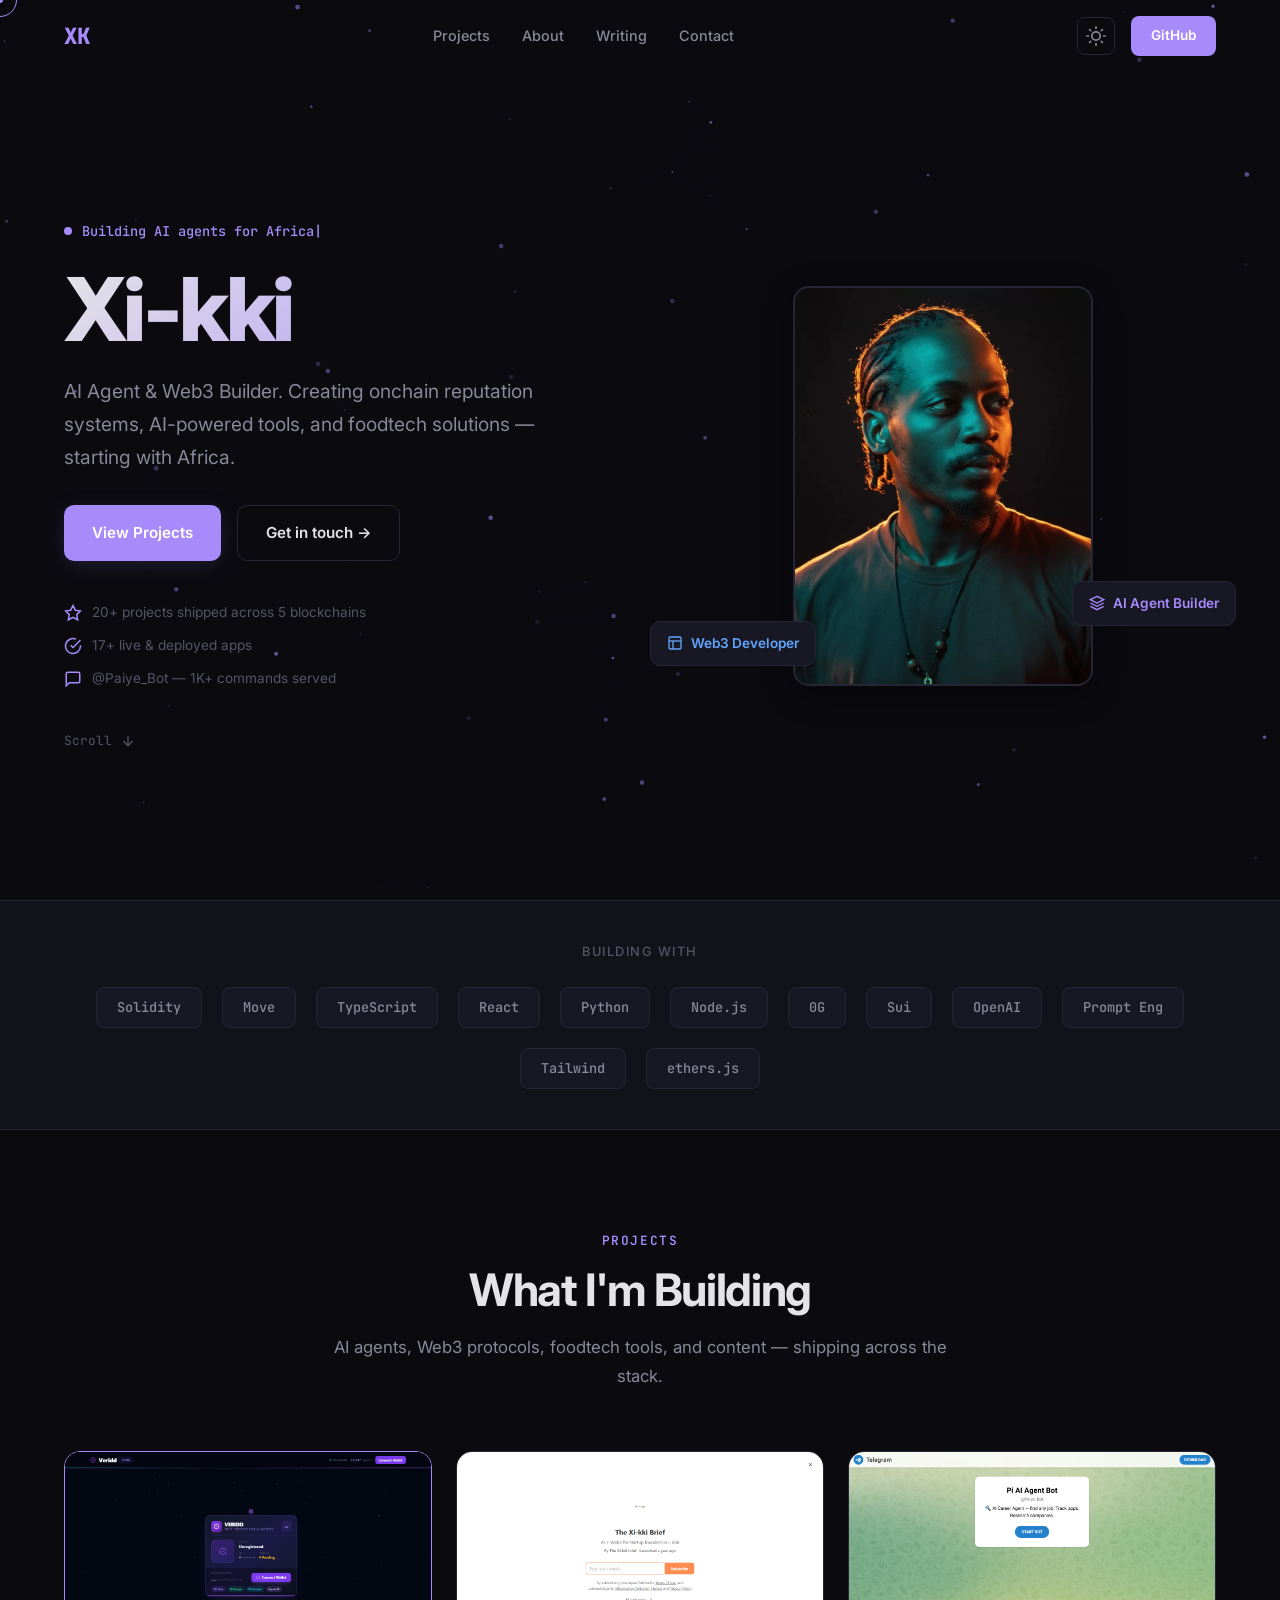
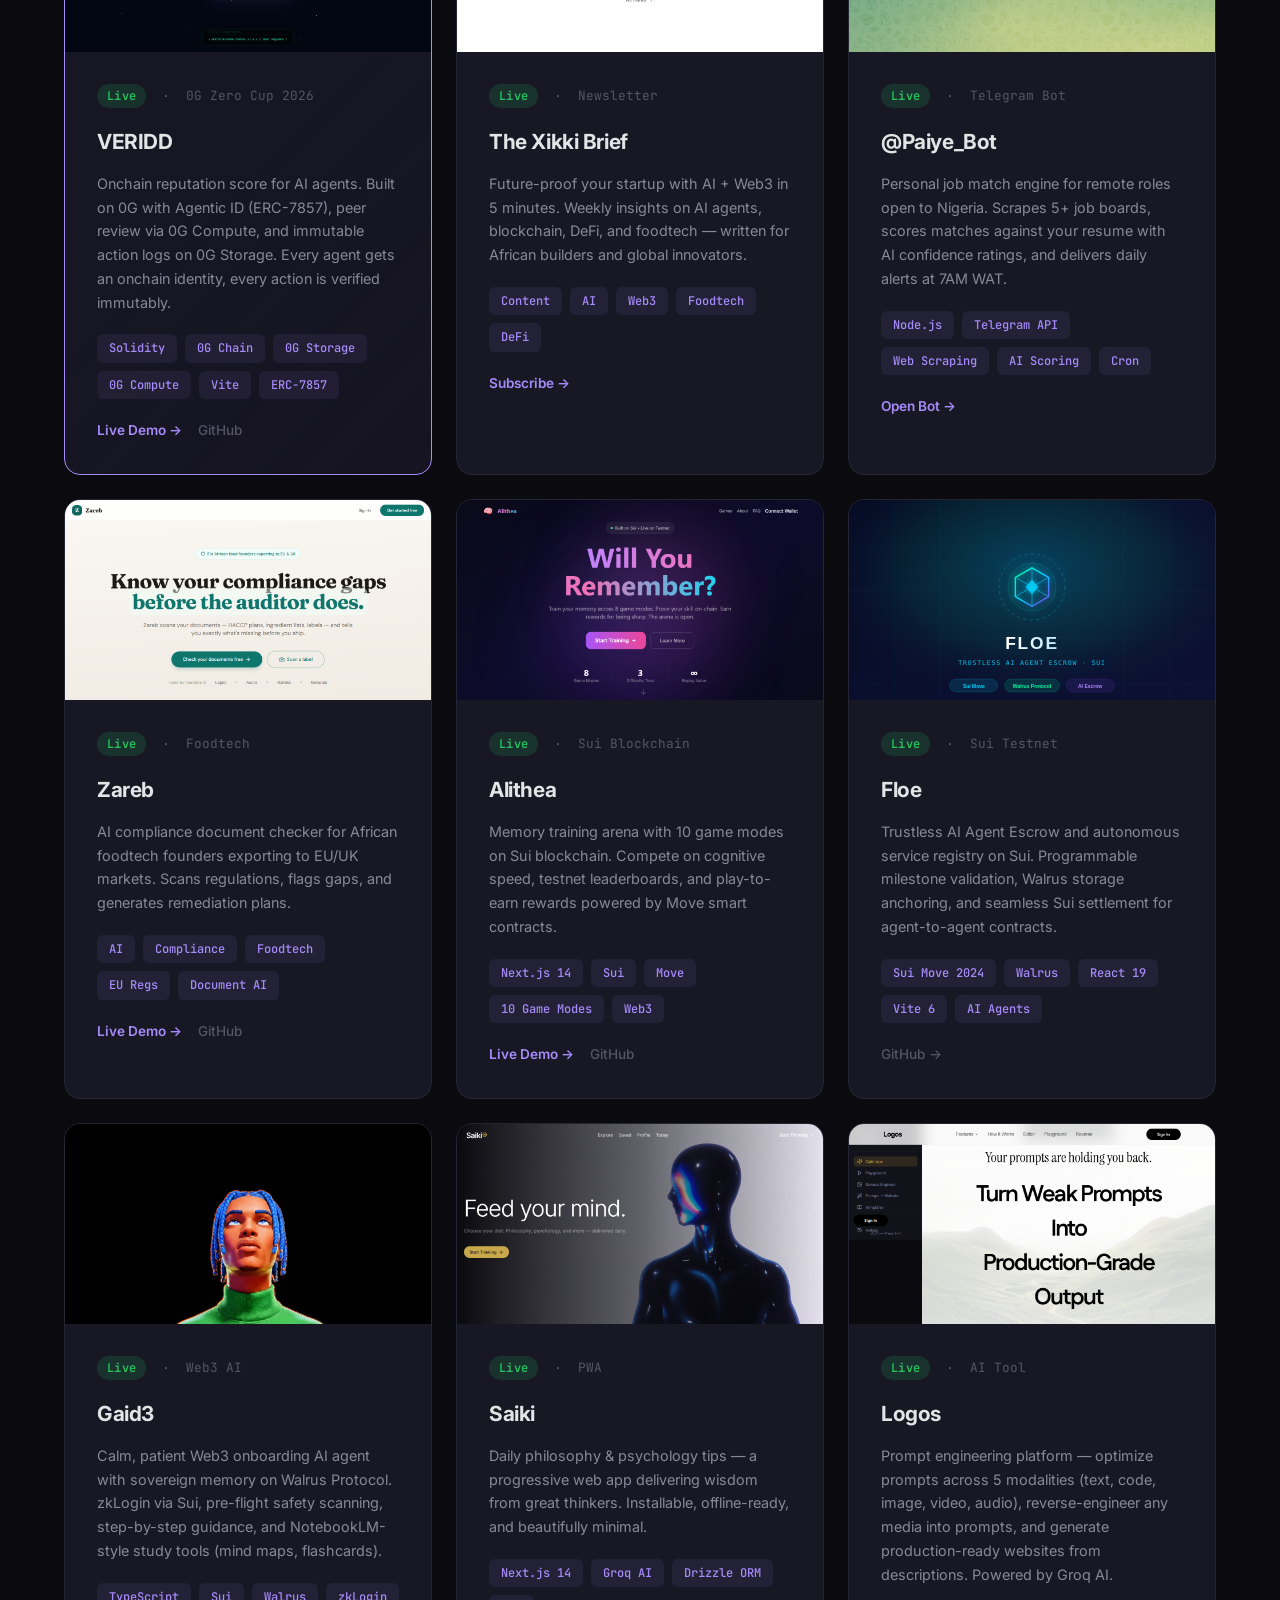
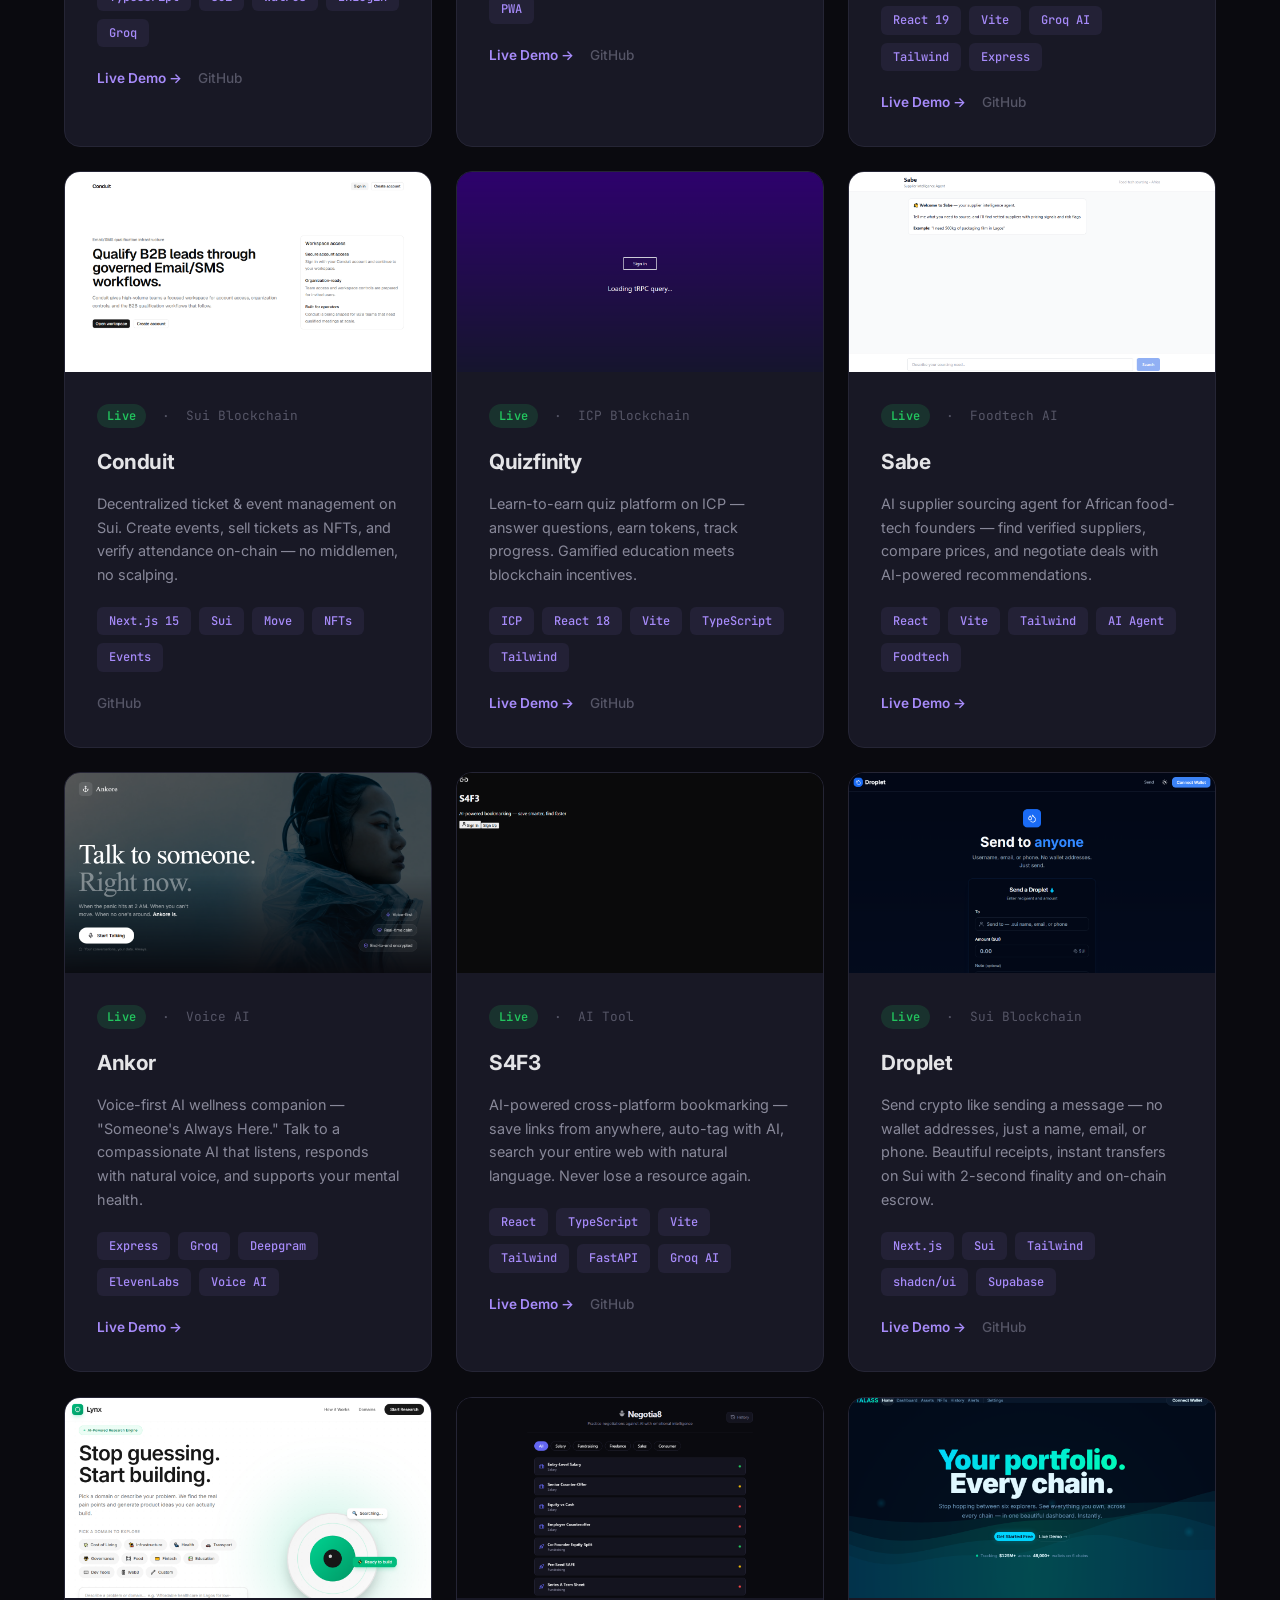
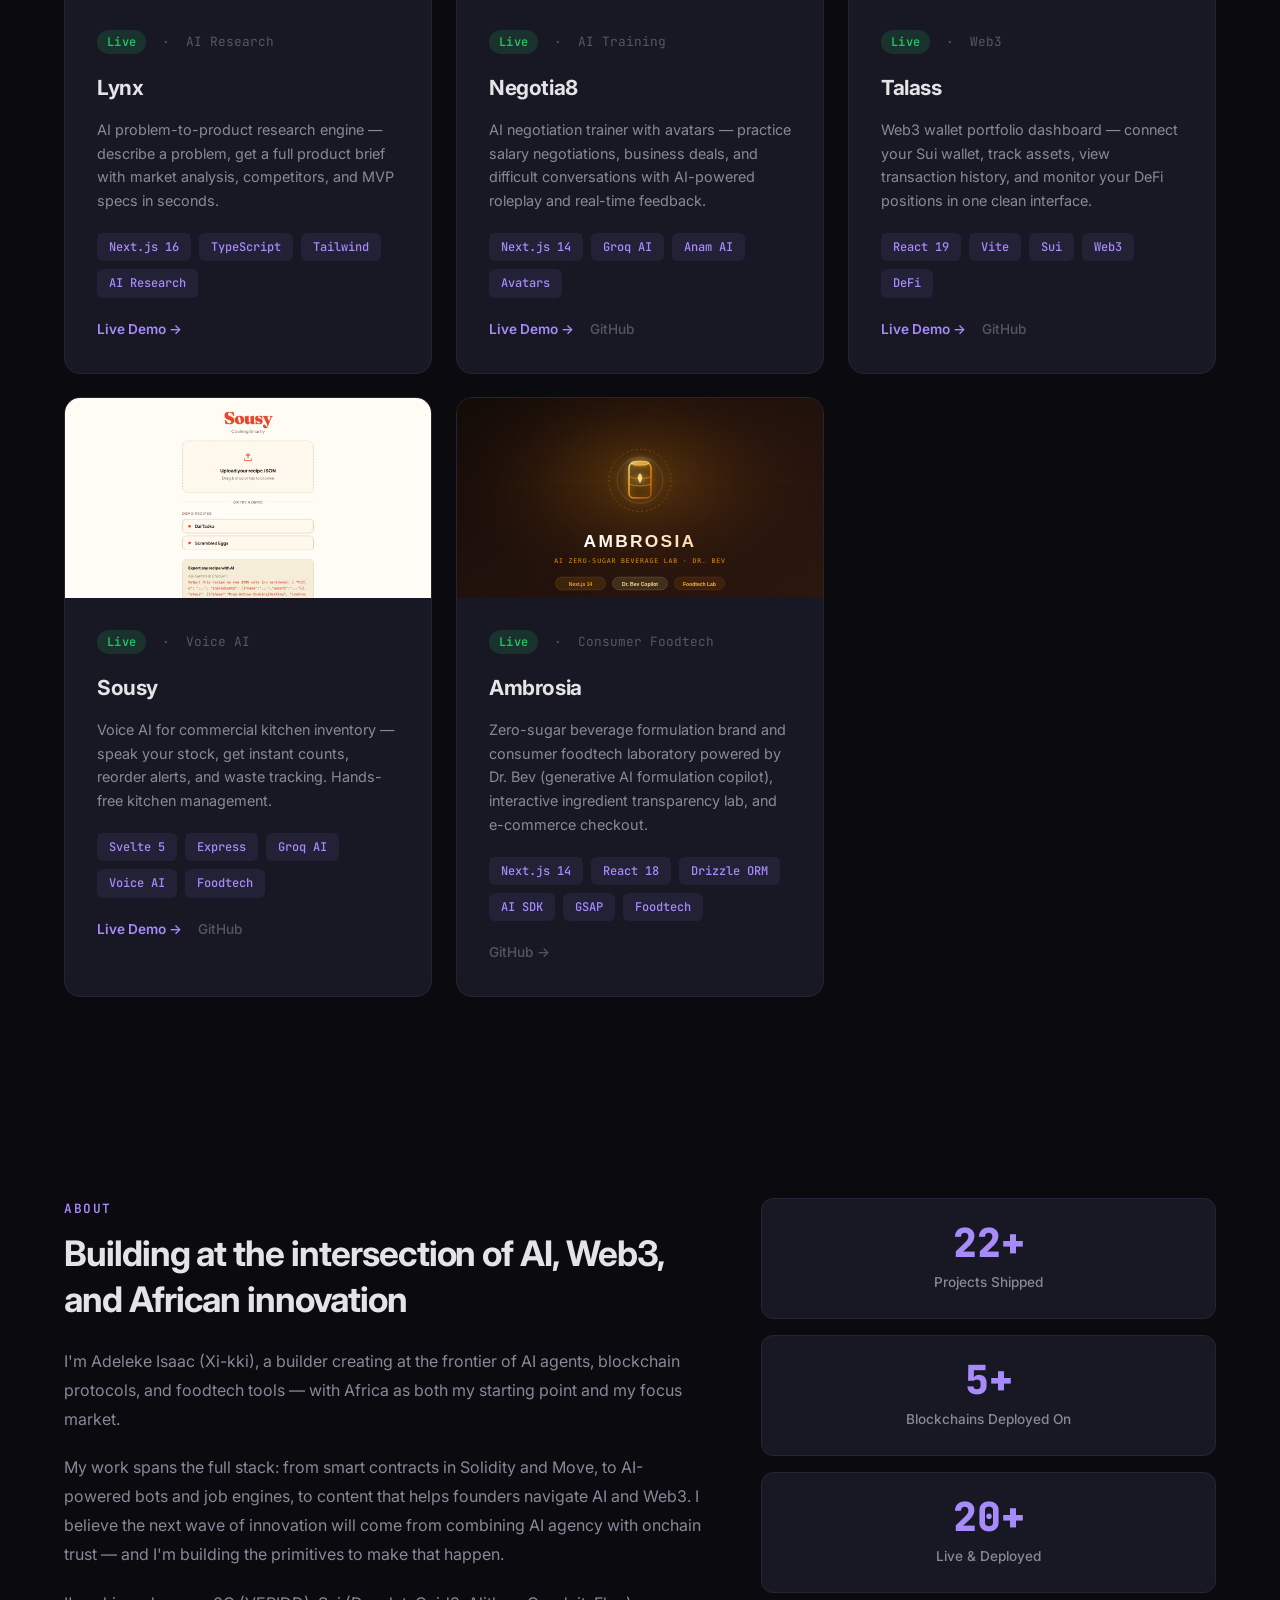
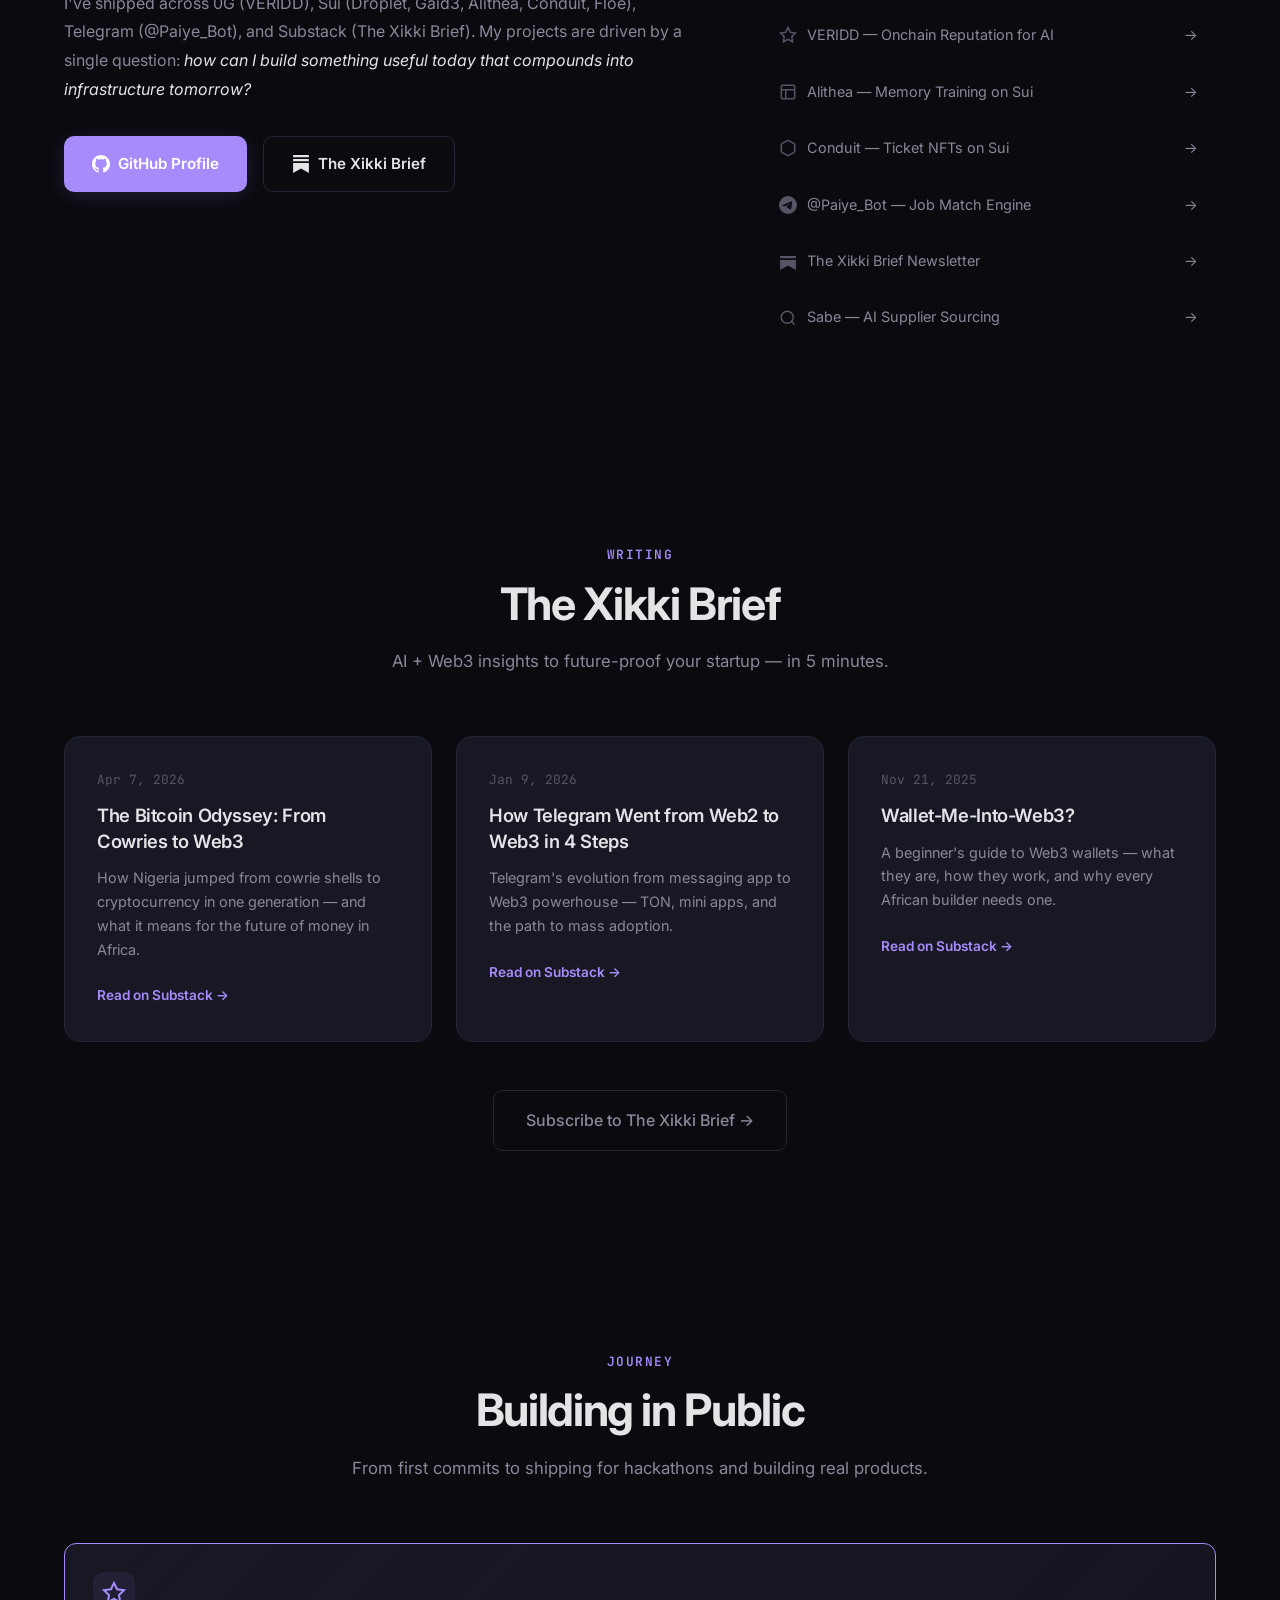
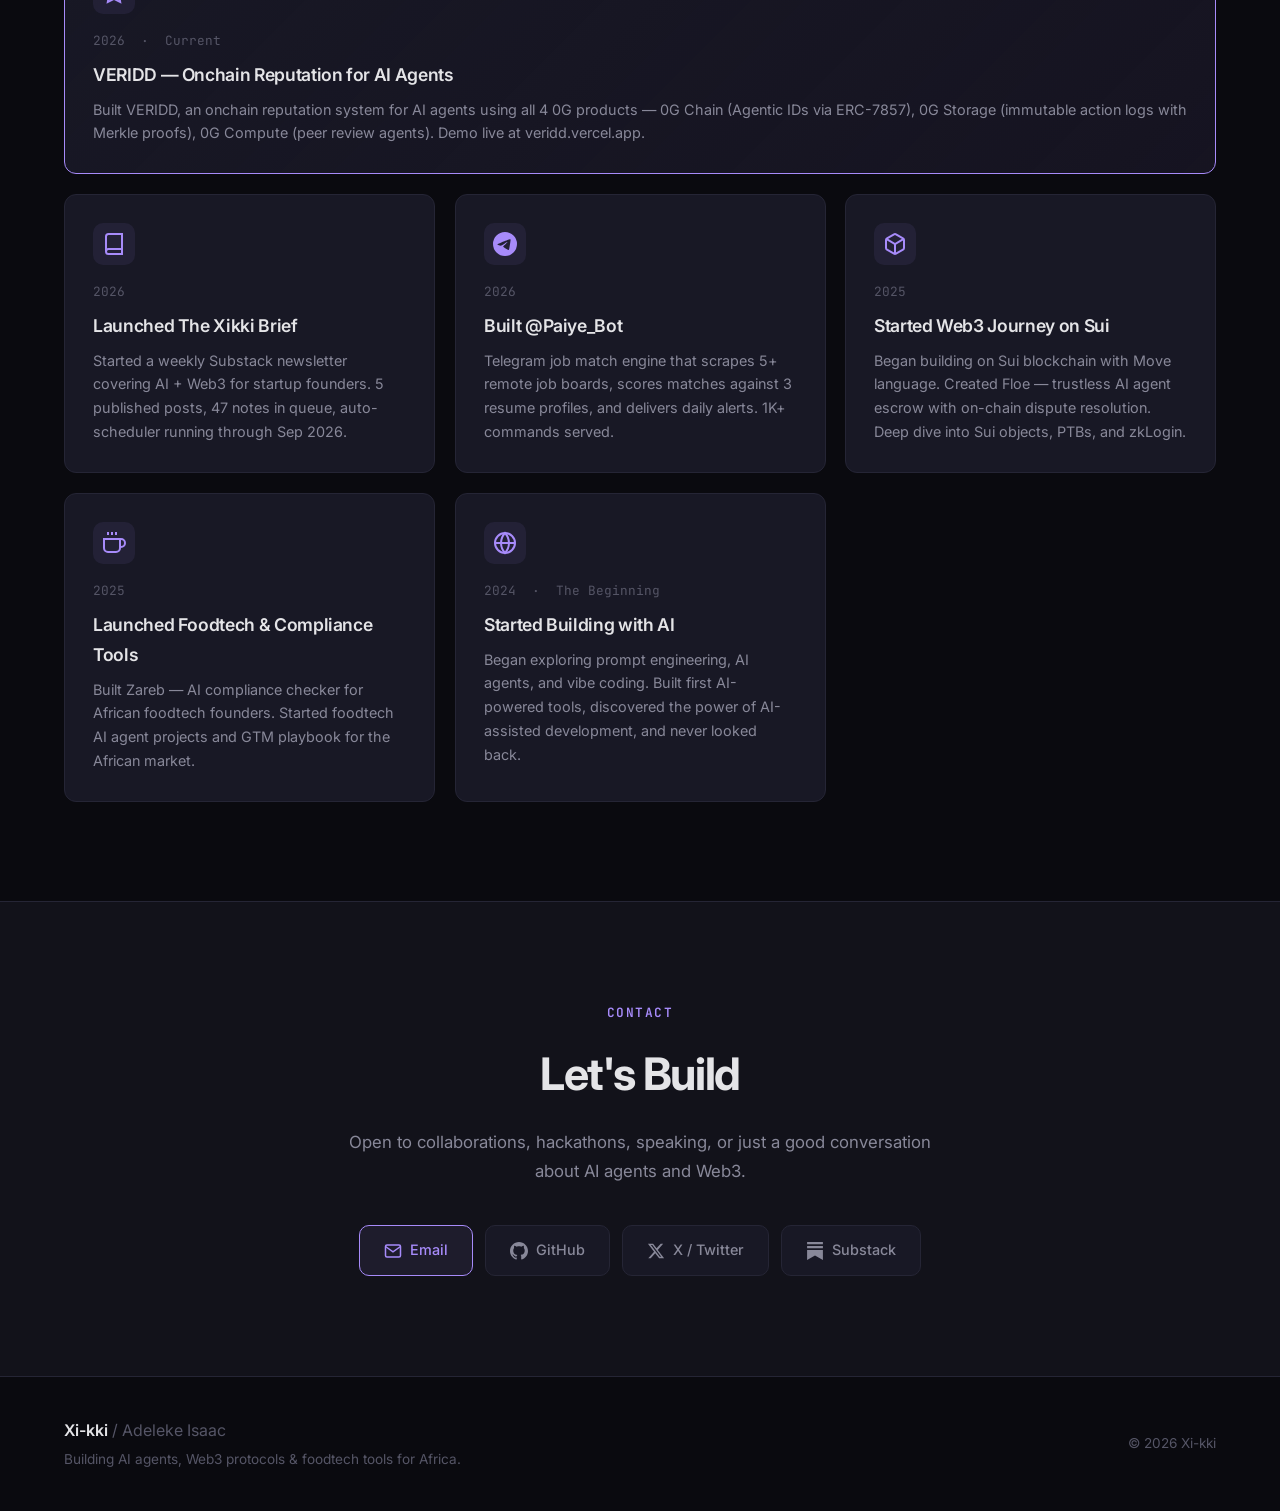
==== index.html @ 932c9d5a "feat(portfolio): showcase Floe, Ambrosia, Talass, and update 22 verified projects" ====
<!DOCTYPE html>
<html lang="en" data-theme="dark">

<head>
  <meta charset="utf-8">
  <meta name="viewport" content="width=device-width, initial-scale=1">

  <!-- Primary SEO -->
  <title>Xi-kki — AI Agent, Foodtech & Web3 Builder | Adeleke Isaac (Xi-kkii)</title>
  <meta name="description"
    content="Xi-kki (Adeleke Isaac, also searched as Xi-kkii) builds AI agents, foodtech tools (Zareb — EU/UK compliance checker, Sousy — voice AI kitchen inventory, Sabe — supplier sourcing), and Web3 protocols (VERIDD on 0G, Sui blockchain). Creator of The Xikki Brief and @Paiye_Bot. Based in Africa, building for global markets.">
  <meta name="keywords"
    content="Xi-kki, Xi-kkii, Xi kki, Adeleke Isaac, AI agent developer, foodtech, food tech, African foodtech, foodtech AI, Zareb, Sousy, Sabe, VERIDD, The Xikki Brief, Paiye_Bot, Web3 builder, Sui blockchain, 0G, AI agents Africa, food compliance AI, kitchen AI, Nigeria">
  <meta name="author" content="Adeleke Isaac (Xi-kki)">
  <meta name="robots" content="index, follow, max-image-preview:large, max-snippet:-1, max-video-preview:-1">
  <meta name="google-site-verification" content="q6CFIADINIWfHFvQbDOunn2z2ZAjoUKvm70PoRTeu8s">
  <meta name="google-site-verification" content="cYsNMPkM1h7gbuWrki6o7Jdpw_J-PGnX3L5yHL2Sfp0">
  <meta name="googlebot" content="index, follow, max-image-preview:large, max-snippet:-1, max-video-preview:-1">
  <meta name="theme-color" content="#0a0a0f">
  <link rel="canonical" href="https://xi-kki.github.io/">
  <link rel="author" href="https://github.com/xi-kki">

  <!-- Open Graph -->
  <meta property="og:type" content="profile">
  <meta property="og:url" content="https://xi-kki.github.io/">
  <meta property="og:title" content="Xi-kki — AI Agent, Foodtech & Web3 Builder">
  <meta property="og:description"
    content="Xi-kki (Adeleke Isaac) builds AI agents, foodtech tools (Zareb, Sousy) and Web3 protocols for Africa. 18+ projects shipped.">
  <meta property="og:image" content="https://xi-kki.github.io/images/xi-kki.webp">
  <meta property="og:image:width" content="800">
  <meta property="og:image:height" content="800">
  <meta property="og:image:alt" content="Xi-kki — Adeleke Isaac portrait">
  <meta property="og:site_name" content="Xi-kki">
  <meta property="og:locale" content="en_NG">
  <meta property="profile:first_name" content="Adeleke">
  <meta property="profile:last_name" content="Isaac">
  <meta property="profile:username" content="xi-kki">

  <!-- Twitter Card -->
  <meta name="twitter:card" content="summary_large_image">
  <meta name="twitter:site" content="@xikkibrief">
  <meta name="twitter:creator" content="@xikkibrief">
  <meta name="twitter:title" content="Xi-kki — AI Agent, Foodtech & Web3 Builder">
  <meta name="twitter:description"
    content="Building AI agents, foodtech compliance & kitchen AI (Zareb, Sousy), and Web3 protocols for Africa.">
  <meta name="twitter:image" content="https://xi-kki.github.io/images/xi-kki.webp">
  <meta name="twitter:image:alt" content="Xi-kki portrait">

  <!-- Schema.org — AEO optimized for LLMs / AI agents -->
  <script type="application/ld+json">
  {
    "@context": "https://schema.org",
    "@graph": [
      {
        "@type": "Person",
        "@id": "https://xi-kki.github.io/#person",
        "name": "Adeleke Isaac",
        "alternateName": ["Xi-kki", "Xi-kkii", "Xikki"],
        "url": "https://xi-kki.github.io/",
        "image": "https://xi-kki.github.io/images/xi-kki.webp",
        "jobTitle": "AI Agent, Foodtech & Web3 Builder",
        "description": "Adeleke Isaac (Xi-kki) is a Nigerian AI agent and foodtech builder creating Zareb (EU/UK food compliance AI), Sousy (voice AI kitchen inventory), Sabe (AI supplier sourcing), and VERIDD (onchain reputation for AI agents on 0G). Writes The Xikki Brief. 18+ projects shipped across 5 blockchains.",
        "nationality": { "@type": "Country", "name": "Nigeria" },
        "knowsAbout": [
          "Foodtech", "Food Technology", "Food Compliance", "EU Food Regulations", "UK Food Regulations",
          "Kitchen AI", "Voice AI for Restaurants", "Inventory Management", "Supply Chain AI",
          "AI Agents", "Agentic AI", "Prompt Engineering", "Machine Learning",
          "Web3", "Blockchain", "Sui Blockchain", "Move Language", "Solidity", "0G Chain", "DeFi"
        ],
        "knowsLanguage": ["en", "en-NG"],
        "sameAs": [
          "https://github.com/xi-kki",
          "https://thexikkibrief.substack.com",
          "https://x.com/xikkibrief",
          "https://veridd.vercel.app",
          "https://zareb.netlify.app"
        ],
        "hasOccupation": {
          "@type": "Occupation",
          "name": "AI Agent & Foodtech Builder",
          "occupationLocation": { "@type": "Country", "name": "Nigeria" },
          "skills": "AI Agents, Foodtech, Web3, Solidity, Move, TypeScript, Python"
        }
      },
      {
        "@type": "WebSite",
        "@id": "https://xi-kki.github.io/#website",
        "url": "https://xi-kki.github.io/",
        "name": "Xi-kki — AI Agent, Foodtech & Web3 Builder",
        "alternateName": ["Xi-kkii Portfolio", "Adeleke Isaac Portfolio"],
        "description": "Portfolio of Adeleke Isaac (Xi-kki): AI agents, foodtech tools, and Web3 protocols for Africa.",
        "inLanguage": "en-NG",
        "publisher": { "@id": "https://xi-kki.github.io/#person" },
        "author": { "@id": "https://xi-kki.github.io/#person" }
      },
      {
        "@type": "CollectionPage",
        "@id": "https://xi-kki.github.io/#webpage",
        "url": "https://xi-kki.github.io/",
        "name": "Xi-kki — AI Agent, Foodtech & Web3 Builder | Adeleke Isaac",
        "isPartOf": { "@id": "https://xi-kki.github.io/#website" },
        "about": { "@id": "https://xi-kki.github.io/#person" },
        "primaryImageOfPage": { "@type": "ImageObject", "contentUrl": "https://xi-kki.github.io/images/xi-kki.webp" },
        "inLanguage": "en-NG"
      },
      {
        "@type": "SoftwareApplication",
        "name": "Zareb",
        "alternateName": "Zareb — AI Food Compliance Checker",
        "description": "AI compliance document checker for African foodtech founders exporting to EU/UK markets. Scans regulations, flags gaps, generates remediation plans.",
        "url": "https://zareb.netlify.app",
        "applicationCategory": "Foodtech",
        "operatingSystem": "Web",
        "author": { "@id": "https://xi-kki.github.io/#person" },
        "keywords": "foodtech, food compliance, EU regulations, UK regulations, African food export"
      },
      {
        "@type": "SoftwareApplication",
        "name": "Sousy",
        "description": "Voice AI for commercial kitchen inventory — speak your stock, get instant counts, reorder alerts, and waste tracking.",
        "url": "https://sousy.vercel.app",
        "applicationCategory": "Foodtech",
        "author": { "@id": "https://xi-kki.github.io/#person" },
        "keywords": "foodtech, kitchen AI, voice AI, inventory management, restaurant tech"
      },
      {
        "@type": "SoftwareApplication",
        "name": "VERIDD",
        "description": "Onchain reputation for AI agents on 0G — Agentic IDs (ERC-7857), peer review via 0G Compute, immutable logs on 0G Storage.",
        "url": "https://veridd.vercel.app",
        "applicationCategory": "Web3",
        "author": { "@id": "https://xi-kki.github.io/#person" }
      }
    ]
  }
  </script>
  <script type="application/ld+json">
  {
    "@context": "https://schema.org",
    "@type": "FAQPage",
    "mainEntity": [
      {
        "@type": "Question",
        "name": "Who is Xi-kki?",
        "acceptedAnswer": {
          "@type": "Answer",
          "text": "Xi-kki is the alias of Adeleke Isaac (also searched as Xi-kkii), a Nigerian AI agent, foodtech and Web3 builder. He created VERIDD (onchain reputation for AI agents on 0G), Zareb (food compliance AI), Sousy (voice AI kitchen inventory), and The Xikki Brief newsletter. Portfolio at https://xi-kki.github.io."
        }
      },
      {
        "@type": "Question",
        "name": "What does Xi-kki build in foodtech?",
        "acceptedAnswer": {
          "@type": "Answer",
          "text": "Xi-kki builds foodtech tools for Africa: Zareb — AI that checks food product documents against EU/UK export regulations and generates remediation plans; Sousy — voice AI for commercial kitchen inventory (speak your stock, get counts and reorder alerts); Sabe — AI supplier sourcing. All live and deployed."
        }
      },
      {
        "@type": "Question",
        "name": "Is Xi-kkii the same as Xi-kki?",
        "acceptedAnswer": {
          "@type": "Answer",
          "text": "Yes — Xi-kkii is a common alternate spelling of Xi-kki (Adeleke Isaac). Both refer to the same builder. Canonical handle is xi-kki (github.com/xi-kki, xi-kki.github.io, @xikkibrief on X)."
        }
      },
      {
        "@type": "Question",
        "name": "How to contact Xi-kki for foodtech collaborations?",
        "acceptedAnswer": {
          "@type": "Answer",
          "text": "Contact via email xikki.locker@gmail.com, GitHub github.com/xi-kki, X @xikkibrief, or Substack thexikkibrief.substack.com. Open to foodtech, AI agent, and Web3 collaborations."
        }
      }
    ]
  }
  </script>

  <!-- Fonts -->
  <link rel="preconnect" href="https://fonts.googleapis.com">
  <link rel="preconnect" href="https://fonts.gstatic.com" crossorigin>
  <link href="https://fonts.googleapis.com/css2?family=Inter:wght@300;400;500;600;700;800&family=JetBrains+Mono:wght@400;500&display=swap" rel="stylesheet">

  <!-- Styles -->
  <link rel="stylesheet" href="css/style.css">

  <!-- Analytics — Google Analytics 4 (replace G-XXXXXXXXXX with your Measurement ID) -->
  <script async src="https://www.googletagmanager.com/gtag/js?id=G-XXXXXXXXXX"></script>
  <script>
    window.dataLayer = window.dataLayer || [];
    function gtag(){dataLayer.push(arguments);}
    gtag('js', new Date());
    gtag('config', 'G-XXXXXXXXXX', { send_page_view: true });
  </script>
  <!-- Plausible (privacy-friendly alternative, no cookies) — uncomment if you prefer Plausible over GA4 -->
  <!-- <script defer data-domain="xi-kki.github.io" src="https://plausible.io/js/script.tagged-events.js"></script> -->
</head>

<body>

  <!-- Custom cursor -->
  <div class="cursor-dot" id="cursor-dot"></div>
  <div class="cursor-ring" id="cursor-ring"></div>

  <!-- Scroll progress -->
  <div class="scroll-progress" id="scroll-progress"></div>

  <!-- ===== Navigation ===== -->
  <nav class="nav" id="nav">
    <div class="nav-inner">
      <a class="nav-logo" href="#home">XK</a>
      <div class="nav-links">
        <a href="#projects">Projects</a>
        <a href="#about">About</a>
        <a href="#writing">Writing</a>
        <a href="#contact">Contact</a>
      </div>
      <div class="nav-right">
        <button class="theme-toggle" id="theme-toggle" aria-label="Toggle theme">
          <svg width="20" height="20" viewBox="0 0 24 24" fill="none" stroke="currentColor" stroke-width="2" stroke-linecap="round" stroke-linejoin="round">
            <circle cx="12" cy="12" r="5"/><line x1="12" y1="1" x2="12" y2="3"/><line x1="12" y1="21" x2="12" y2="23"/><line x1="4.22" y1="4.22" x2="5.64" y2="5.64"/><line x1="18.36" y1="18.36" x2="19.78" y2="19.78"/><line x1="1" y1="12" x2="3" y2="12"/><line x1="21" y1="12" x2="23" y2="12"/><line x1="4.22" y1="19.78" x2="5.64" y2="18.36"/><line x1="18.36" y1="5.64" x2="19.78" y2="4.22"/>
          </svg>
        </button>
        <a class="nav-cta" href="https://github.com/xi-kki" target="_blank">GitHub</a>
      </div>
    </div>
  </nav>

  <!-- ===== Hero ===== -->
  <section class="hero" id="home">
    <canvas class="hero-canvas" id="hero-canvas"></canvas>
    <div class="container">
      <div class="hero-grid">
        <div class="hero-copy reveal">
          <div class="hero-overline">
            <span class="pulse-dot"></span>
            <span id="typewriter" class="typewriter-text"></span>
          </div>
          <h1 class="hero-name">Xi-kki</h1>
          <p class="hero-bio">AI Agent & Web3 Builder. Creating onchain reputation systems, AI-powered tools, and foodtech solutions — starting with Africa.</p>
          <div class="hero-actions">
            <a href="#projects" class="btn btn-primary magnetic">View Projects</a>
            <a href="#contact" class="btn btn-ghost magnetic">Get in touch →</a>
          </div>
          <div class="hero-proof">
            <div class="proof-item">
              <svg width="18" height="18" viewBox="0 0 24 24" fill="none" stroke="currentColor" stroke-width="2"><polygon points="12 2 15.09 8.26 22 9.27 17 14.14 18.18 21.02 12 17.77 5.82 21.02 7 14.14 2 9.27 8.91 8.26 12 2"/></svg>
              <span>20+ projects shipped across 5 blockchains</span>
            </div>
            <div class="proof-item">
              <svg width="18" height="18" viewBox="0 0 24 24" fill="none" stroke="currentColor" stroke-width="2"><path d="M22 11.08V12a10 10 0 1 1-5.93-9.14"/><polyline points="22 4 12 14.01 9 11.01"/></svg>
              <span>17+ live & deployed apps</span>
            </div>
            <div class="proof-item">
              <svg width="18" height="18" viewBox="0 0 24 24" fill="none" stroke="currentColor" stroke-width="2"><path d="M21 15a2 2 0 0 1-2 2H7l-4 4V5a2 2 0 0 1 2-2h14a2 2 0 0 1 2 2z"/></svg>
              <span>@Paiye_Bot — 1K+ commands served</span>
            </div>
          </div>
          <div class="scroll-indicator">
            <span>Scroll</span>
            <svg width="16" height="16" viewBox="0 0 24 24" fill="none" stroke="currentColor" stroke-width="2"><line x1="12" y1="5" x2="12" y2="19"/><polyline points="19 12 12 19 5 12"/></svg>
          </div>
        </div>

        <div class="hero-visual reveal reveal-right">
          <div class="hero-photo-frame">
            <img src="images/xi-kki.webp" alt="Xi-kki" class="hero-photo">
          </div>
          <div class="hero-photo-badge badge-primary">
            <span class="badge-icon">
              <svg width="16" height="16" viewBox="0 0 24 24" fill="none" stroke="currentColor" stroke-width="2"><path d="M12 2L2 7l10 5 10-5-10-5z"/><path d="M2 17l10 5 10-5"/><path d="M2 12l10 5 10-5"/></svg>
            </span>
            AI Agent Builder
          </div>
          <div class="hero-photo-badge badge-secondary">
            <span class="badge-icon">
              <svg width="16" height="16" viewBox="0 0 24 24" fill="none" stroke="currentColor" stroke-width="2"><rect x="3" y="3" width="18" height="18" rx="2" ry="2"/><line x1="3" y1="9" x2="21" y2="9"/><line x1="9" y1="21" x2="9" y2="9"/></svg>
            </span>
            Web3 Developer
          </div>
        </div>
      </div>
    </div>
  </section>

  <!-- ===== Built With ===== -->
  <section class="media-section">
    <div class="container">
      <p class="media-label">Building With</p>
      <div class="media-strip">
        <span class="tech-logo">Solidity</span>
        <span class="tech-logo">Move</span>
        <span class="tech-logo">TypeScript</span>
        <span class="tech-logo">React</span>
        <span class="tech-logo">Python</span>
        <span class="tech-logo">Node.js</span>
        <span class="tech-logo">0G</span>
        <span class="tech-logo">Sui</span>
        <span class="tech-logo">OpenAI</span>
        <span class="tech-logo">Prompt Eng</span>
        <span class="tech-logo">Tailwind</span>
        <span class="tech-logo">ethers.js</span>
      </div>
    </div>
  </section>

  <!-- ===== Projects ===== -->
  <section class="section" id="projects">
    <div class="container">
      <div class="section-header reveal">
        <p class="section-label">Projects</p>
        <h2>What I'm Building</h2>
        <p class="section-desc">AI agents, Web3 protocols, foodtech tools, and content — shipping across the stack.</p>
      </div>

      <div class="ventures-grid">

        <!-- VERIDD -->
        <div class="venture-card featured reveal tilt-card">
          <div class="venture-preview">
            <img src="images/projects/veridd.png" alt="VERIDD - Onchain Reputation for AI" loading="lazy">
          </div>
          <div class="venture-card-content">
          <div class="venture-meta">
            <span class="venture-status status-live">Live</span>
            &nbsp;·&nbsp; 0G Zero Cup 2026
          </div>
          <h3>VERIDD</h3>
          <p>Onchain reputation score for AI agents. Built on 0G with Agentic ID (ERC-7857), peer review via 0G Compute, and immutable action logs on 0G Storage. Every agent gets an onchain identity, every action is verified immutably.</p>
          <div class="venture-tags">
            <span>Solidity</span>
            <span>0G Chain</span>
            <span>0G Storage</span>
            <span>0G Compute</span>
            <span>Vite</span>
            <span>ERC-7857</span>
          </div>
          <div class="venture-links">
            <a href="https://veridd.vercel.app" target="_blank" class="venture-link">Live Demo →</a>
            <a href="https://github.com/xi-kki/veridd" target="_blank" class="venture-link-gh">GitHub</a>
          </div>
          </div>
        </div>

        <!-- The Xikki Brief -->
        <div class="venture-card reveal tilt-card">
          <div class="venture-preview">
            <img src="images/projects/xikki-brief.png" alt="The Xikki Brief - Substack Newsletter" loading="lazy">
          </div>
          <div class="venture-card-content">
          <div class="venture-meta">
            <span class="venture-status status-live">Live</span>
            &nbsp;·&nbsp; Newsletter
          </div>
          <h3>The Xikki Brief</h3>
          <p>Future-proof your startup with AI + Web3 in 5 minutes. Weekly insights on AI agents, blockchain, DeFi, and foodtech — written for African builders and global innovators.</p>
          <div class="venture-tags">
            <span>Content</span>
            <span>AI</span>
            <span>Web3</span>
            <span>Foodtech</span>
            <span>DeFi</span>
          </div>
          <div class="venture-links">
            <a href="https://thexikkibrief.substack.com" target="_blank" class="venture-link">Subscribe →</a>
          </div>
          </div>
        </div>

        <!-- @Paiye_Bot -->
        <div class="venture-card reveal reveal-delay-1 tilt-card">
          <div class="venture-preview">
            <img src="images/projects/paiye-bot.png" alt="@Paiye_Bot - Telegram AI Career Agent" loading="lazy">
          </div>
          <div class="venture-card-content">
          <div class="venture-meta">
            <span class="venture-status status-live">Live</span>
            &nbsp;·&nbsp; Telegram Bot
          </div>
          <h3>@Paiye_Bot</h3>
          <p>Personal job match engine for remote roles open to Nigeria. Scrapes 5+ job boards, scores matches against your resume with AI confidence ratings, and delivers daily alerts at 7AM WAT.</p>
          <div class="venture-tags">
            <span>Node.js</span>
            <span>Telegram API</span>
            <span>Web Scraping</span>
            <span>AI Scoring</span>
            <span>Cron</span>
          </div>
          <div class="venture-links">
            <a href="https://t.me/Paiye_Bot" target="_blank" class="venture-link">Open Bot →</a>
          </div>
          </div>
        </div>

        <!-- Zareb -->
        <div class="venture-card reveal tilt-card">
          <div class="venture-preview">
            <img src="images/projects/zareb.png" alt="Zareb - Foodtech Compliance Checker" loading="lazy">
          </div>
          <div class="venture-card-content">
          <div class="venture-meta">
            <span class="venture-status status-live">Live</span>
            &nbsp;·&nbsp; Foodtech
          </div>
          <h3>Zareb</h3>
          <p>AI compliance document checker for African foodtech founders exporting to EU/UK markets. Scans regulations, flags gaps, and generates remediation plans.</p>
          <div class="venture-tags">
            <span>AI</span>
            <span>Compliance</span>
            <span>Foodtech</span>
            <span>EU Regs</span>
            <span>Document AI</span>
          </div>
          <div class="venture-links">
            <a href="https://zareb.netlify.app" target="_blank" class="venture-link">Live Demo →</a>
            <a href="https://github.com/xi-kki/zareb" target="_blank" class="venture-link-gh">GitHub</a>
          </div>
          </div>
        </div>

        <!-- Alithea -->
        <div class="venture-card reveal reveal-delay-1 tilt-card">
          <div class="venture-preview">
            <img src="images/projects/alithea.png" alt="Alithea - Memory Training Game" loading="lazy">
          </div>
          <div class="venture-card-content">
          <div class="venture-meta">
            <span class="venture-status status-live">Live</span>
            &nbsp;·&nbsp; Sui Blockchain
          </div>
          <h3>Alithea</h3>
          <p>Memory training arena with 10 game modes on Sui blockchain. Compete on cognitive speed, testnet leaderboards, and play-to-earn rewards powered by Move smart contracts.</p>
          <div class="venture-tags">
            <span>Next.js 14</span>
            <span>Sui</span>
            <span>Move</span>
            <span>10 Game Modes</span>
            <span>Web3</span>
          </div>
          <div class="venture-links">
            <a href="https://alitia.vercel.app" target="_blank" class="venture-link">Live Demo →</a>
            <a href="https://github.com/xi-kki/alithea" target="_blank" class="venture-link-gh">GitHub</a>
          </div>
          </div>
        </div>

        <!-- Floe -->
        <div class="venture-card reveal tilt-card">
          <div class="venture-preview">
            <img src="images/projects/floe.svg" alt="Floe - Trustless AI Agent Escrow on Sui" loading="lazy">
          </div>
          <div class="venture-card-content">
          <div class="venture-meta">
            <span class="venture-status status-live">Live</span>
            &nbsp;·&nbsp; Sui Testnet
          </div>
          <h3>Floe</h3>
          <p>Trustless AI Agent Escrow and autonomous service registry on Sui. Programmable milestone validation, Walrus storage anchoring, and seamless Sui settlement for agent-to-agent contracts.</p>
          <div class="venture-tags">
            <span>Sui Move 2024</span>
            <span>Walrus</span>
            <span>React 19</span>
            <span>Vite 6</span>
            <span>AI Agents</span>
          </div>
          <div class="venture-links">
            <a href="https://github.com/xi-kki/floe" target="_blank" class="venture-link-gh">GitHub →</a>
          </div>
          </div>
        </div>

        <!-- Gaid3 -->
        <div class="venture-card reveal tilt-card">
          <div class="venture-preview">
            <img src="images/projects/gaid3.png" alt="Gaid3 - Web3 Onboarding AI Agent" loading="lazy">
          </div>
          <div class="venture-card-content">
          <div class="venture-meta">
            <span class="venture-status status-live">Live</span>
            &nbsp;·&nbsp; Web3 AI
          </div>
          <h3>Gaid3</h3>
          <p>Calm, patient Web3 onboarding AI agent with sovereign memory on Walrus Protocol. zkLogin via Sui, pre-flight safety scanning, step-by-step guidance, and NotebookLM-style study tools (mind maps, flashcards).</p>
          <div class="venture-tags">
            <span>TypeScript</span>
            <span>Sui</span>
            <span>Walrus</span>
            <span>zkLogin</span>
            <span>Groq</span>
          </div>
          <div class="venture-links">
            <a href="https://gaid3.vercel.app" target="_blank" class="venture-link">Live Demo →</a>
            <a href="https://github.com/xi-kki/gaid3" target="_blank" class="venture-link-gh">GitHub</a>
          </div>
          </div>
        </div>

        <!-- Saiki -->
        <div class="venture-card reveal reveal-delay-1 tilt-card">
          <div class="venture-preview">
            <img src="images/projects/saiki.png" alt="Saiki - Daily Philosophy Tips" loading="lazy">
          </div>
          <div class="venture-card-content">
          <div class="venture-meta">
            <span class="venture-status status-live">Live</span>
            &nbsp;·&nbsp; PWA
          </div>
          <h3>Saiki</h3>
          <p>Daily philosophy & psychology tips — a progressive web app delivering wisdom from great thinkers. Installable, offline-ready, and beautifully minimal.</p>
          <div class="venture-tags">
            <span>Next.js 14</span>
            <span>Groq AI</span>
            <span>Drizzle ORM</span>
            <span>PWA</span>
          </div>
          <div class="venture-links">
            <a href="https://saiki-two.vercel.app" target="_blank" class="venture-link">Live Demo →</a>
            <a href="https://github.com/xi-kki/saiki" target="_blank" class="venture-link-gh">GitHub</a>
          </div>
          </div>
        </div>

        <!-- Logos -->
        <div class="venture-card reveal tilt-card">
          <div class="venture-preview">
            <img src="images/projects/logos.png" alt="Logos - AI Prompt Engineering Platform" loading="lazy">
          </div>
          <div class="venture-card-content">
          <div class="venture-meta">
            <span class="venture-status status-live">Live</span>
            &nbsp;·&nbsp; AI Tool
          </div>
          <h3>Logos</h3>
          <p>Prompt engineering platform — optimize prompts across 5 modalities (text, code, image, video, audio), reverse-engineer any media into prompts, and generate production-ready websites from descriptions. Powered by Groq AI.</p>
          <div class="venture-tags">
            <span>React 19</span>
            <span>Vite</span>
            <span>Groq AI</span>
            <span>Tailwind</span>
            <span>Express</span>
          </div>
          <div class="venture-links">
            <a href="https://logos-one-pied.vercel.app" target="_blank" class="venture-link">Live Demo →</a>
            <a href="https://github.com/xi-kki/logos" target="_blank" class="venture-link-gh">GitHub</a>
          </div>
          </div>
        </div>

        <!-- Conduit -->
        <div class="venture-card reveal reveal-delay-2 tilt-card">
          <div class="venture-preview">
            <img src="images/projects/conduit.png" alt="Conduit - Ticket NFTs on Sui" loading="lazy">
          </div>
          <div class="venture-card-content">
          <div class="venture-meta">
            <span class="venture-status status-live">Live</span>
            &nbsp;·&nbsp; Sui Blockchain
          </div>
          <h3>Conduit</h3>
          <p>Decentralized ticket & event management on Sui. Create events, sell tickets as NFTs, and verify attendance on-chain — no middlemen, no scalping.</p>
          <div class="venture-tags">
            <span>Next.js 15</span>
            <span>Sui</span>
            <span>Move</span>
            <span>NFTs</span>
            <span>Events</span>
          </div>
          <div class="venture-links">
            <a href="https://github.com/xi-kki/conduit" target="_blank" class="venture-link-gh">GitHub</a>
          </div>
          </div>
        </div>

        <!-- Quizfinity -->
        <div class="venture-card reveal tilt-card">
          <div class="venture-preview">
            <img src="images/projects/quizfinity.png" alt="Quizfinity - Learn-to-Earn on ICP" loading="lazy">
          </div>
          <div class="venture-card-content">
          <div class="venture-meta">
            <span class="venture-status status-live">Live</span>
            &nbsp;·&nbsp; ICP Blockchain
          </div>
          <h3>Quizfinity</h3>
          <p>Learn-to-earn quiz platform on ICP — answer questions, earn tokens, track progress. Gamified education meets blockchain incentives.</p>
          <div class="venture-tags">
            <span>ICP</span>
            <span>React 18</span>
            <span>Vite</span>
            <span>TypeScript</span>
            <span>Tailwind</span>
          </div>
          <div class="venture-links">
            <a href="https://quizfinity.vercel.app" target="_blank" class="venture-link">Live Demo →</a>
            <a href="https://github.com/xi-kki/quizfinity" target="_blank" class="venture-link-gh">GitHub</a>
          </div>
          </div>
        </div>

        <!-- Sabe -->
        <div class="venture-card reveal reveal-delay-1 tilt-card">
          <div class="venture-preview">
            <img src="images/projects/sabe.png" alt="Sabe - AI Supplier Sourcing" loading="lazy">
          </div>
          <div class="venture-card-content">
          <div class="venture-meta">
            <span class="venture-status status-live">Live</span>
            &nbsp;·&nbsp; Foodtech AI
          </div>
          <h3>Sabe</h3>
          <p>AI supplier sourcing agent for African food-tech founders — find verified suppliers, compare prices, and negotiate deals with AI-powered recommendations.</p>
          <div class="venture-tags">
            <span>React</span>
            <span>Vite</span>
            <span>Tailwind</span>
            <span>AI Agent</span>
            <span>Foodtech</span>
          </div>
          <div class="venture-links">
            <a href="https://sabe-six.vercel.app" target="_blank" class="venture-link">Live Demo →</a>
          </div>
          </div>
        </div>

        <!-- Ankor -->
        <div class="venture-card reveal tilt-card">
          <div class="venture-preview">
            <img src="images/projects/ankor.png" alt="Ankor - Voice AI Wellness" loading="lazy">
          </div>
          <div class="venture-card-content">
          <div class="venture-meta">
            <span class="venture-status status-live">Live</span>
            &nbsp;·&nbsp; Voice AI
          </div>
          <h3>Ankor</h3>
          <p>Voice-first AI wellness companion — "Someone's Always Here." Talk to a compassionate AI that listens, responds with natural voice, and supports your mental health.</p>
          <div class="venture-tags">
            <span>Express</span>
            <span>Groq</span>
            <span>Deepgram</span>
            <span>ElevenLabs</span>
            <span>Voice AI</span>
          </div>
          <div class="venture-links">
            <a href="https://ankore.vercel.app" target="_blank" class="venture-link">Live Demo →</a>
          </div>
          </div>
        </div>

        <!-- S4F3 -->
        <div class="venture-card reveal reveal-delay-1 tilt-card">
          <div class="venture-preview">
            <img src="images/projects/s4f3.png" alt="S4F3 - AI Bookmarking" loading="lazy">
          </div>
          <div class="venture-card-content">
          <div class="venture-meta">
            <span class="venture-status status-live">Live</span>
            &nbsp;·&nbsp; AI Tool
          </div>
          <h3>S4F3</h3>
          <p>AI-powered cross-platform bookmarking — save links from anywhere, auto-tag with AI, search your entire web with natural language. Never lose a resource again.</p>
          <div class="venture-tags">
            <span>React</span>
            <span>TypeScript</span>
            <span>Vite</span>
            <span>Tailwind</span>
            <span>FastAPI</span>
            <span>Groq AI</span>
          </div>
          <div class="venture-links">
            <a href="https://s4f3.vercel.app" target="_blank" class="venture-link">Live Demo →</a>
            <a href="https://github.com/xi-kki/s4f3" target="_blank" class="venture-link-gh">GitHub</a>
          </div>
          </div>
        </div>

        <!-- Droplet -->
        <div class="venture-card reveal tilt-card">
          <div class="venture-preview">
            <img src="images/projects/droplet.png" alt="Droplet - Send Crypto Like Messaging" loading="lazy">
          </div>
          <div class="venture-card-content">
          <div class="venture-meta">
            <span class="venture-status status-live">Live</span>
            &nbsp;·&nbsp; Sui Blockchain
          </div>
          <h3>Droplet</h3>
          <p>Send crypto like sending a message — no wallet addresses, just a name, email, or phone. Beautiful receipts, instant transfers on Sui with 2-second finality and on-chain escrow.</p>
          <div class="venture-tags">
            <span>Next.js</span>
            <span>Sui</span>
            <span>Tailwind</span>
            <span>shadcn/ui</span>
            <span>Supabase</span>
          </div>
          <div class="venture-links">
            <a href="https://droplet-topaz.vercel.app" target="_blank" class="venture-link">Live Demo →</a>
            <a href="https://github.com/xi-kki/droplet" target="_blank" class="venture-link-gh">GitHub</a>
          </div>
          </div>
        </div>

        <!-- Lynx -->
        <div class="venture-card reveal reveal-delay-1 tilt-card">
          <div class="venture-preview">
            <img src="images/projects/lynx.png" alt="Lynx - AI Research Engine" loading="lazy">
          </div>
          <div class="venture-card-content">
          <div class="venture-meta">
            <span class="venture-status status-live">Live</span>
            &nbsp;·&nbsp; AI Research
          </div>
          <h3>Lynx</h3>
          <p>AI problem-to-product research engine — describe a problem, get a full product brief with market analysis, competitors, and MVP specs in seconds.</p>
          <div class="venture-tags">
            <span>Next.js 16</span>
            <span>TypeScript</span>
            <span>Tailwind</span>
            <span>AI Research</span>
          </div>
          <div class="venture-links">
            <a href="https://lynx-research-six.vercel.app" target="_blank" class="venture-link">Live Demo →</a>
          </div>
          </div>
        </div>

        <!-- Negotia8 -->
        <div class="venture-card reveal tilt-card">
          <div class="venture-preview">
            <img src="images/projects/negotia8.png" alt="Negotia8 - AI Negotiation Trainer" loading="lazy">
          </div>
          <div class="venture-card-content">
          <div class="venture-meta">
            <span class="venture-status status-live">Live</span>
            &nbsp;·&nbsp; AI Training
          </div>
          <h3>Negotia8</h3>
          <p>AI negotiation trainer with avatars — practice salary negotiations, business deals, and difficult conversations with AI-powered roleplay and real-time feedback.</p>
          <div class="venture-tags">
            <span>Next.js 14</span>
            <span>Groq AI</span>
            <span>Anam AI</span>
            <span>Avatars</span>
          </div>
          <div class="venture-links">
            <a href="https://negotia8.vercel.app" target="_blank" class="venture-link">Live Demo →</a>
            <a href="https://github.com/xi-kki/Negotia8" target="_blank" class="venture-link-gh">GitHub</a>
          </div>
          </div>
        </div>

        <!-- Talass -->
        <div class="venture-card reveal reveal-delay-1 tilt-card">
          <div class="venture-preview">
            <img src="images/projects/talass.png" alt="Talass - Web3 Portfolio Dashboard" loading="lazy">
          </div>
          <div class="venture-card-content">
          <div class="venture-meta">
            <span class="venture-status status-live">Live</span>
            &nbsp;·&nbsp; Web3
          </div>
          <h3>Talass</h3>
          <p>Web3 wallet portfolio dashboard — connect your Sui wallet, track assets, view transaction history, and monitor your DeFi positions in one clean interface.</p>
          <div class="venture-tags">
            <span>React 19</span>
            <span>Vite</span>
            <span>Sui</span>
            <span>Web3</span>
            <span>DeFi</span>
          </div>
          <div class="venture-links">
            <a href="https://talass.vercel.app" target="_blank" class="venture-link">Live Demo →</a>
            <a href="https://github.com/xi-kki/Talass" target="_blank" class="venture-link-gh">GitHub</a>
          </div>
          </div>
        </div>

        <!-- Sousy -->
        <div class="venture-card reveal tilt-card">
          <div class="venture-preview">
            <img src="images/projects/sousy.png" alt="Sousy - Voice AI Kitchen Inventory" loading="lazy">
          </div>
          <div class="venture-card-content">
          <div class="venture-meta">
            <span class="venture-status status-live">Live</span>
            &nbsp;·&nbsp; Voice AI
          </div>
          <h3>Sousy</h3>
          <p>Voice AI for commercial kitchen inventory — speak your stock, get instant counts, reorder alerts, and waste tracking. Hands-free kitchen management.</p>
          <div class="venture-tags">
            <span>Svelte 5</span>
            <span>Express</span>
            <span>Groq AI</span>
            <span>Voice AI</span>
            <span>Foodtech</span>
          </div>
          <div class="venture-links">
            <a href="https://sousy.vercel.app" target="_blank" class="venture-link">Live Demo →</a>
            <a href="https://github.com/xi-kki/sousy" target="_blank" class="venture-link-gh">GitHub</a>
          </div>
          </div>
        </div>

        <!-- Ambrosia -->
        <div class="venture-card reveal reveal-delay-1 tilt-card">
          <div class="venture-preview">
            <img src="images/projects/ambrosia.svg" alt="Ambrosia - AI Zero-Sugar Beverage Lab" loading="lazy">
          </div>
          <div class="venture-card-content">
          <div class="venture-meta">
            <span class="venture-status status-live">Live</span>
            &nbsp;·&nbsp; Consumer Foodtech
          </div>
          <h3>Ambrosia</h3>
          <p>Zero-sugar beverage formulation brand and consumer foodtech laboratory powered by Dr. Bev (generative AI formulation copilot), interactive ingredient transparency lab, and e-commerce checkout.</p>
          <div class="venture-tags">
            <span>Next.js 14</span>
            <span>React 18</span>
            <span>Drizzle ORM</span>
            <span>AI SDK</span>
            <span>GSAP</span>
            <span>Foodtech</span>
          </div>
          <div class="venture-links">
            <a href="https://github.com/xi-kki/ambrosia" target="_blank" class="venture-link-gh">GitHub →</a>
          </div>
          </div>
        </div>

      </div>
    </div>
  </section>

  <!-- ===== About ===== -->
  <section class="section" id="about">
    <div class="container">
      <div class="about-grid">
        <div class="about-copy reveal">
          <p class="section-label">About</p>
          <h2>Building at the intersection of AI, Web3, and African innovation</h2>
          <div class="about-text">
            <p>I'm Adeleke Isaac (Xi-kki), a builder creating at the frontier of AI agents, blockchain protocols, and foodtech tools — with Africa as both my starting point and my focus market.</p>
            <p>My work spans the full stack: from smart contracts in Solidity and Move, to AI-powered bots and job engines, to content that helps founders navigate AI and Web3. I believe the next wave of innovation will come from combining AI agency with onchain trust — and I'm building the primitives to make that happen.</p>
            <p>I've shipped across 0G (VERIDD), Sui (Droplet, Gaid3, Alithea, Conduit, Floe), Telegram (@Paiye_Bot), and Substack (The Xikki Brief). My projects are driven by a single question: <em>how can I build something useful today that compounds into infrastructure tomorrow?</em></p>
          </div>
          <div class="about-actions">
            <a href="https://github.com/xi-kki" target="_blank" class="btn btn-primary magnetic">
              <svg width="18" height="18" viewBox="0 0 24 24" fill="currentColor"><path d="M12 0C5.37 0 0 5.37 0 12c0 5.3 3.438 9.8 8.205 11.385.6.113.82-.258.82-.577 0-.285-.01-1.04-.015-2.04-3.338.724-4.042-1.61-4.042-1.61-.546-1.385-1.335-1.755-1.335-1.755-1.087-.744.084-.729.084-.729 1.205.084 1.838 1.236 1.838 1.236 1.07 1.835 2.809 1.305 3.495.998.108-.776.417-1.305.76-1.605-2.665-.3-5.466-1.332-5.466-5.93 0-1.31.465-2.38 1.235-3.22-.135-.303-.54-1.523.105-3.176 0 0 1.005-.322 3.3 1.23.96-.267 1.98-.399 3-.405 1.02.006 2.04.138 3 .405 2.28-1.552 3.285-1.23 3.285-1.23.645 1.653.24 2.873.12 3.176.765.84 1.23 1.91 1.23 3.22 0 4.61-2.805 5.625-5.475 5.92.42.36.81 1.096.81 2.22 0 1.606-.015 2.896-.015 3.286 0 .315.21.69.825.57C20.565 21.795 24 17.295 24 12 24 5.37 18.63 0 12 0z"/></svg>
              GitHub Profile
            </a>
            <a href="https://thexikkibrief.substack.com" target="_blank" class="btn btn-ghost magnetic">
              <svg width="18" height="18" viewBox="0 0 24 24" fill="currentColor"><path d="M22.539 8.242H1.46V5.406h21.08v2.836zM1.46 10.812V24L12 18.11 22.54 24V10.812H1.46zM22.54 0H1.46v2.836h21.08V0z"/></svg>
              The Xikki Brief
            </a>
          </div>
        </div>

        <div class="about-sidebar reveal reveal-right">
          <div class="stat-card tilt-card">
            <div class="stat-number" data-target="22" data-suffix="+">0</div>
            <div class="stat-label">Projects Shipped</div>
          </div>
          <div class="stat-card tilt-card">
            <div class="stat-number" data-target="5" data-suffix="+">0</div>
            <div class="stat-label">Blockchains Deployed On</div>
          </div>
          <div class="stat-card tilt-card">
            <div class="stat-number" data-target="20" data-suffix="+">0</div>
            <div class="stat-label">Live & Deployed</div>
          </div>
          <div class="about-link-list">
            <a href="https://veridd.vercel.app" target="_blank" class="about-link">
              <svg width="18" height="18" viewBox="0 0 24 24" fill="none" stroke="currentColor" stroke-width="2"><polygon points="12 2 15.09 8.26 22 9.27 17 14.14 18.18 21.02 12 17.77 5.82 21.02 7 14.14 2 9.27 8.91 8.26 12 2"/></svg>
              VERIDD — Onchain Reputation for AI
              <span class="arrow">→</span>
            </a>
            <a href="https://alitia.vercel.app" target="_blank" class="about-link">
              <svg width="18" height="18" viewBox="0 0 24 24" fill="none" stroke="currentColor" stroke-width="2"><rect x="3" y="3" width="18" height="18" rx="2" ry="2"/><line x1="3" y1="9" x2="21" y2="9"/><line x1="9" y1="21" x2="9" y2="9"/></svg>
              Alithea — Memory Training on Sui
              <span class="arrow">→</span>
            </a>
            <a href="https://github.com/xi-kki/conduit" target="_blank" class="about-link">
              <svg width="18" height="18" viewBox="0 0 24 24" fill="none" stroke="currentColor" stroke-width="2"><path d="M21 16V8a2 2 0 0 0-1-1.73l-7-4a2 2 0 0 0-2 0l-7 4A2 2 0 0 0 3 8v8a2 2 0 0 0 1 1.73l7 4a2 2 0 0 0 2 0l7-4A2 2 0 0 0 21 16z"/></svg>
              Conduit — Ticket NFTs on Sui
              <span class="arrow">→</span>
            </a>
            <a href="https://t.me/Paiye_Bot" target="_blank" class="about-link">
              <svg width="18" height="18" viewBox="0 0 24 24" fill="currentColor"><path d="M11.944 0A12 12 0 0 0 0 12a12 12 0 0 0 12 12 12 12 0 0 0 12-12A12 12 0 0 0 12 0a12 12 0 0 0-.056 0zm4.962 7.224c.1-.002.321.023.465.14a.506.506 0 0 1 .171.325c.016.093.036.306.02.472-.18 1.898-.962 6.502-1.36 8.627-.168.9-.499 1.201-.82 1.23-.696.065-1.225-.46-1.9-.902-1.056-.693-1.653-1.124-2.678-1.8-1.185-.78-.417-1.21.258-1.91.177-.184 3.247-2.977 3.307-3.23.007-.032.014-.15-.056-.212s-.174-.041-.249-.024c-.106.024-1.793 1.14-5.061 3.345-.48.33-.913.49-1.302.48-.428-.008-1.252-.241-1.865-.44-.752-.245-1.349-.374-1.297-.789.027-.216.325-.437.893-.663 3.498-1.524 5.83-2.529 6.998-3.014 3.332-1.386 4.025-1.627 4.476-1.635z"/></svg>
              @Paiye_Bot — Job Match Engine
              <span class="arrow">→</span>
            </a>
            <a href="https://thexikkibrief.substack.com" target="_blank" class="about-link">
              <svg width="18" height="18" viewBox="0 0 24 24" fill="currentColor"><path d="M22.539 8.242H1.46V5.406h21.08v2.836zM1.46 10.812V24L12 18.11 22.54 24V10.812H1.46z"/></svg>
              The Xikki Brief Newsletter
              <span class="arrow">→</span>
            </a>
            <a href="https://sabe-six.vercel.app" target="_blank" class="about-link">
              <svg width="18" height="18" viewBox="0 0 24 24" fill="none" stroke="currentColor" stroke-width="2"><circle cx="11" cy="11" r="8"/><line x1="21" y1="21" x2="16.65" y2="16.65"/></svg>
              Sabe — AI Supplier Sourcing
              <span class="arrow">→</span>
            </a>
          </div>
        </div>
      </div>
    </div>
  </section>

  <!-- ===== Writing ===== -->
  <section class="section" id="writing">
    <div class="container">
      <div class="section-header reveal">
        <p class="section-label">Writing</p>
        <h2>The Xikki Brief</h2>
        <p class="section-desc">AI + Web3 insights to future-proof your startup — in 5 minutes.</p>
      </div>
      <div class="writing-grid">
        <a class="writing-card reveal tilt-card"
          href="https://thexikkibrief.substack.com/p/the-bitcoin-odyssey-from-cowries" target="_blank" rel="noopener">
          <div class="writing-source">Apr 7, 2026</div>
          <h3>The Bitcoin Odyssey: From Cowries to Web3</h3>
          <p>How Nigeria jumped from cowrie shells to cryptocurrency in one generation — and what it means for the future of money in Africa.</p>
          <span class="writing-link">Read on Substack →</span>
        </a>
        <a class="writing-card reveal reveal-delay-1 tilt-card"
          href="https://thexikkibrief.substack.com/p/how-telegram-went-from-web2-to-web3" target="_blank" rel="noopener">
          <div class="writing-source">Jan 9, 2026</div>
          <h3>How Telegram Went from Web2 to Web3 in 4 Steps</h3>
          <p>Telegram's evolution from messaging app to Web3 powerhouse — TON, mini apps, and the path to mass adoption.</p>
          <span class="writing-link">Read on Substack →</span>
        </a>
        <a class="writing-card reveal tilt-card"
          href="https://thexikkibrief.substack.com/p/wallet-me-into-web3" target="_blank" rel="noopener">
          <div class="writing-source">Nov 21, 2025</div>
          <h3>Wallet-Me-Into-Web3?</h3>
          <p>A beginner's guide to Web3 wallets — what they are, how they work, and why every African builder needs one.</p>
          <span class="writing-link">Read on Substack →</span>
        </a>
      </div>
      <div class="writing-cta reveal">
        <a href="https://thexikkibrief.substack.com" target="_blank" class="btn-ghost-large">
          Subscribe to The Xikki Brief →
        </a>
      </div>
    </div>
  </section>

  <!-- ===== Experience / Timeline ===== -->
  <section class="section" id="journey">
    <div class="container">
      <div class="section-header reveal">
        <p class="section-label">Journey</p>
        <h2>Building in Public</h2>
        <p class="section-desc">From first commits to shipping for hackathons and building real products.</p>
      </div>
      <div class="milestones-grid">

        <div class="milestone-card featured reveal tilt-card" data-year="2026">
          <div class="milestone-icon">
            <svg width="24" height="24" viewBox="0 0 24 24" fill="none" stroke="currentColor" stroke-width="2"><polygon points="12 2 15.09 8.26 22 9.27 17 14.14 18.18 21.02 12 17.77 5.82 21.02 7 14.14 2 9.27 8.91 8.26 12 2"/></svg>
          </div>
          <div class="milestone-content">
            <div class="milestone-year-badge">2026 &nbsp;·&nbsp; Current</div>
            <h3>VERIDD — Onchain Reputation for AI Agents</h3>
            <p>Built VERIDD, an onchain reputation system for AI agents using all 4 0G products — 0G Chain (Agentic IDs via ERC-7857), 0G Storage (immutable action logs with Merkle proofs), 0G Compute (peer review agents). Demo live at veridd.vercel.app.</p>
          </div>
        </div>

        <div class="milestone-card reveal tilt-card" data-year="2026">
          <div class="milestone-icon">
            <svg width="24" height="24" viewBox="0 0 24 24" fill="none" stroke="currentColor" stroke-width="2"><path d="M4 19.5A2.5 2.5 0 0 1 6.5 17H20"/><path d="M6.5 2H20v20H6.5A2.5 2.5 0 0 1 4 19.5v-15A2.5 2.5 0 0 1 6.5 2z"/></svg>
          </div>
          <div class="milestone-year-badge">2026</div>
          <h3>Launched The Xikki Brief</h3>
          <p>Started a weekly Substack newsletter covering AI + Web3 for startup founders. 5 published posts, 47 notes in queue, auto-scheduler running through Sep 2026.</p>
        </div>

        <div class="milestone-card reveal reveal-delay-1 tilt-card" data-year="2026">
          <div class="milestone-icon">
            <svg width="24" height="24" viewBox="0 0 24 24" fill="currentColor"><path d="M11.944 0A12 12 0 0 0 0 12a12 12 0 0 0 12 12 12 12 0 0 0 12-12A12 12 0 0 0 12 0a12 12 0 0 0-.056 0zm4.962 7.224c.1-.002.321.023.465.14a.506.506 0 0 1 .171.325c.016.093.036.306.02.472-.18 1.898-.962 6.502-1.36 8.627-.168.9-.499 1.201-.82 1.23-.696.065-1.225-.46-1.9-.902-1.056-.693-1.653-1.124-2.678-1.8-1.185-.78-.417-1.21.258-1.91.177-.184 3.247-2.977 3.307-3.23.007-.032.014-.15-.056-.212s-.174-.041-.249-.024c-.106.024-1.793 1.14-5.061 3.345-.48.33-.913.49-1.302.48-.428-.008-1.252-.241-1.865-.44-.752-.245-1.349-.374-1.297-.789.027-.216.325-.437.893-.663 3.498-1.524 5.83-2.529 6.998-3.014 3.332-1.386 4.025-1.627 4.476-1.635z"/></svg>
          </div>
          <div class="milestone-year-badge">2026</div>
          <h3>Built @Paiye_Bot</h3>
          <p>Telegram job match engine that scrapes 5+ remote job boards, scores matches against 3 resume profiles, and delivers daily alerts. 1K+ commands served.</p>
        </div>

        <div class="milestone-card reveal tilt-card" data-year="2025">
          <div class="milestone-icon">
            <svg width="24" height="24" viewBox="0 0 24 24" fill="none" stroke="currentColor" stroke-width="2"><path d="M21 16V8a2 2 0 0 0-1-1.73l-7-4a2 2 0 0 0-2 0l-7 4A2 2 0 0 0 3 8v8a2 2 0 0 0 1 1.73l7 4a2 2 0 0 0 2 0l7-4A2 2 0 0 0 21 16z"/><polyline points="3.27 6.96 12 12.01 20.73 6.96"/><line x1="12" y1="22.08" x2="12" y2="12"/></svg>
          </div>
          <div class="milestone-year-badge">2025</div>
          <h3>Started Web3 Journey on Sui</h3>
          <p>Began building on Sui blockchain with Move language. Created Floe — trustless AI agent escrow with on-chain dispute resolution. Deep dive into Sui objects, PTBs, and zkLogin.</p>
        </div>

        <div class="milestone-card reveal reveal-delay-1 tilt-card" data-year="2025">
          <div class="milestone-icon">
            <svg width="24" height="24" viewBox="0 0 24 24" fill="none" stroke="currentColor" stroke-width="2"><path d="M18 8h1a4 4 0 0 1 0 8h-1"/><path d="M2 8h16v9a4 4 0 0 1-4 4H6a4 4 0 0 1-4-4V8z"/><line x1="6" y1="1" x2="6" y2="4"/><line x1="10" y1="1" x2="10" y2="4"/><line x1="14" y1="1" x2="14" y2="4"/></svg>
          </div>
          <div class="milestone-year-badge">2025</div>
          <h3>Launched Foodtech & Compliance Tools</h3>
          <p>Built Zareb — AI compliance checker for African foodtech founders. Started foodtech AI agent projects and GTM playbook for the African market.</p>
        </div>

        <div class="milestone-card origin reveal tilt-card" data-year="2024">
          <div class="milestone-icon">
            <svg width="24" height="24" viewBox="0 0 24 24" fill="none" stroke="currentColor" stroke-width="2"><circle cx="12" cy="12" r="10"/><line x1="2" y1="12" x2="22" y2="12"/><path d="M12 2a15.3 15.3 0 0 1 4 10 15.3 15.3 0 0 1-4 10 15.3 15.3 0 0 1-4-10 15.3 15.3 0 0 1 4-10z"/></svg>
          </div>
          <div class="milestone-content">
            <div class="milestone-year-badge">2024 &nbsp;·&nbsp; The Beginning</div>
            <h3>Started Building with AI</h3>
            <p>Began exploring prompt engineering, AI agents, and vibe coding. Built first AI-powered tools, discovered the power of AI-assisted development, and never looked back.</p>
          </div>
        </div>

      </div>
    </div>
  </section>

  <!-- ===== Contact ===== -->
  <section class="section contact-section" id="contact">
    <div class="container">
      <div class="contact-inner reveal">
        <p class="section-label">Contact</p>
        <h2>Let's Build</h2>
        <p class="contact-desc">Open to collaborations, hackathons, speaking, or just a good conversation about AI agents and Web3.</p>
        <div class="contact-social">
          <a href="mailto:xikki.locker@gmail.com" class="social-btn social-btn--primary">
            <svg width="18" height="18" viewBox="0 0 24 24" fill="none" stroke="currentColor" stroke-width="2"><path d="M4 4h16c1.1 0 2 .9 2 2v12c0 1.1-.9 2-2 2H4c-1.1 0-2-.9-2-2V6c0-1.1.9-2 2-2z"/><polyline points="22,6 12,13 2,6"/></svg>
            Email
          </a>
          <a href="https://github.com/xi-kki" target="_blank" class="social-btn">
            <svg width="18" height="18" viewBox="0 0 24 24" fill="currentColor"><path d="M12 0C5.37 0 0 5.37 0 12c0 5.3 3.438 9.8 8.205 11.385.6.113.82-.258.82-.577 0-.285-.01-1.04-.015-2.04-3.338.724-4.042-1.61-4.042-1.61-.546-1.385-1.335-1.755-1.335-1.755-1.087-.744.084-.729.084-.729 1.205.084 1.838 1.236 1.838 1.236 1.07 1.835 2.809 1.305 3.495.998.108-.776.417-1.305.76-1.605-2.665-.3-5.466-1.332-5.466-5.93 0-1.31.465-2.38 1.235-3.22-.135-.303-.54-1.523.105-3.176 0 0 1.005-.322 3.3 1.23.96-.267 1.98-.399 3-.405 1.02.006 2.04.138 3 .405 2.28-1.552 3.285-1.23 3.285-1.23.645 1.653.24 2.873.12 3.176.765.84 1.23 1.91 1.23 3.22 0 4.61-2.805 5.625-5.475 5.92.42.36.81 1.096.81 2.22 0 1.606-.015 2.896-.015 3.286 0 .315.21.69.825.57C20.565 21.795 24 17.295 24 12 24 5.37 18.63 0 12 0z"/></svg>
            GitHub
          </a>
          <a href="https://x.com/xikkibrief" target="_blank" class="social-btn">
            <svg width="18" height="18" viewBox="0 0 24 24" fill="currentColor"><path d="M18.244 2.25h3.308l-7.227 8.26 8.502 11.24H16.17l-5.214-6.817L4.99 21.75H1.68l7.73-8.835L1.254 2.25H8.08l4.713 6.231zm-1.161 17.52h1.833L7.084 4.126H5.117z"/></svg>
            X / Twitter
          </a>
          <a href="https://thexikkibrief.substack.com" target="_blank" class="social-btn">
            <svg width="18" height="18" viewBox="0 0 24 24" fill="currentColor"><path d="M22.539 8.242H1.46V5.406h21.08v2.836zM1.46 10.812V24L12 18.11 22.54 24V10.812H1.46zM22.54 0H1.46v2.836h21.08V0z"/></svg>
            Substack
          </a>
        </div>
      </div>
    </div>
  </section>

  <!-- ===== Footer ===== -->
  <footer class="footer">
    <div class="container">
      <div class="footer-inner">
        <div class="footer-left">
          <p class="footer-name">Xi-kki <span class="footer-real">/ Adeleke Isaac</span></p>
          <p class="footer-tagline">Building AI agents, Web3 protocols & foodtech tools for Africa.</p>
        </div>
        <div class="footer-right">
          <p class="footer-copy">© 2026 Xi-kki</p>
        </div>
      </div>
    </div>
  </footer>

  <script src="js/main.js"></script>
</body>
</html>
---- css/style.css ----
/* ============================================================
   Xi-kki — Developer Portfolio | Dark Theme
   ============================================================ */

/* ─── Reset & Base ─── */
*, *::before, *::after {
  margin: 0;
  padding: 0;
  box-sizing: border-box;
}

:root {
  --bg: #0a0a0f;
  --bg-alt: #12121a;
  --bg-card: #181825;
  --bg-card-hover: #1e1e30;
  --text: #e4e4e7;
  --text-muted: #888899;
  --text-dim: #555566;
  --accent: #a78bfa;
  --accent-hover: #c4b5fd;
  --accent-glow: rgba(167, 139, 250, 0.15);
  --accent-subtle: rgba(167, 139, 250, 0.08);
  --border: #252535;
  --border-hover: #353550;
  --radius: 12px;
  --radius-lg: 16px;
  --radius-xl: 24px;
  --font: 'Inter', -apple-system, BlinkMacSystemFont, sans-serif;
  --font-mono: 'JetBrains Mono', monospace;
  --transition: 0.3s cubic-bezier(0.4, 0, 0.2, 1);
  --max-width: 1200px;
  --nav-h: 72px;
}

[data-theme="light"] {
  --bg: #f8f8fc;
  --bg-alt: #eeeef4;
  --bg-card: #ffffff;
  --bg-card-hover: #f0f0f8;
  --text: #1a1a2e;
  --text-muted: #555570;
  --text-dim: #9999aa;
  --accent: #7c3aed;
  --accent-hover: #6d28d9;
  --accent-glow: rgba(124, 58, 237, 0.1);
  --accent-subtle: rgba(124, 58, 237, 0.05);
  --border: #d4d4e0;
  --border-hover: #bbbbd0;
}

html {
  scroll-behavior: smooth;
  scroll-padding-top: var(--nav-h);
}

body {
  font-family: var(--font);
  background: var(--bg);
  color: var(--text);
  line-height: 1.7;
  -webkit-font-smoothing: antialiased;
  transition: background var(--transition), color var(--transition);
  cursor: none;
}

a { color: inherit; text-decoration: none; }
img { max-width: 100%; display: block; }
ul { list-style: none; }

/* ─── Custom Cursor ─── */
.cursor-dot {
  width: 6px;
  height: 6px;
  background: var(--accent);
  border-radius: 50%;
  position: fixed;
  pointer-events: none;
  z-index: 9999;
  transform: translate(-50%, -50%);
  transition: width 0.15s, height 0.15s, background 0.15s;
}

.cursor-ring {
  width: 34px;
  height: 34px;
  border: 1.5px solid var(--accent);
  border-radius: 50%;
  position: fixed;
  pointer-events: none;
  z-index: 9998;
  transform: translate(-50%, -50%);
  transition: width 0.3s, height 0.3s, border-color 0.3s, transform 0.08s;
}

.cursor-ring.hovering {
  width: 52px;
  height: 52px;
  border-color: var(--accent-hover);
  background: var(--accent-glow);
}

/* ─── Scroll Progress ─── */
.scroll-progress {
  position: fixed;
  top: 0;
  left: 0;
  height: 2px;
  background: linear-gradient(90deg, var(--accent), #6366f1);
  z-index: 1000;
  width: 0%;
  transition: width 0.1s;
}

/* ─── Container ─── */
.container { max-width: var(--max-width); margin: 0 auto; padding: 0 24px; }

/* ─── Navigation ─── */
.nav {
  position: fixed;
  top: 0;
  left: 0;
  right: 0;
  z-index: 100;
  height: var(--nav-h);
  transition: background var(--transition), box-shadow var(--transition);
}

.nav.scrolled {
  background: rgba(10, 10, 15, 0.85);
  backdrop-filter: blur(20px);
  -webkit-backdrop-filter: blur(20px);
  box-shadow: 0 1px 0 var(--border);
}

[data-theme="light"] .nav.scrolled {
  background: rgba(248, 248, 252, 0.85);
}

.nav-inner {
  max-width: var(--max-width);
  margin: 0 auto;
  padding: 0 24px;
  height: 100%;
  display: flex;
  align-items: center;
  justify-content: space-between;
}

.nav-logo {
  font-size: 1.4rem;
  font-weight: 800;
  color: var(--accent);
  letter-spacing: -0.02em;
  font-family: var(--font-mono);
}

.nav-links { display: flex; gap: 32px; }
.nav-links a {
  font-size: 0.9rem;
  font-weight: 500;
  color: var(--text-muted);
  transition: color var(--transition);
  position: relative;
}
.nav-links a::after {
  content: '';
  position: absolute;
  bottom: -4px;
  left: 0;
  width: 0;
  height: 1.5px;
  background: var(--accent);
  transition: width var(--transition);
}
.nav-links a:hover { color: var(--text); }
.nav-links a:hover::after { width: 100%; }

.nav-right { display: flex; align-items: center; gap: 16px; }

.theme-toggle {
  background: none;
  border: 1px solid var(--border);
  color: var(--text-muted);
  width: 38px;
  height: 38px;
  border-radius: 8px;
  display: flex;
  align-items: center;
  justify-content: center;
  cursor: pointer;
  transition: all var(--transition);
}
.theme-toggle:hover {
  border-color: var(--accent);
  color: var(--accent);
  background: var(--accent-subtle);
}

.nav-cta {
  padding: 8px 20px;
  border-radius: 8px;
  background: var(--accent);
  color: #fff;
  font-size: 0.85rem;
  font-weight: 600;
  transition: all var(--transition);
}
.nav-cta:hover {
  background: var(--accent-hover);
  transform: translateY(-1px);
  box-shadow: 0 4px 16px var(--accent-glow);
}

/* ─── Reveal Animations ─── */
.reveal {
  opacity: 0;
  transform: translateY(30px);
  transition: opacity 0.7s, transform 0.7s;
}
.reveal.visible {
  opacity: 1;
  transform: translateY(0);
}
.reveal-right {
  transform: translateX(40px);
}
.reveal-right.visible {
  transform: translateX(0);
}
.reveal-delay-1 { transition-delay: 0.1s; }
.reveal-delay-2 { transition-delay: 0.2s; }
.reveal-delay-3 { transition-delay: 0.3s; }

/* ─── Hero ─── */
.hero {
  min-height: 100vh;
  display: flex;
  align-items: center;
  position: relative;
  overflow: hidden;
  padding-top: var(--nav-h);
}

.hero-canvas {
  position: absolute;
  top: 0;
  left: 0;
  width: 100%;
  height: 100%;
  z-index: 0;
  pointer-events: none;
}

.hero .container {
  position: relative;
  z-index: 1;
  width: 100%;
}

.hero-grid {
  display: grid;
  grid-template-columns: 1fr 1fr;
  gap: 60px;
  align-items: center;
  min-height: calc(100vh - var(--nav-h) - 80px);
}

.hero-copy {
  position: relative;
}

.hero-overline {
  display: flex;
  align-items: center;
  gap: 10px;
  margin-bottom: 20px;
  font-size: 0.85rem;
  font-weight: 500;
  color: var(--accent);
  font-family: var(--font-mono);
}

.pulse-dot {
  width: 8px;
  height: 8px;
  border-radius: 50%;
  background: var(--accent);
  animation: pulse 2s infinite;
}

@keyframes pulse {
  0%, 100% { opacity: 1; transform: scale(1); }
  50% { opacity: 0.5; transform: scale(0.8); }
}

.typewriter-text::after {
  content: '|';
  animation: blink 1s step-end infinite;
}

@keyframes blink {
  50% { opacity: 0; }
}

.hero-name {
  font-size: clamp(3rem, 7vw, 5.5rem);
  font-weight: 800;
  line-height: 1.05;
  letter-spacing: -0.04em;
  margin-bottom: 20px;
  background: linear-gradient(135deg, var(--text) 0%, var(--accent) 100%);
  -webkit-background-clip: text;
  -webkit-text-fill-color: transparent;
  background-clip: text;
}

.hero-bio {
  font-size: 1.2rem;
  color: var(--text-muted);
  line-height: 1.7;
  max-width: 520px;
  margin-bottom: 32px;
}

.hero-actions {
  display: flex;
  gap: 16px;
  margin-bottom: 40px;
  flex-wrap: wrap;
}

/* ─── Buttons ─── */
.btn {
  display: inline-flex;
  align-items: center;
  gap: 8px;
  padding: 14px 28px;
  border-radius: 10px;
  font-size: 0.95rem;
  font-weight: 600;
  transition: all var(--transition);
  cursor: pointer;
  border: none;
}

.btn-primary {
  background: var(--accent);
  color: #fff;
  box-shadow: 0 4px 20px var(--accent-glow);
}
.btn-primary:hover {
  background: var(--accent-hover);
  transform: translateY(-2px);
  box-shadow: 0 8px 30px var(--accent-glow);
}

.btn-ghost {
  background: transparent;
  color: var(--text);
  border: 1.5px solid var(--border);
}
.btn-ghost:hover {
  border-color: var(--accent);
  color: var(--accent);
  transform: translateY(-2px);
}

.btn-ghost-large {
  display: inline-flex;
  align-items: center;
  gap: 8px;
  padding: 16px 32px;
  border: 1.5px solid var(--border);
  border-radius: 10px;
  font-size: 1rem;
  font-weight: 500;
  color: var(--text-muted);
  transition: all var(--transition);
}
.btn-ghost-large:hover {
  border-color: var(--accent);
  color: var(--accent);
  transform: translateY(-2px);
}

/* ─── Hero Proof ─── */
.hero-proof {
  display: flex;
  flex-direction: column;
  gap: 10px;
  margin-bottom: 40px;
}

.proof-item {
  display: flex;
  align-items: center;
  gap: 10px;
  font-size: 0.85rem;
  color: var(--text-dim);
}

.proof-item svg {
  width: 18px;
  height: 18px;
  color: var(--accent);
  flex-shrink: 0;
}

/* ─── Scroll Indicator ─── */
.scroll-indicator {
  display: flex;
  align-items: center;
  gap: 8px;
  font-size: 0.8rem;
  color: var(--text-dim);
  font-family: var(--font-mono);
  animation: bounce 2s infinite;
}

@keyframes bounce {
  0%, 100% { transform: translateY(0); }
  50% { transform: translateY(6px); }
}

/* ─── Hero Visual ─── */
.hero-visual {
  display: flex;
  flex-direction: column;
  align-items: center;
  position: relative;
}

.hero-photo-frame {
  width: 300px;
  height: 400px;
  border-radius: var(--radius-lg);
  overflow: hidden;
  border: 2px solid var(--border);
  position: relative;
  background: var(--bg-card);
  display: flex;
  align-items: center;
  justify-content: center;
  transition: transform 0.4s, box-shadow 0.4s, border-color 0.4s;
  box-shadow: 0 8px 32px rgba(0,0,0,0.3);
}

.hero-photo-frame:hover {
  transform: scale(1.02);
  border-color: var(--accent);
  box-shadow: 0 12px 48px var(--accent-glow);
}

.hero-photo {
  width: 100%;
  height: 100%;
  object-fit: cover;
  object-position: center 20%;
  transition: transform 0.6s;
}

.hero-photo-frame:hover .hero-photo {
  transform: scale(1.08);
}

.hero-photo-badge {
  position: absolute;
  display: flex;
  align-items: center;
  gap: 8px;
  padding: 10px 16px;
  border-radius: 10px;
  font-size: 0.85rem;
  font-weight: 600;
  background: var(--bg-card);
  border: 1px solid var(--border);
  backdrop-filter: blur(10px);
  white-space: nowrap;
}

.badge-primary {
  right: -20px;
  bottom: 60px;
  color: var(--accent);
}

.badge-secondary {
  left: -20px;
  bottom: 20px;
  color: #60a5fa;
}

.badge-icon { display: flex; }

/* ─── Media / Tech Strip ─── */
.media-section {
  padding: 40px 0;
  border-top: 1px solid var(--border);
  border-bottom: 1px solid var(--border);
  background: var(--bg-alt);
}

.media-label {
  text-align: center;
  font-size: 0.8rem;
  font-weight: 500;
  color: var(--text-dim);
  text-transform: uppercase;
  letter-spacing: 0.12em;
  margin-bottom: 24px;
}

.media-strip {
  display: flex;
  justify-content: center;
  align-items: center;
  gap: 20px;
  flex-wrap: wrap;
}

.tech-logo {
  padding: 8px 20px;
  border-radius: 8px;
  background: var(--bg-card);
  border: 1px solid var(--border);
  font-size: 0.85rem;
  font-weight: 500;
  color: var(--text-muted);
  font-family: var(--font-mono);
  transition: all var(--transition);
}
.tech-logo:hover {
  border-color: var(--accent);
  color: var(--accent);
  background: var(--accent-subtle);
  transform: translateY(-2px);
}

/* ─── Section ─── */
.section {
  padding: 100px 0;
}

.section-header {
  text-align: center;
  max-width: 640px;
  margin: 0 auto 60px;
}

.section-label {
  font-size: 0.8rem;
  font-weight: 600;
  color: var(--accent);
  text-transform: uppercase;
  letter-spacing: 0.12em;
  margin-bottom: 12px;
  font-family: var(--font-mono);
}

.section-header h2 {
  font-size: clamp(2rem, 4vw, 2.8rem);
  font-weight: 700;
  line-height: 1.2;
  margin-bottom: 16px;
  letter-spacing: -0.03em;
}

.section-desc {
  font-size: 1.05rem;
  color: var(--text-muted);
  line-height: 1.7;
}

/* ─── Ventures / Projects Grid ─── */
.ventures-grid {
  display: grid;
  grid-template-columns: repeat(auto-fill, minmax(350px, 1fr));
  gap: 24px;
}

.venture-card {
  background: var(--bg-card);
  border: 1px solid var(--border);
  border-radius: var(--radius-lg);
  padding: 0;
  transition: all var(--transition);
  position: relative;
  overflow: hidden;
}

.venture-card-content {
  padding: 32px;
}

.venture-preview {
  width: 100%;
  height: 200px;
  overflow: hidden;
  position: relative;
  background: var(--bg-alt);
}

.venture-preview img {
  width: 100%;
  height: 100%;
  object-fit: cover;
  object-position: top;
  transition: transform 0.5s ease;
}

.venture-card:hover .venture-preview img {
  transform: scale(1.05);
}

.venture-preview-placeholder {
  width: 100%;
  height: 100%;
  display: flex;
  align-items: center;
  justify-content: center;
  background: linear-gradient(135deg, var(--accent-subtle) 0%, var(--bg-card) 100%);
  font-size: 3rem;
  opacity: 0.6;
}

.venture-card:hover {
  border-color: var(--border-hover);
  background: var(--bg-card-hover);
  transform: translateY(-4px);
  box-shadow: 0 12px 40px rgba(0,0,0,0.25);
}

.venture-card.featured {
  border-color: var(--accent);
  background: linear-gradient(135deg, var(--bg-card) 0%, var(--accent-subtle) 100%);
}

.venture-meta {
  font-size: 0.8rem;
  color: var(--text-dim);
  margin-bottom: 16px;
  font-family: var(--font-mono);
}

.venture-status {
  display: inline-block;
  padding: 2px 10px;
  border-radius: 20px;
  font-size: 0.75rem;
  font-weight: 600;
  letter-spacing: 0.03em;
}
.status-live { background: rgba(34, 197, 94, 0.15); color: #22c55e; }
.status-beta { background: rgba(234, 179, 8, 0.15); color: #eab308; }
.status-building { background: rgba(96, 165, 250, 0.15); color: #60a5fa; }

.venture-card h3 {
  font-size: 1.3rem;
  font-weight: 700;
  margin-bottom: 12px;
  letter-spacing: -0.02em;
}

.venture-card p {
  font-size: 0.9rem;
  color: var(--text-muted);
  line-height: 1.65;
  margin-bottom: 20px;
}

.venture-tags {
  display: flex;
  flex-wrap: wrap;
  gap: 8px;
  margin-bottom: 20px;
}
.venture-tags span {
  padding: 4px 12px;
  border-radius: 6px;
  font-size: 0.75rem;
  font-weight: 500;
  background: var(--accent-subtle);
  color: var(--accent);
  font-family: var(--font-mono);
}

.venture-links {
  display: flex;
  gap: 16px;
}

.venture-link {
  font-size: 0.85rem;
  font-weight: 600;
  color: var(--accent);
  transition: all var(--transition);
}
.venture-link:hover { color: var(--accent-hover); gap: 4px; }

.venture-link-gh {
  font-size: 0.85rem;
  font-weight: 500;
  color: var(--text-dim);
  transition: color var(--transition);
}
.venture-link-gh:hover { color: var(--text); }

/* ─── About ─── */
.about-grid {
  display: grid;
  grid-template-columns: 1.4fr 1fr;
  gap: 60px;
  align-items: start;
}

.about-copy .section-label { text-align: left; }

.about-copy h2 {
  font-size: clamp(1.6rem, 3vw, 2.2rem);
  font-weight: 700;
  line-height: 1.3;
  margin-bottom: 24px;
  letter-spacing: -0.03em;
}

.about-text p {
  font-size: 1rem;
  color: var(--text-muted);
  line-height: 1.8;
  margin-bottom: 20px;
}

.about-text em {
  color: var(--text);
  font-style: italic;
}

.about-actions {
  display: flex;
  gap: 16px;
  margin-top: 32px;
  flex-wrap: wrap;
}

.about-actions .btn svg {
  width: 18px;
  height: 18px;
}

/* ─── Stats ─── */
.about-sidebar {
  display: flex;
  flex-direction: column;
  gap: 16px;
}

.stat-card {
  background: var(--bg-card);
  border: 1px solid var(--border);
  border-radius: var(--radius);
  padding: 24px;
  text-align: center;
  transition: all var(--transition);
}

.stat-card:hover {
  border-color: var(--border-hover);
  background: var(--bg-card-hover);
}

.stat-number {
  font-size: 2.5rem;
  font-weight: 800;
  color: var(--accent);
  line-height: 1;
  margin-bottom: 8px;
  font-family: var(--font-mono);
}

.stat-label {
  font-size: 0.85rem;
  color: var(--text-muted);
  font-weight: 500;
}

.about-link-list {
  display: flex;
  flex-direction: column;
  gap: 4px;
}

.about-link {
  display: flex;
  align-items: center;
  gap: 10px;
  padding: 14px 18px;
  border-radius: var(--radius);
  font-size: 0.9rem;
  color: var(--text-muted);
  transition: all var(--transition);
}

.about-link:hover {
  background: var(--accent-subtle);
  color: var(--accent);
}

.about-link svg {
  width: 18px;
  height: 18px;
  flex-shrink: 0;
  color: var(--text-dim);
}

.about-link:hover svg {
  color: var(--accent);
}

.about-link .arrow {
  margin-left: auto;
  transition: transform var(--transition);
}
.about-link:hover .arrow {
  transform: translateX(4px);
}

/* ─── Timeline ─── */
.milestones-grid {
  display: grid;
  grid-template-columns: repeat(auto-fill, minmax(320px, 1fr));
  gap: 20px;
}

.milestone-card {
  background: var(--bg-card);
  border: 1px solid var(--border);
  border-radius: var(--radius);
  padding: 28px;
  transition: all var(--transition);
  position: relative;
}

.milestone-card:hover {
  border-color: var(--border-hover);
  background: var(--bg-card-hover);
  transform: translateY(-3px);
}

.milestone-card.featured {
  grid-column: 1 / -1;
  border-color: var(--accent);
  background: linear-gradient(135deg, var(--bg-card) 0%, var(--accent-subtle) 100%);
}

.milestone-card.origin {
  border-color: var(--border);
}

.milestone-icon {
  width: 42px;
  height: 42px;
  border-radius: 10px;
  background: var(--accent-subtle);
  display: flex;
  align-items: center;
  justify-content: center;
  margin-bottom: 16px;
}

.milestone-icon svg {
  color: var(--accent);
}

.milestone-year-badge {
  font-size: 0.8rem;
  font-family: var(--font-mono);
  color: var(--text-dim);
  margin-bottom: 8px;
}

.milestone-card h3 {
  font-size: 1.1rem;
  font-weight: 600;
  margin-bottom: 8px;
  letter-spacing: -0.02em;
}

.milestone-card p {
  font-size: 0.9rem;
  color: var(--text-muted);
  line-height: 1.65;
}

.milestone-card.featured .milestone-content {
  padding-left: 0;
}

/* ─── Writing ─── */
.writing-grid {
  display: grid;
  grid-template-columns: repeat(auto-fill, minmax(320px, 1fr));
  gap: 24px;
}

.writing-card {
  display: block;
  background: var(--bg-card);
  border: 1px solid var(--border);
  border-radius: var(--radius-lg);
  padding: 32px;
  transition: all var(--transition);
}

.writing-card:hover {
  border-color: var(--accent);
  transform: translateY(-4px);
  box-shadow: 0 8px 32px var(--accent-glow);
}

.writing-source {
  font-size: 0.8rem;
  font-family: var(--font-mono);
  color: var(--text-dim);
  margin-bottom: 12px;
}

.writing-card h3 {
  font-size: 1.15rem;
  font-weight: 600;
  margin-bottom: 12px;
  line-height: 1.4;
  letter-spacing: -0.02em;
}

.writing-card p {
  font-size: 0.9rem;
  color: var(--text-muted);
  line-height: 1.65;
  margin-bottom: 20px;
}

.writing-link {
  font-size: 0.85rem;
  font-weight: 600;
  color: var(--accent);
  transition: gap var(--transition);
}

.writing-card:hover .writing-link {
  gap: 4px;
}

.writing-cta {
  text-align: center;
  margin-top: 48px;
}

/* ─── Contact ─── */
.contact-section {
  background: var(--bg-alt);
  border-top: 1px solid var(--border);
}

.contact-inner {
  text-align: center;
  max-width: 600px;
  margin: 0 auto;
}

.contact-inner h2 {
  font-size: clamp(2rem, 4vw, 2.8rem);
  font-weight: 700;
  margin-bottom: 16px;
  letter-spacing: -0.03em;
}

.contact-desc {
  font-size: 1.05rem;
  color: var(--text-muted);
  margin-bottom: 40px;
}

.contact-social {
  display: flex;
  flex-wrap: wrap;
  gap: 12px;
  justify-content: center;
}

.social-btn {
  display: inline-flex;
  align-items: center;
  gap: 8px;
  padding: 12px 24px;
  border-radius: 10px;
  border: 1px solid var(--border);
  background: var(--bg-card);
  font-size: 0.9rem;
  font-weight: 500;
  color: var(--text-muted);
  transition: all var(--transition);
}

.social-btn:hover {
  border-color: var(--accent);
  color: var(--accent);
  background: var(--accent-subtle);
  transform: translateY(-2px);
}

.social-btn--primary {
  border-color: var(--accent);
  color: var(--accent);
  background: var(--accent-subtle);
}
.social-btn--primary:hover {
  background: var(--accent);
  color: #fff;
}

.social-btn svg {
  width: 18px;
  height: 18px;
}

/* ─── Footer ─── */
.footer {
  padding: 40px 0;
  border-top: 1px solid var(--border);
}

.footer-inner {
  display: flex;
  justify-content: space-between;
  align-items: center;
  flex-wrap: wrap;
  gap: 16px;
}

.footer-name {
  font-size: 1rem;
  font-weight: 600;
}

.footer-real {
  font-weight: 400;
  color: var(--text-dim);
}

.footer-tagline {
  font-size: 0.85rem;
  color: var(--text-dim);
  margin-top: 4px;
}

.footer-copy {
  font-size: 0.85rem;
  color: var(--text-dim);
}

/* ─── Tilt Effect (JS applied data-tilt) ─── */
.tilt-card {
  transform-style: preserve-3d;
  will-change: transform;
}

/* ─── Responsive ─── */
@media (max-width: 900px) {
  .hero-grid {
    grid-template-columns: 1fr;
    gap: 40px;
    text-align: center;
  }
  .hero-copy { order: 2; }
  .hero-visual { order: 1; }
  .hero-bio { margin-left: auto; margin-right: auto; }
  .hero-actions { justify-content: center; }
  .hero-proof { align-items: center; }
  .scroll-indicator { display: none; }
  .hero-photo-frame { width: 200px; height: 266px; }
  .avatar-initials { font-size: 4rem; }
  .badge-primary { right: 0; bottom: 50px; }
  .badge-secondary { left: 0; bottom: 10px; }

  .about-grid {
    grid-template-columns: 1fr;
    gap: 40px;
  }
  .about-copy h2 { text-align: center; }
  .about-copy .section-label { text-align: center; }
  .about-actions { justify-content: center; }
}

@media (max-width: 768px) {
  .nav-links { display: none; }
  .ventures-grid { grid-template-columns: 1fr; }
  .writing-grid { grid-template-columns: 1fr; }
  .milestones-grid { grid-template-columns: 1fr; }
  .section { padding: 60px 0; }
  .footer-inner { flex-direction: column; text-align: center; }
}

@media (max-width: 480px) {
  .hero-actions { flex-direction: column; align-items: center; }
  .hero-photo-frame { width: 160px; height: 213px; }
  .avatar-initials { font-size: 3rem; }
  .contact-social { flex-direction: column; align-items: center; }
}
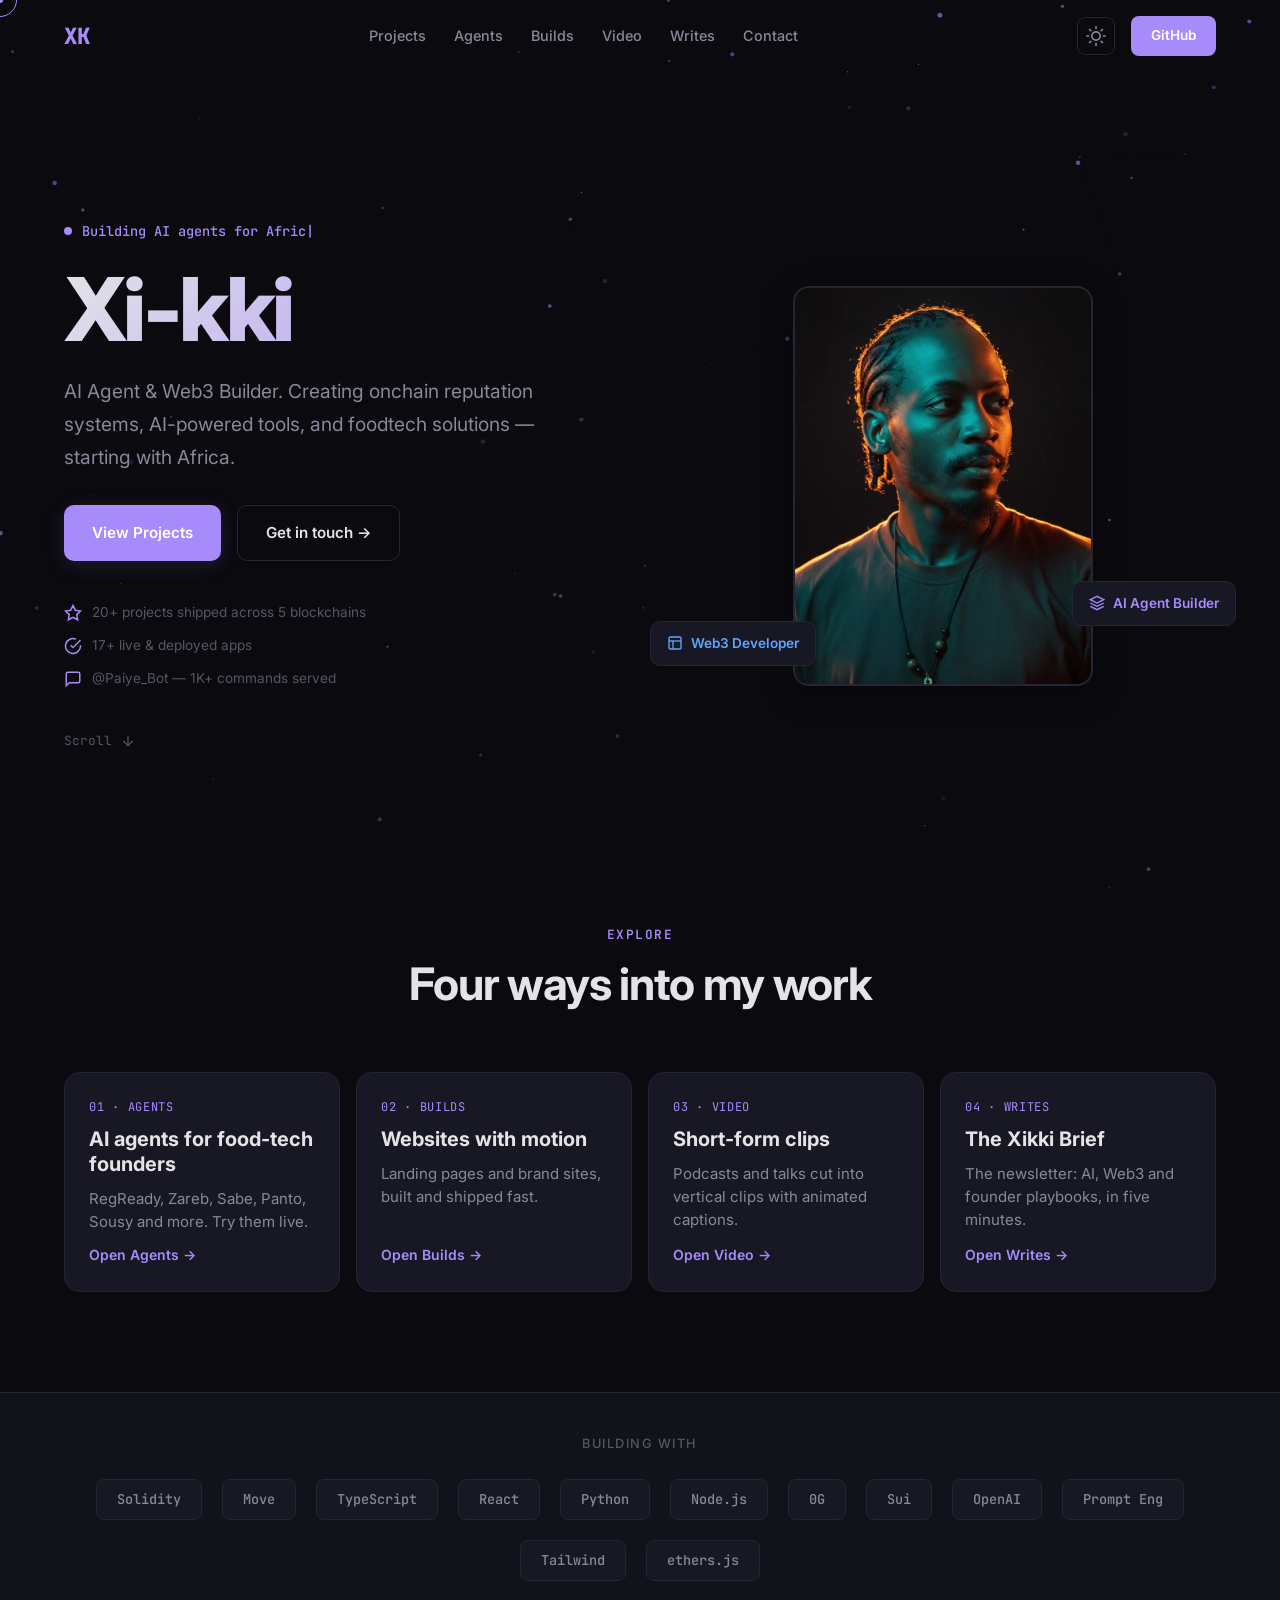
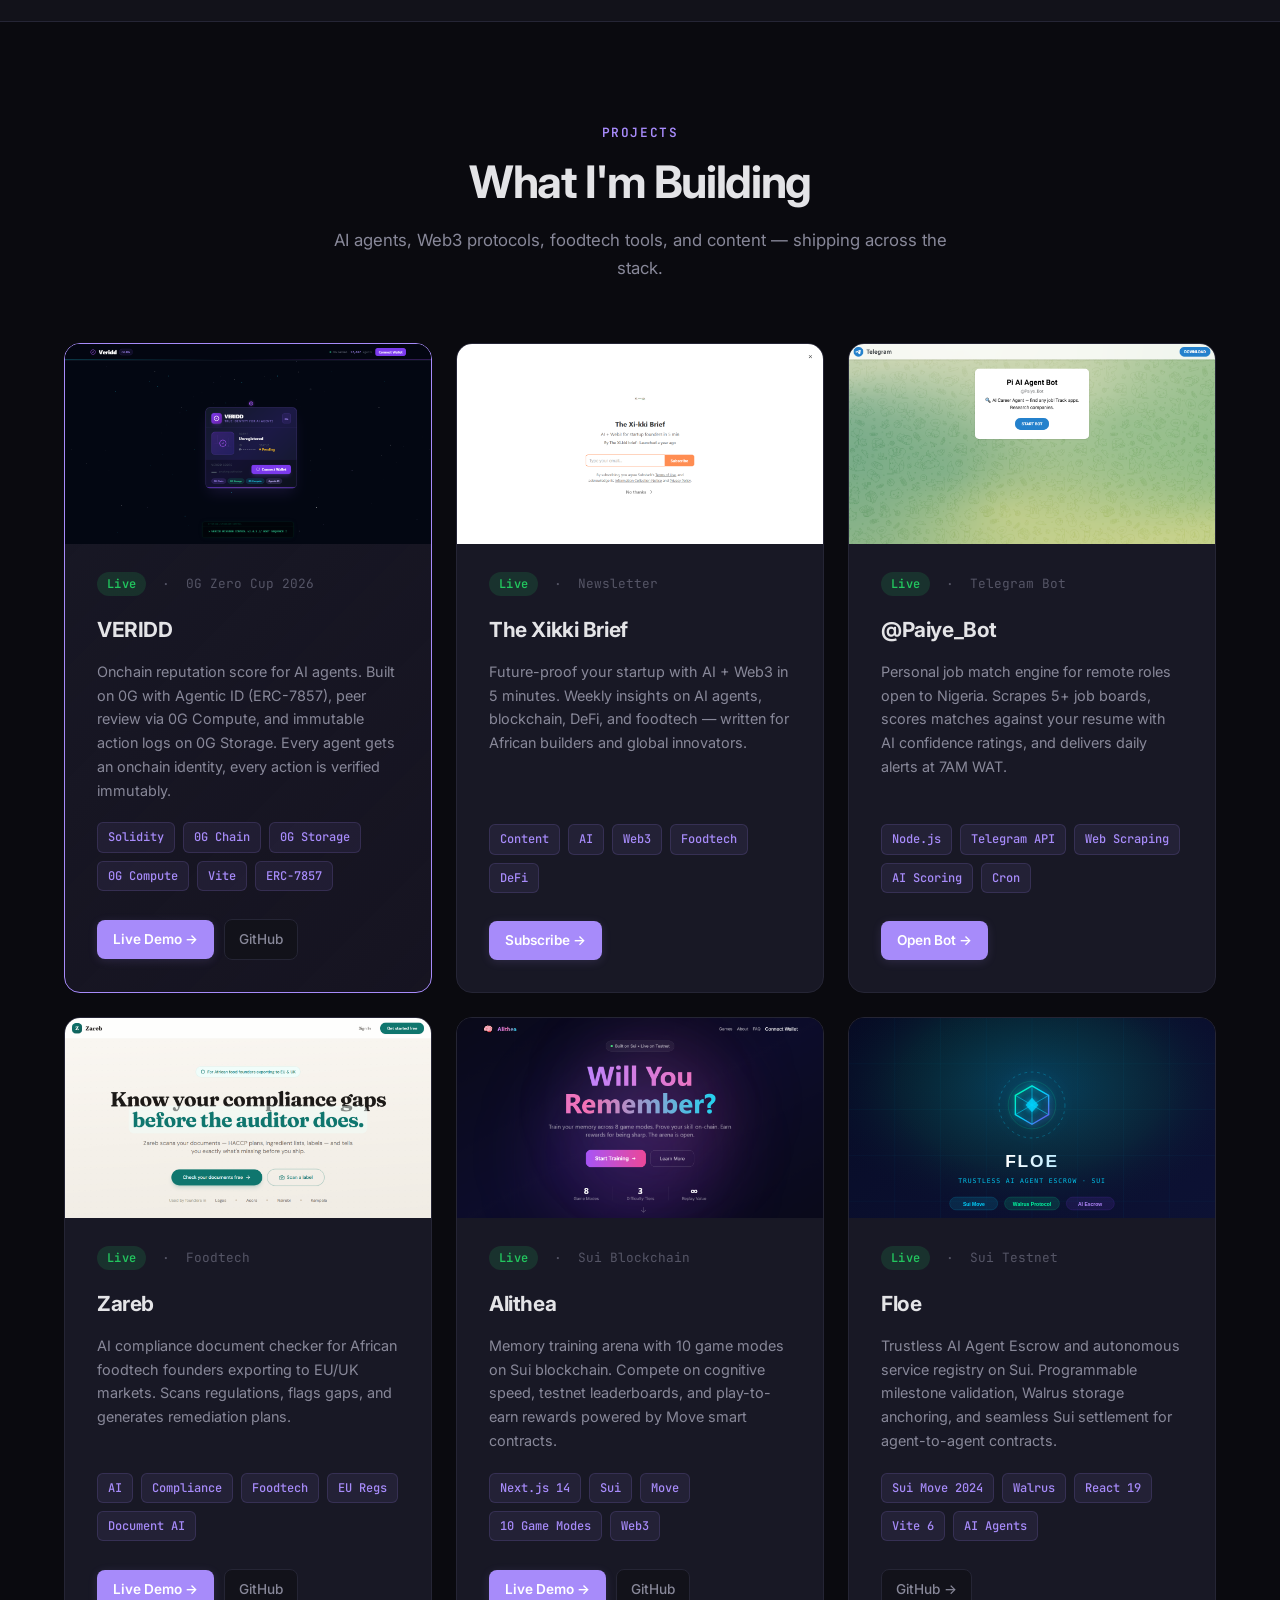
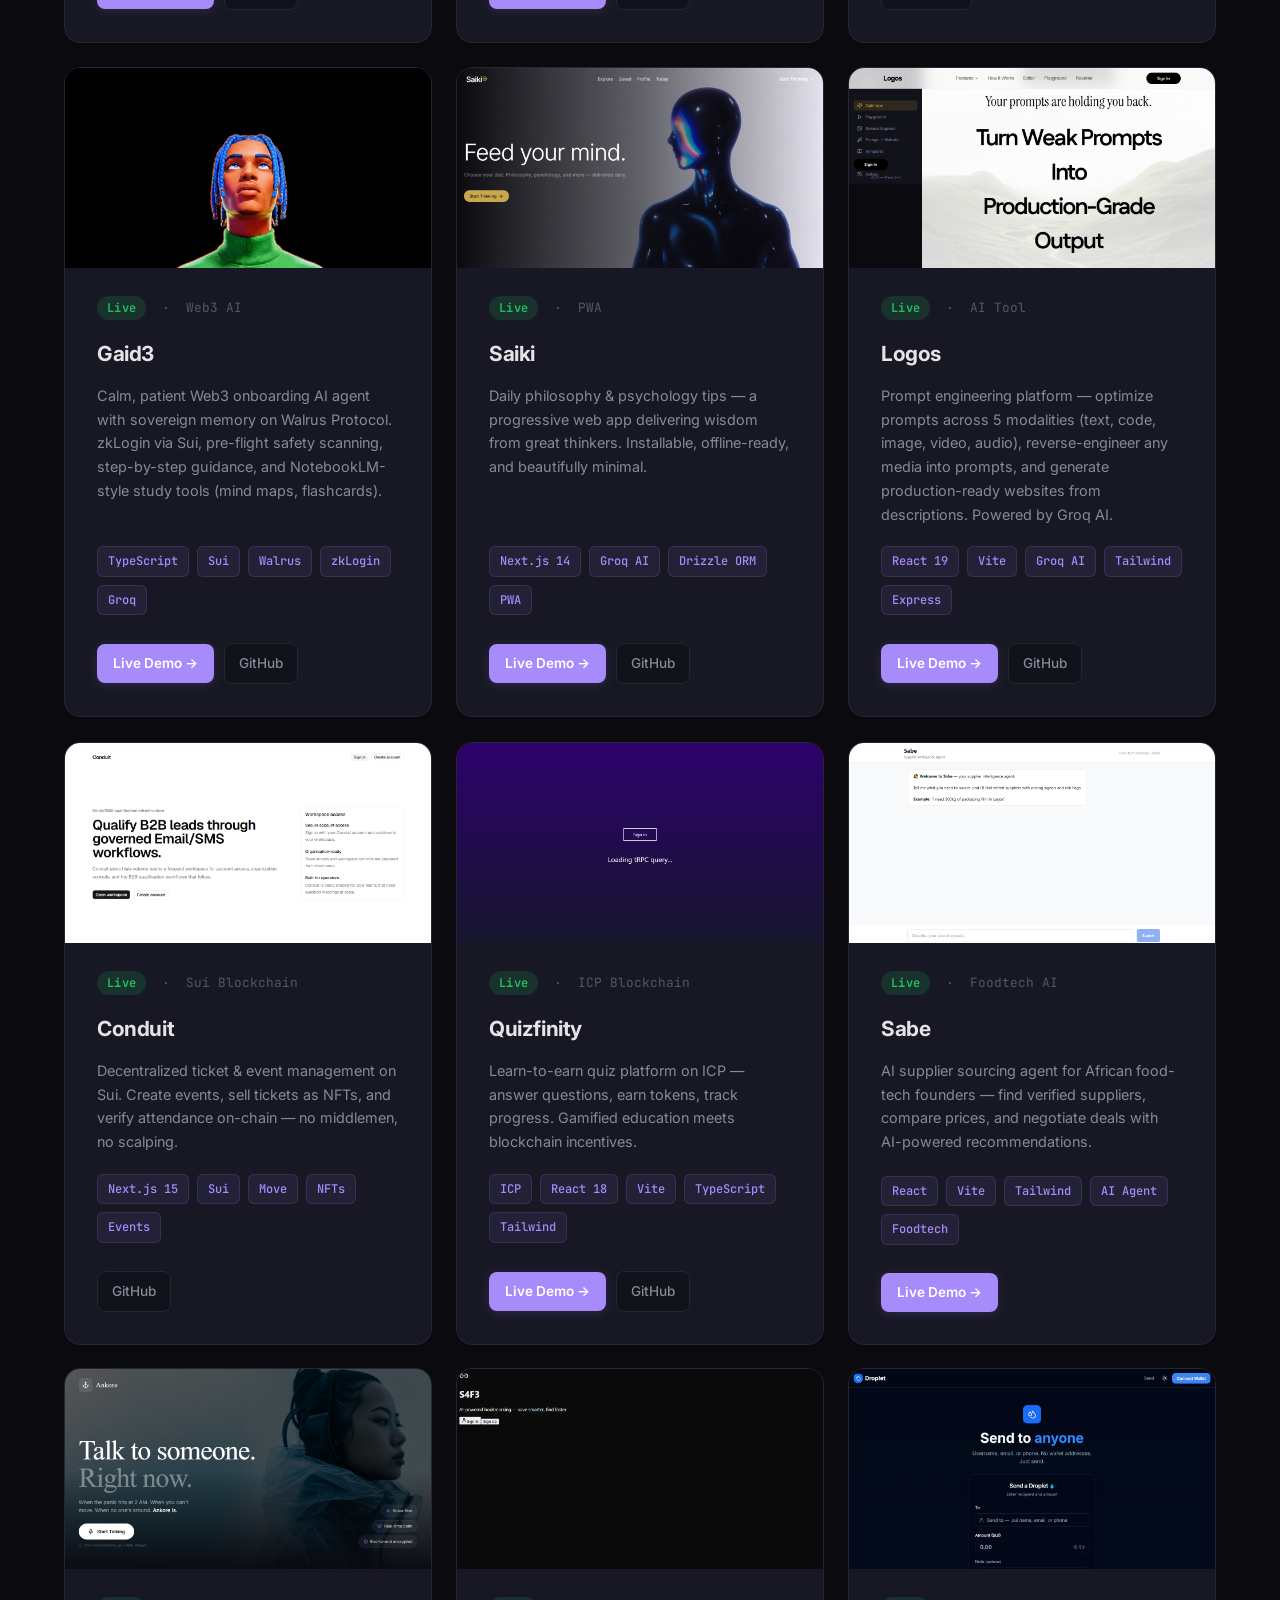
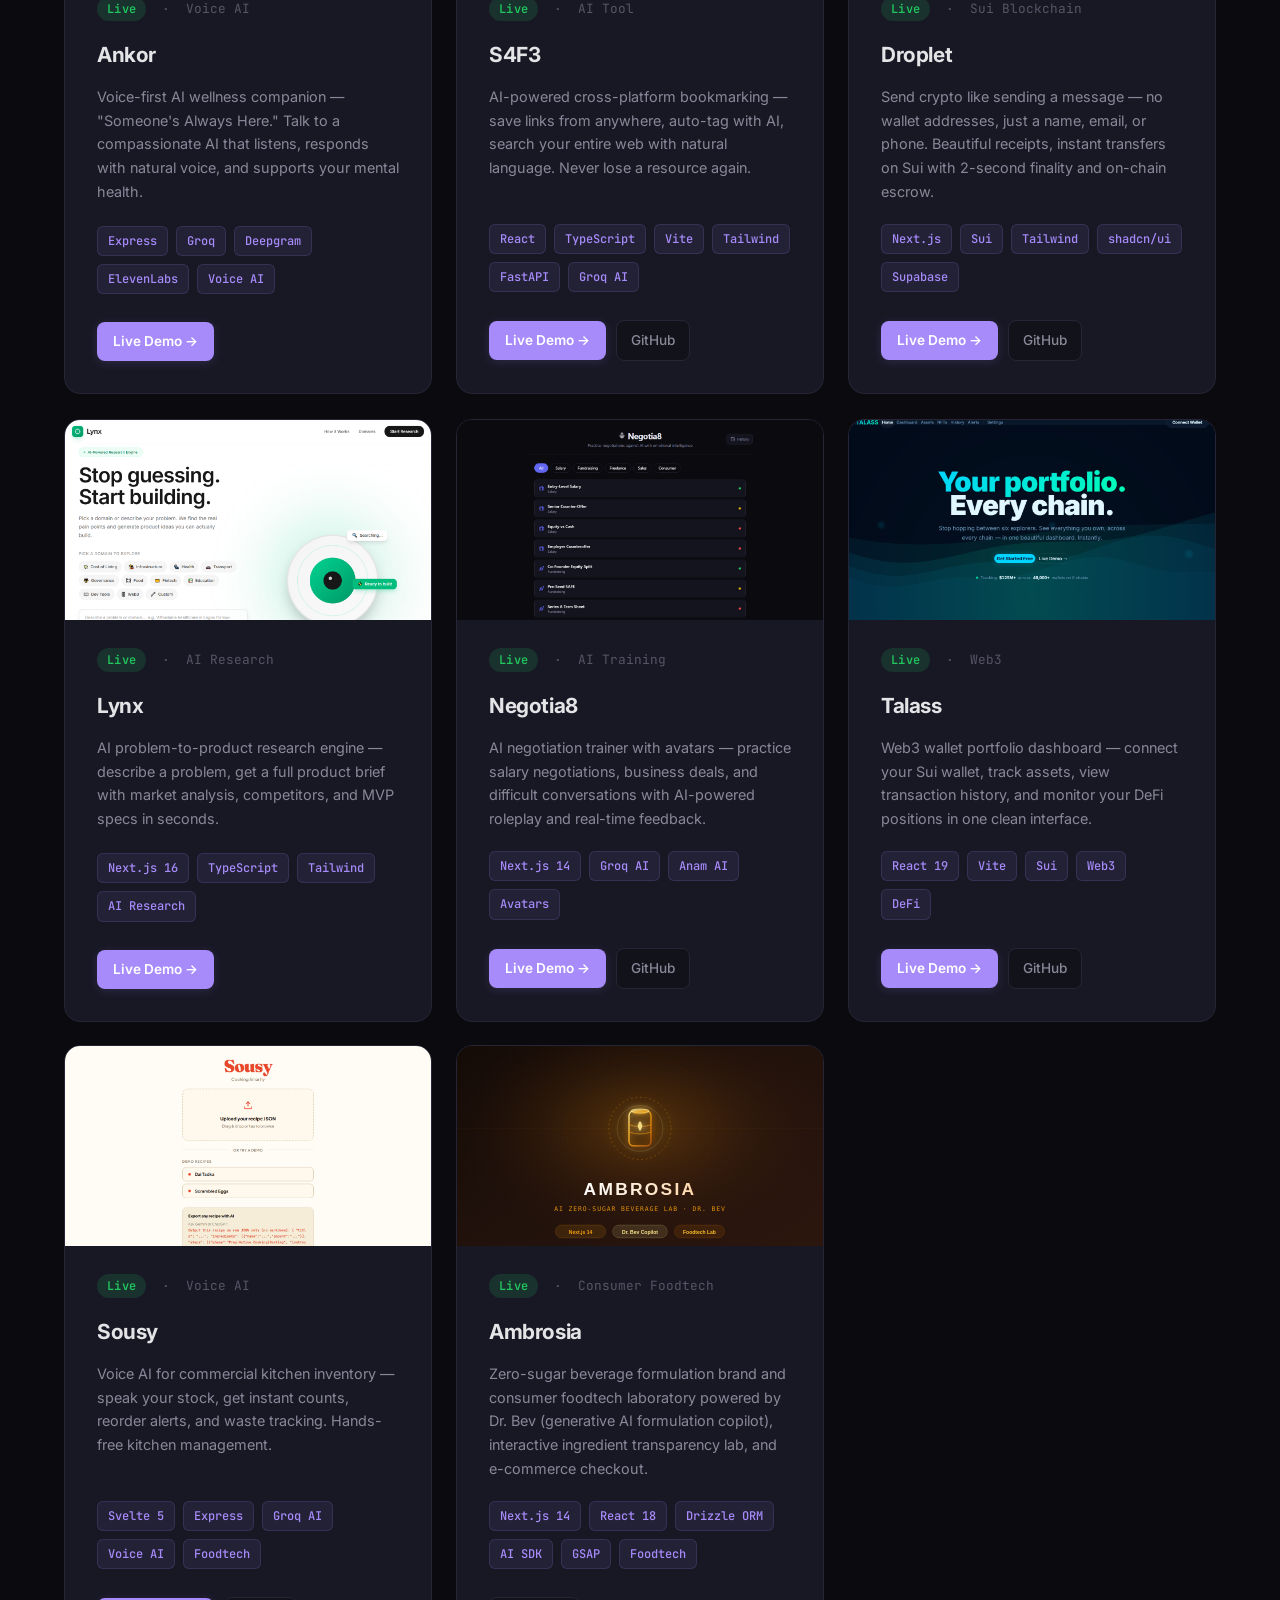
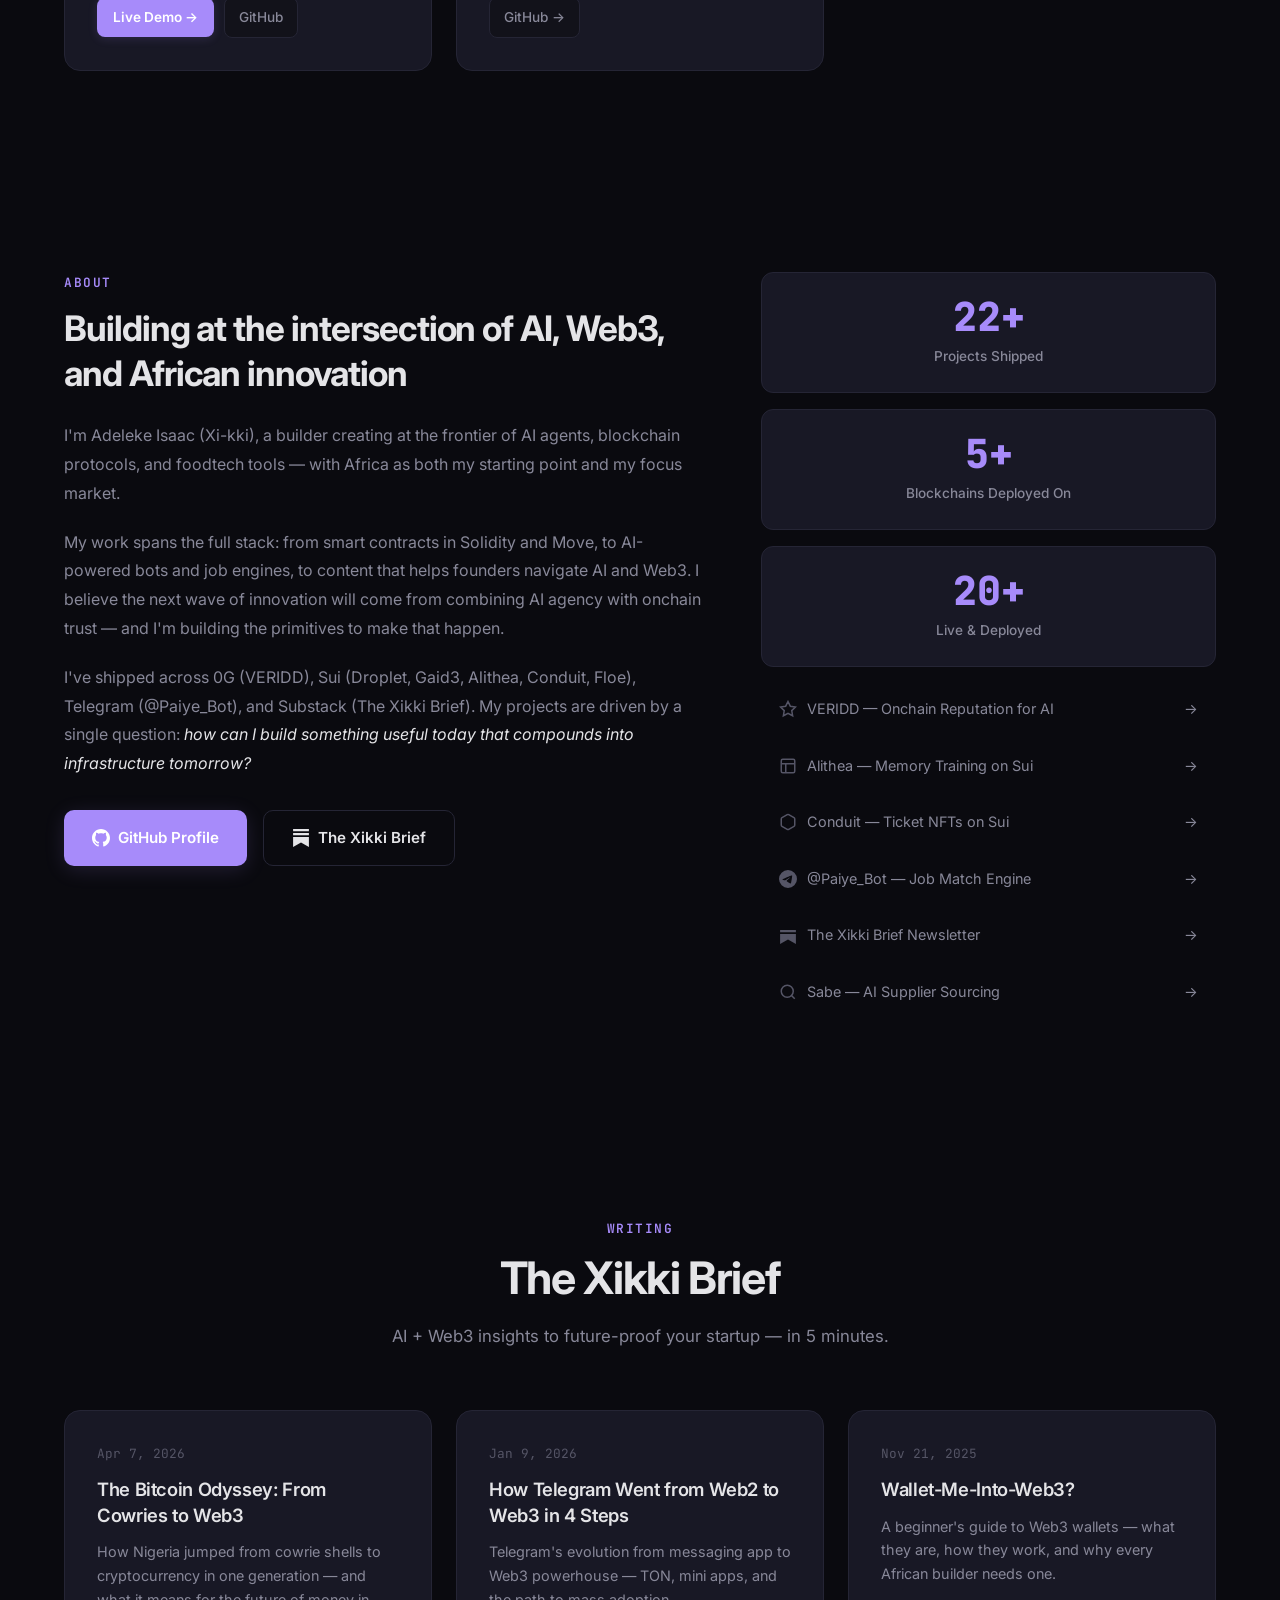
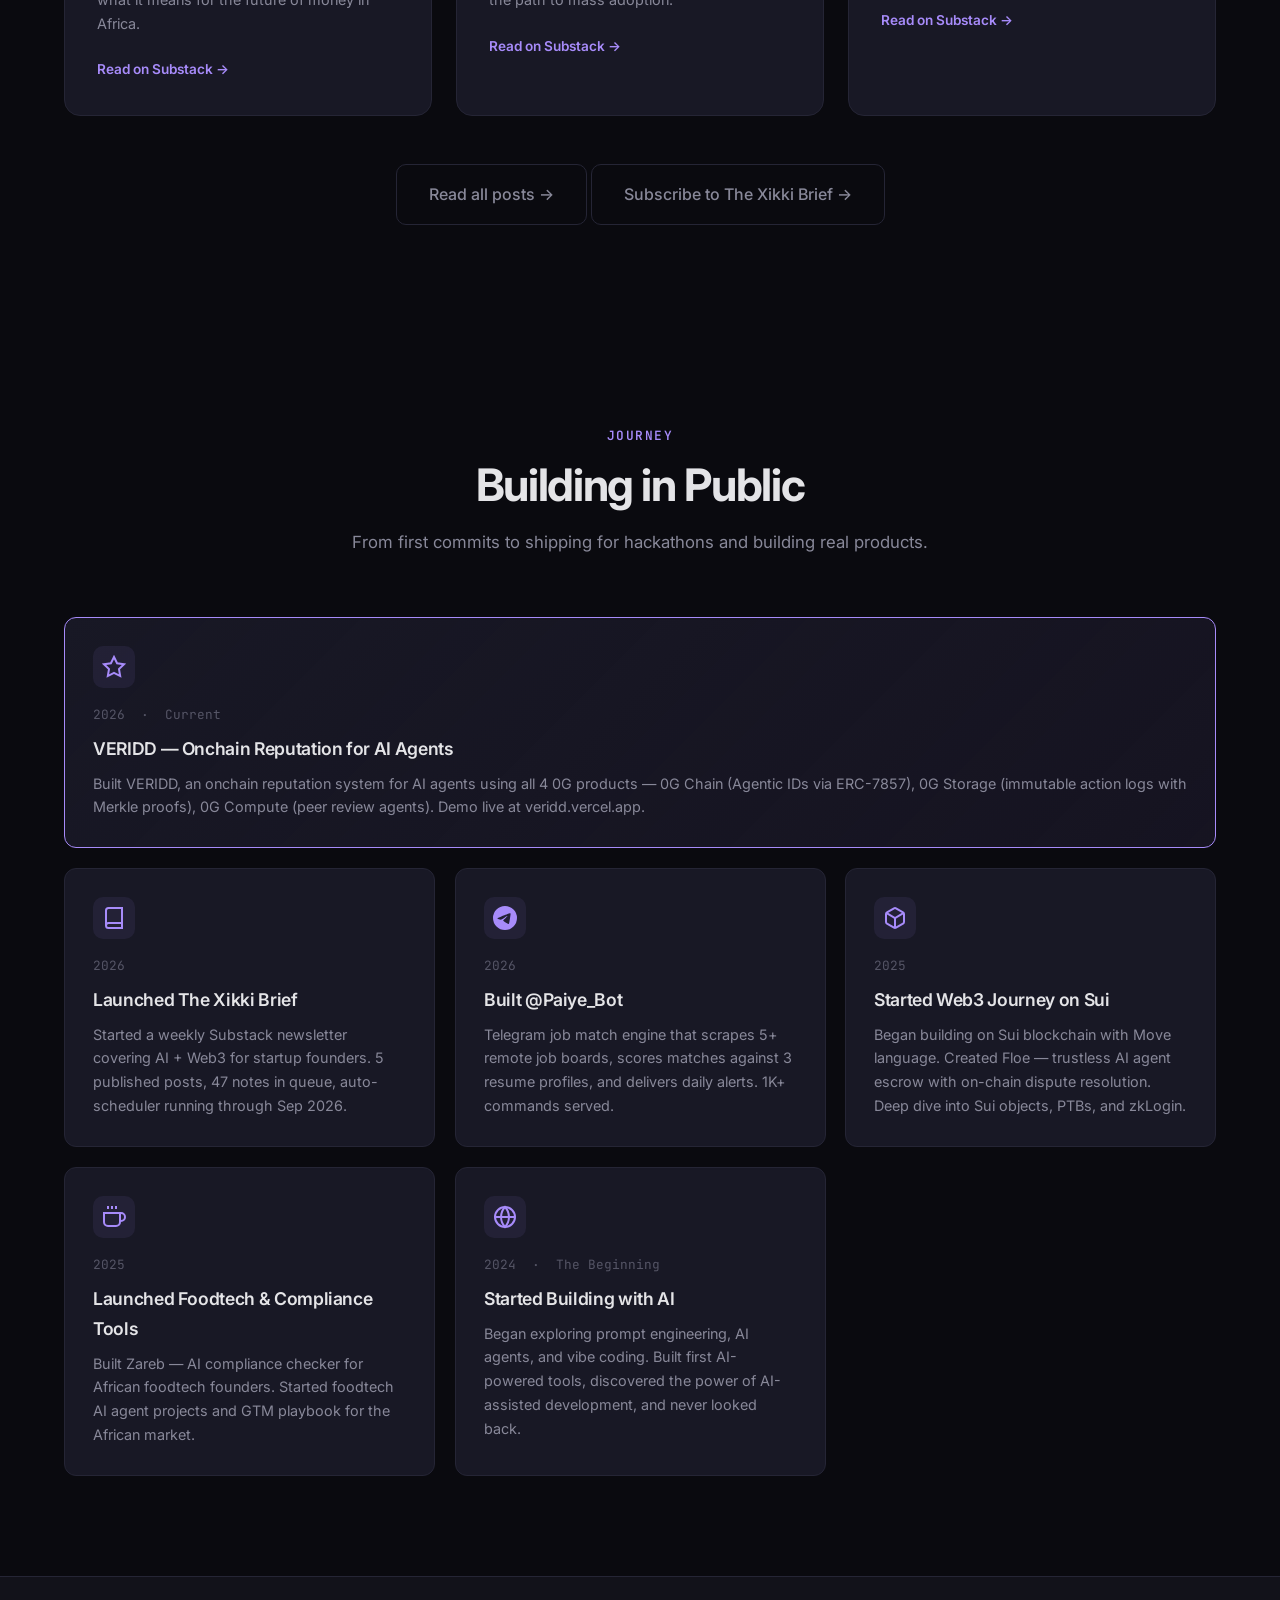
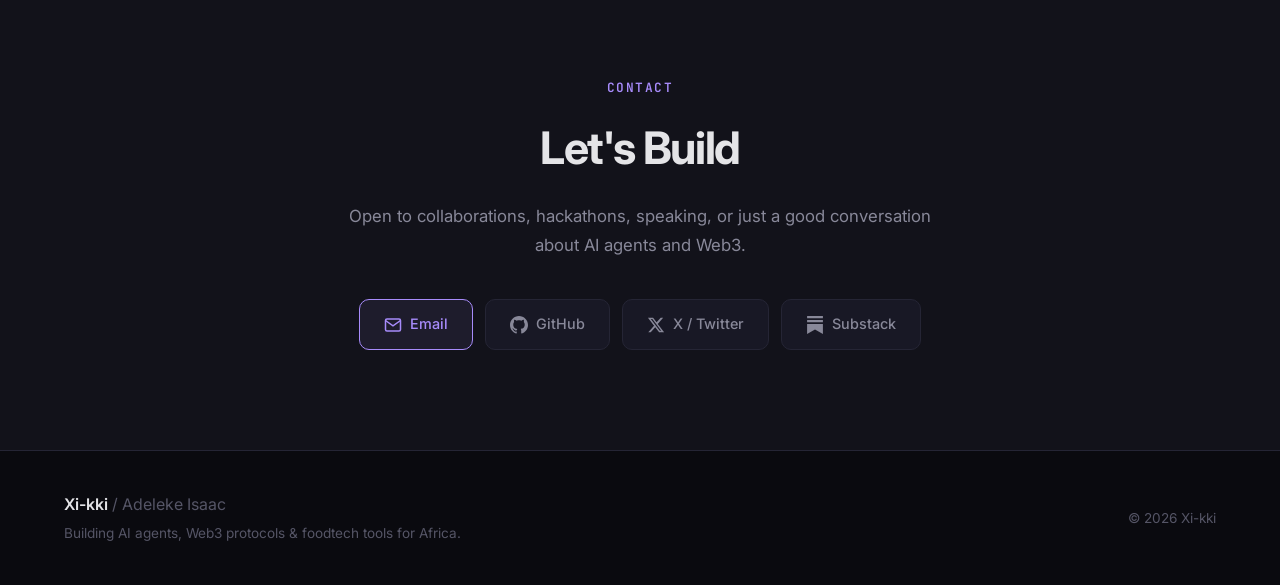
==== commit 3d193bd7: "Add Agents/Builds/Video/Writes nav + Explore section" ====
--- a/index.html
+++ b/index.html
@@ -210,8 +210,10 @@
       <a class="nav-logo" href="#home">XK</a>
       <div class="nav-links">
         <a href="#projects">Projects</a>
-        <a href="#about">About</a>
-        <a href="#writing">Writing</a>
+        <a href="/agents/">Agents</a>
+        <a href="/builds/">Builds</a>
+        <a href="/video/">Video</a>
+        <a href="/writes/">Writes</a>
         <a href="#contact">Contact</a>
       </div>
       <div class="nav-right">
@@ -278,6 +280,42 @@
             Web3 Developer
           </div>
         </div>
+      </div>
+    </div>
+  </section>
+
+  <!-- ===== Explore: sub-sites ===== -->
+  <section class="section explore-section" id="explore">
+    <div class="container">
+      <div class="section-header reveal">
+        <p class="section-label">Explore</p>
+        <h2>Four ways into my work</h2>
+      </div>
+      <div class="explore-grid">
+        <a class="explore-card reveal" href="/agents/">
+          <span class="explore-kicker">01 · Agents</span>
+          <h3>AI agents for food-tech founders</h3>
+          <p>RegReady, Zareb, Sabe, Panto, Sousy and more. Try them live.</p>
+          <span class="explore-go">Open Agents →</span>
+        </a>
+        <a class="explore-card reveal reveal-delay-1" href="/builds/">
+          <span class="explore-kicker">02 · Builds</span>
+          <h3>Websites with motion</h3>
+          <p>Landing pages and brand sites, built and shipped fast.</p>
+          <span class="explore-go">Open Builds →</span>
+        </a>
+        <a class="explore-card reveal reveal-delay-2" href="/video/">
+          <span class="explore-kicker">03 · Video</span>
+          <h3>Short-form clips</h3>
+          <p>Podcasts and talks cut into vertical clips with animated captions.</p>
+          <span class="explore-go">Open Video →</span>
+        </a>
+        <a class="explore-card reveal reveal-delay-3" href="/writes/">
+          <span class="explore-kicker">04 · Writes</span>
+          <h3>The Xikki Brief</h3>
+          <p>The newsletter: AI, Web3 and founder playbooks, in five minutes.</p>
+          <span class="explore-go">Open Writes →</span>
+        </a>
       </div>
     </div>
   </section>
@@ -936,6 +974,9 @@
         </a>
       </div>
       <div class="writing-cta reveal">
+        <a href="/writes/" class="btn-ghost-large">
+          Read all posts →
+        </a>
         <a href="https://thexikkibrief.substack.com" target="_blank" class="btn-ghost-large">
           Subscribe to The Xikki Brief →
         </a>
--- a/css/style.css
+++ b/css/style.css
@@ -155,7 +155,7 @@
   font-family: var(--font-mono);
 }
 
-.nav-links { display: flex; gap: 32px; }
+.nav-links { display: flex; gap: 28px; }
 .nav-links a {
   font-size: 0.9rem;
   font-weight: 500;
@@ -584,13 +584,18 @@
   border: 1px solid var(--border);
   border-radius: var(--radius-lg);
   padding: 0;
-  transition: all var(--transition);
+  display: flex;
+  flex-direction: column;
+  transition: border-color var(--transition), background var(--transition), box-shadow var(--transition);
   position: relative;
   overflow: hidden;
 }
 
 .venture-card-content {
-  padding: 32px;
+  padding: 28px 32px 32px;
+  display: flex;
+  flex-direction: column;
+  flex: 1;
 }
 
 .venture-preview {
@@ -667,6 +672,7 @@
   color: var(--text-muted);
   line-height: 1.65;
   margin-bottom: 20px;
+  flex-grow: 1;
 }
 
 .venture-tags {
@@ -676,35 +682,68 @@
   margin-bottom: 20px;
 }
 .venture-tags span {
-  padding: 4px 12px;
+  padding: 4px 10px;
   border-radius: 6px;
   font-size: 0.75rem;
   font-weight: 500;
   background: var(--accent-subtle);
   color: var(--accent);
+  border: 1px solid rgba(167, 139, 250, 0.15);
   font-family: var(--font-mono);
+  transition: all 0.2s ease;
+}
+.venture-tags span:hover {
+  background: var(--accent-glow);
+  border-color: var(--accent);
 }
 
 .venture-links {
   display: flex;
-  gap: 16px;
+  gap: 10px;
+  align-items: center;
+  flex-wrap: wrap;
+  margin-top: auto;
+  padding-top: 8px;
 }
 
 .venture-link {
   font-size: 0.85rem;
   font-weight: 600;
-  color: var(--accent);
+  color: #ffffff;
+  background: var(--accent);
+  padding: 8px 16px;
+  border-radius: 8px;
+  display: inline-flex;
+  align-items: center;
+  gap: 6px;
+  box-shadow: 0 2px 10px var(--accent-glow);
   transition: all var(--transition);
 }
-.venture-link:hover { color: var(--accent-hover); gap: 4px; }
+.venture-link:hover {
+  background: var(--accent-hover);
+  transform: translateY(-2px);
+  box-shadow: 0 4px 16px var(--accent-glow);
+}
 
 .venture-link-gh {
   font-size: 0.85rem;
   font-weight: 500;
-  color: var(--text-dim);
-  transition: color var(--transition);
-}
-.venture-link-gh:hover { color: var(--text); }
+  color: var(--text-muted);
+  background: var(--bg-alt);
+  padding: 8px 14px;
+  border-radius: 8px;
+  border: 1px solid var(--border);
+  display: inline-flex;
+  align-items: center;
+  gap: 6px;
+  transition: all var(--transition);
+}
+.venture-link-gh:hover {
+  color: var(--text);
+  border-color: var(--accent);
+  background: var(--accent-subtle);
+  transform: translateY(-2px);
+}
 
 /* ─── About ─── */
 .about-grid {
@@ -1107,3 +1146,20 @@
   .avatar-initials { font-size: 3rem; }
   .contact-social { flex-direction: column; align-items: center; }
 }
+
+/* ─── Explore: sub-sites (agents / builds / video / writes) ─── */
+.explore-section { padding-top: 24px; }
+.explore-grid { display: grid; grid-template-columns: repeat(4, 1fr); gap: 16px; }
+.explore-card {
+  display: flex; flex-direction: column; gap: 10px; padding: 24px;
+  background: var(--bg-card); border: 1px solid var(--border); border-radius: var(--radius-lg);
+  color: var(--text); text-decoration: none;
+  transition: border-color var(--transition), transform var(--transition), background var(--transition);
+}
+.explore-card:hover { border-color: var(--accent); background: var(--bg-card-hover); transform: translateY(-4px); }
+.explore-kicker { font-family: var(--font-mono); font-size: 12px; letter-spacing: .06em; text-transform: uppercase; color: var(--accent); }
+.explore-card h3 { font-size: 20px; line-height: 1.25; }
+.explore-card p { color: var(--text-muted); font-size: 15px; line-height: 1.55; flex: 1; }
+.explore-go { font-weight: 600; color: var(--accent); font-size: 14px; }
+@media (max-width: 960px) { .explore-grid { grid-template-columns: repeat(2, 1fr); } }
+@media (max-width: 560px) { .explore-grid { grid-template-columns: 1fr; } }
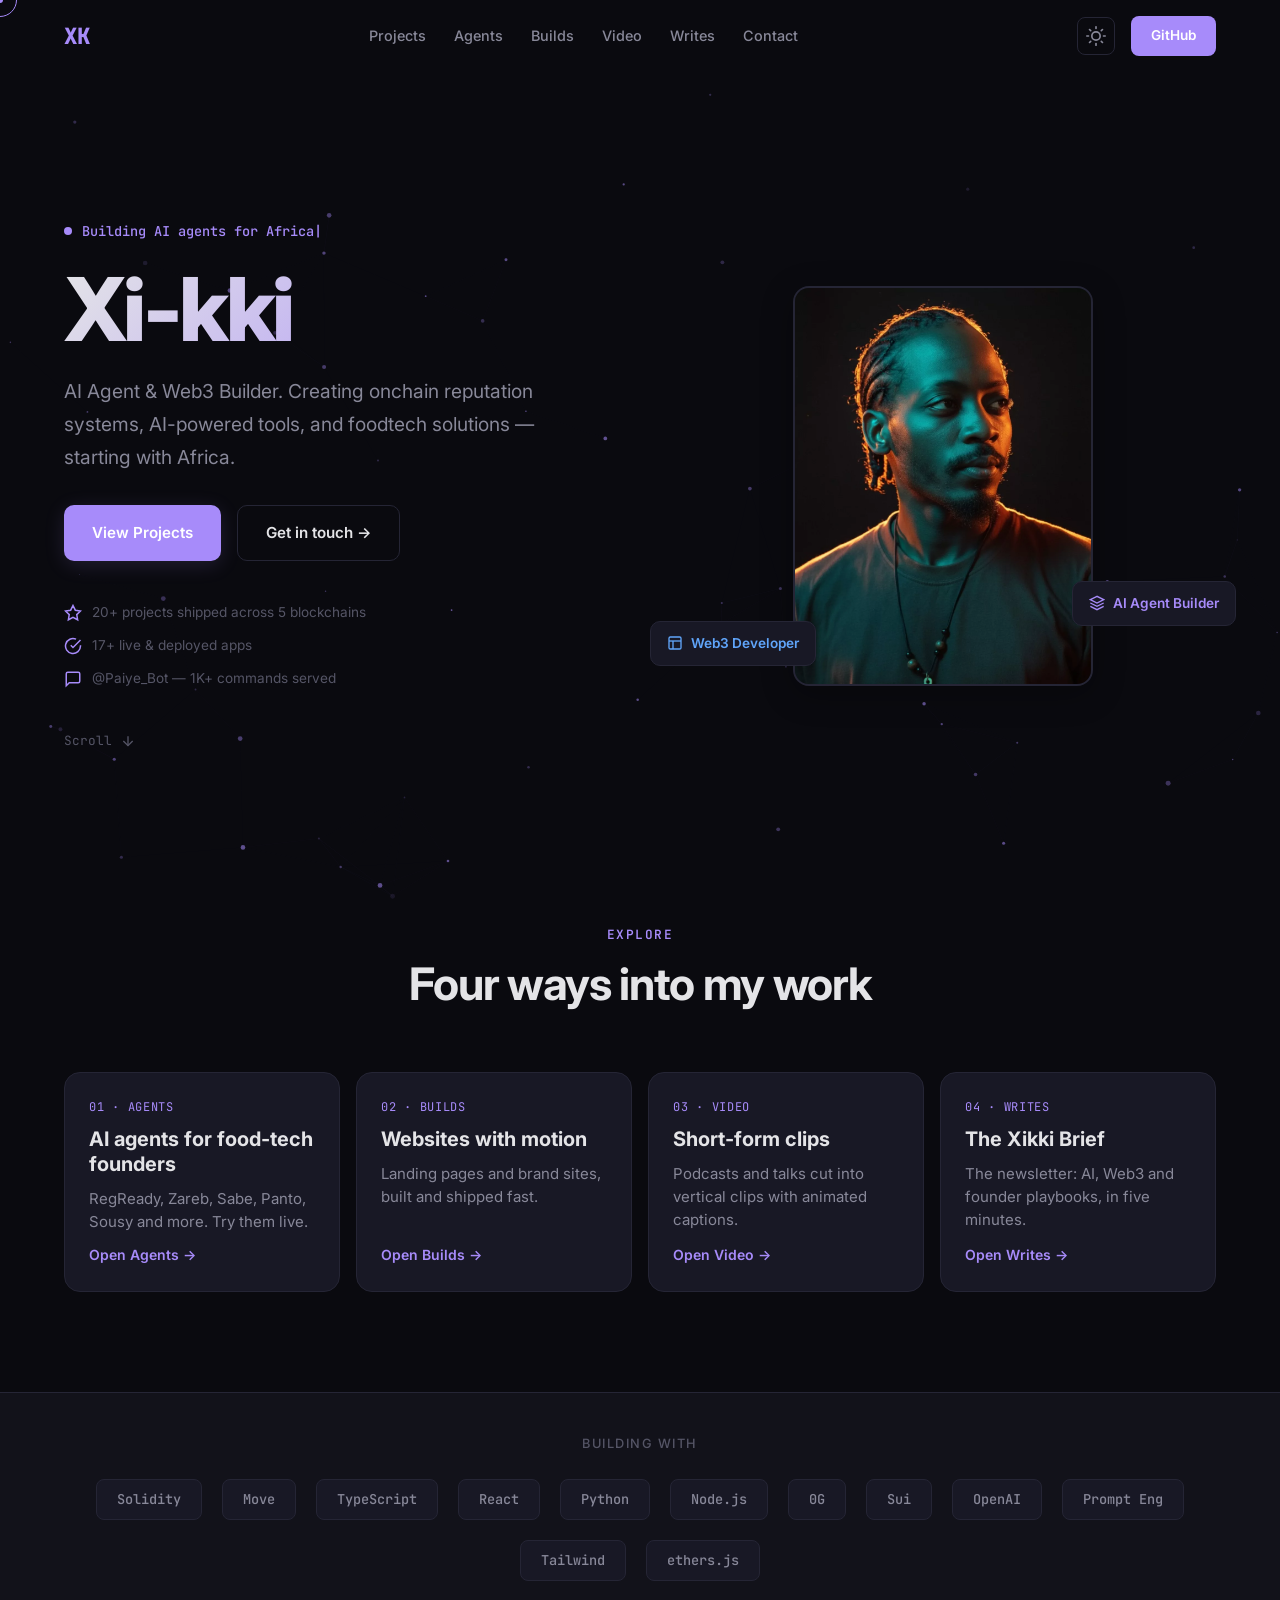
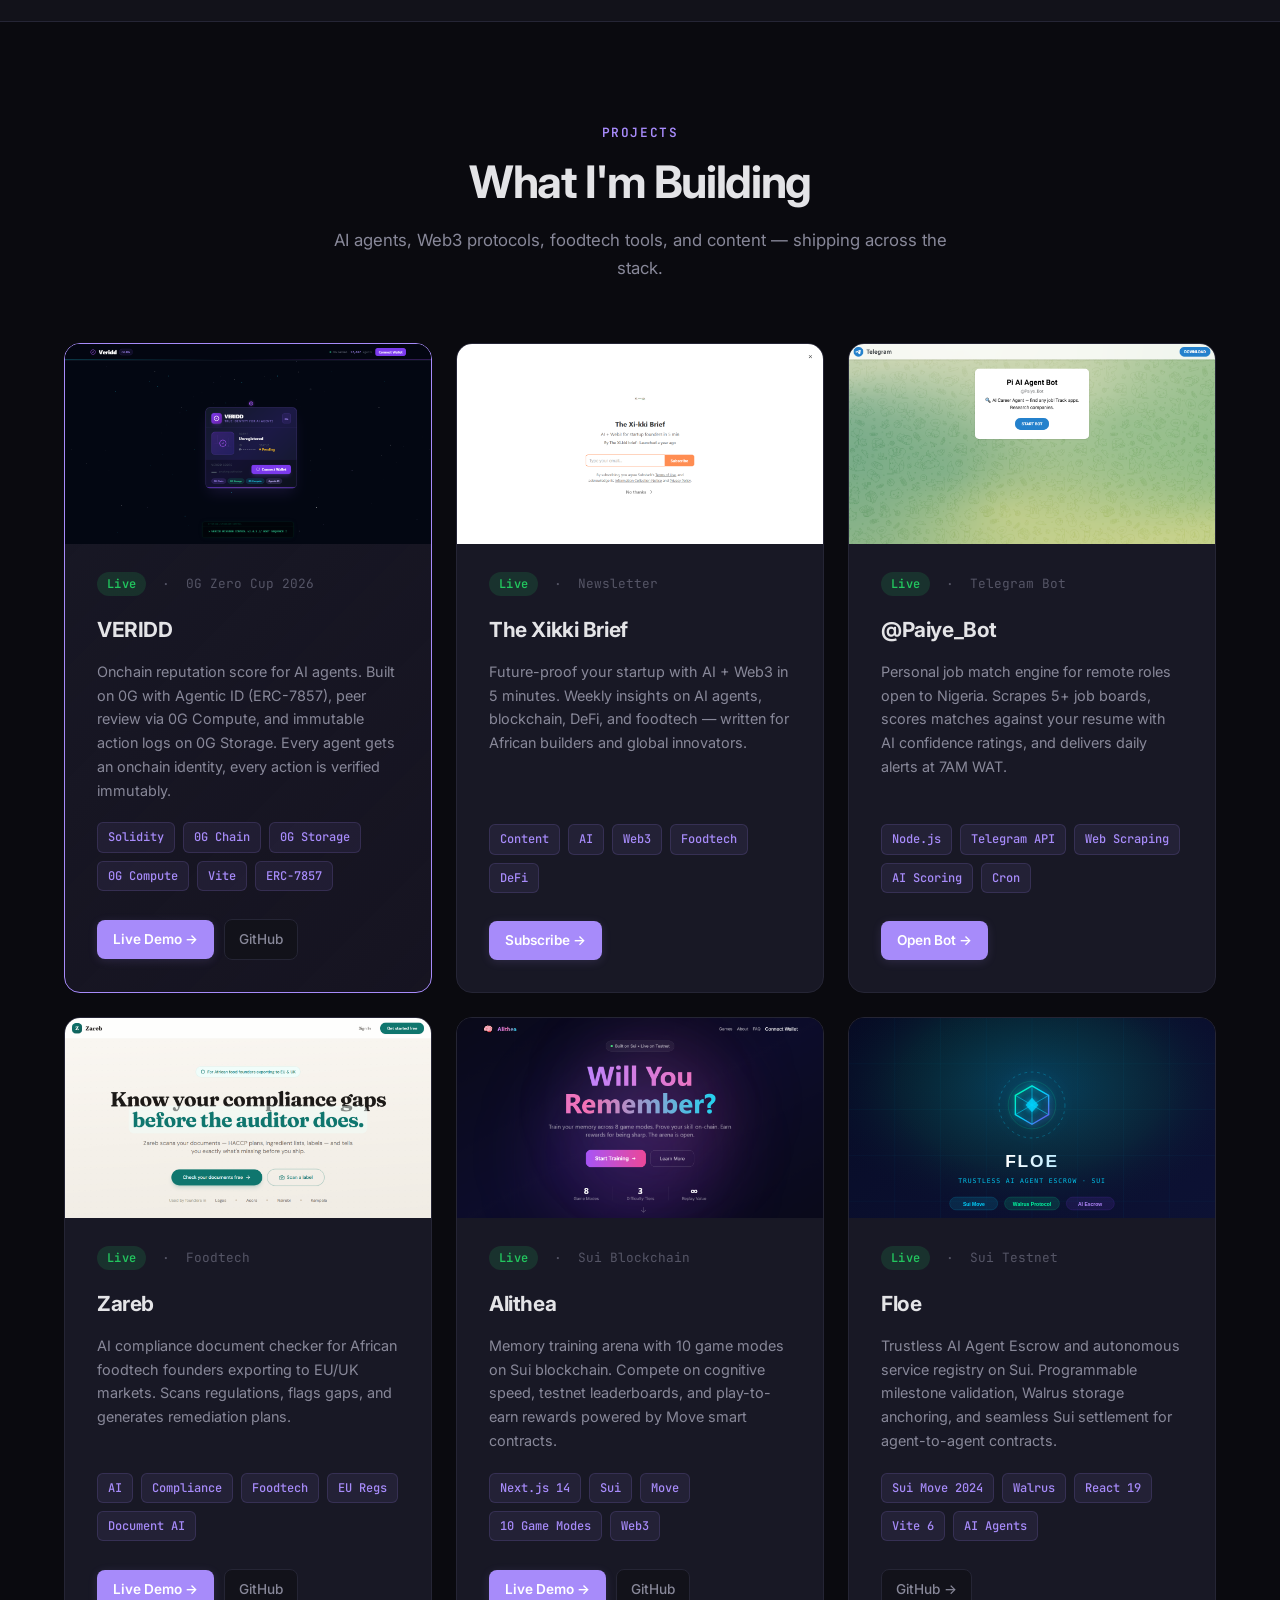
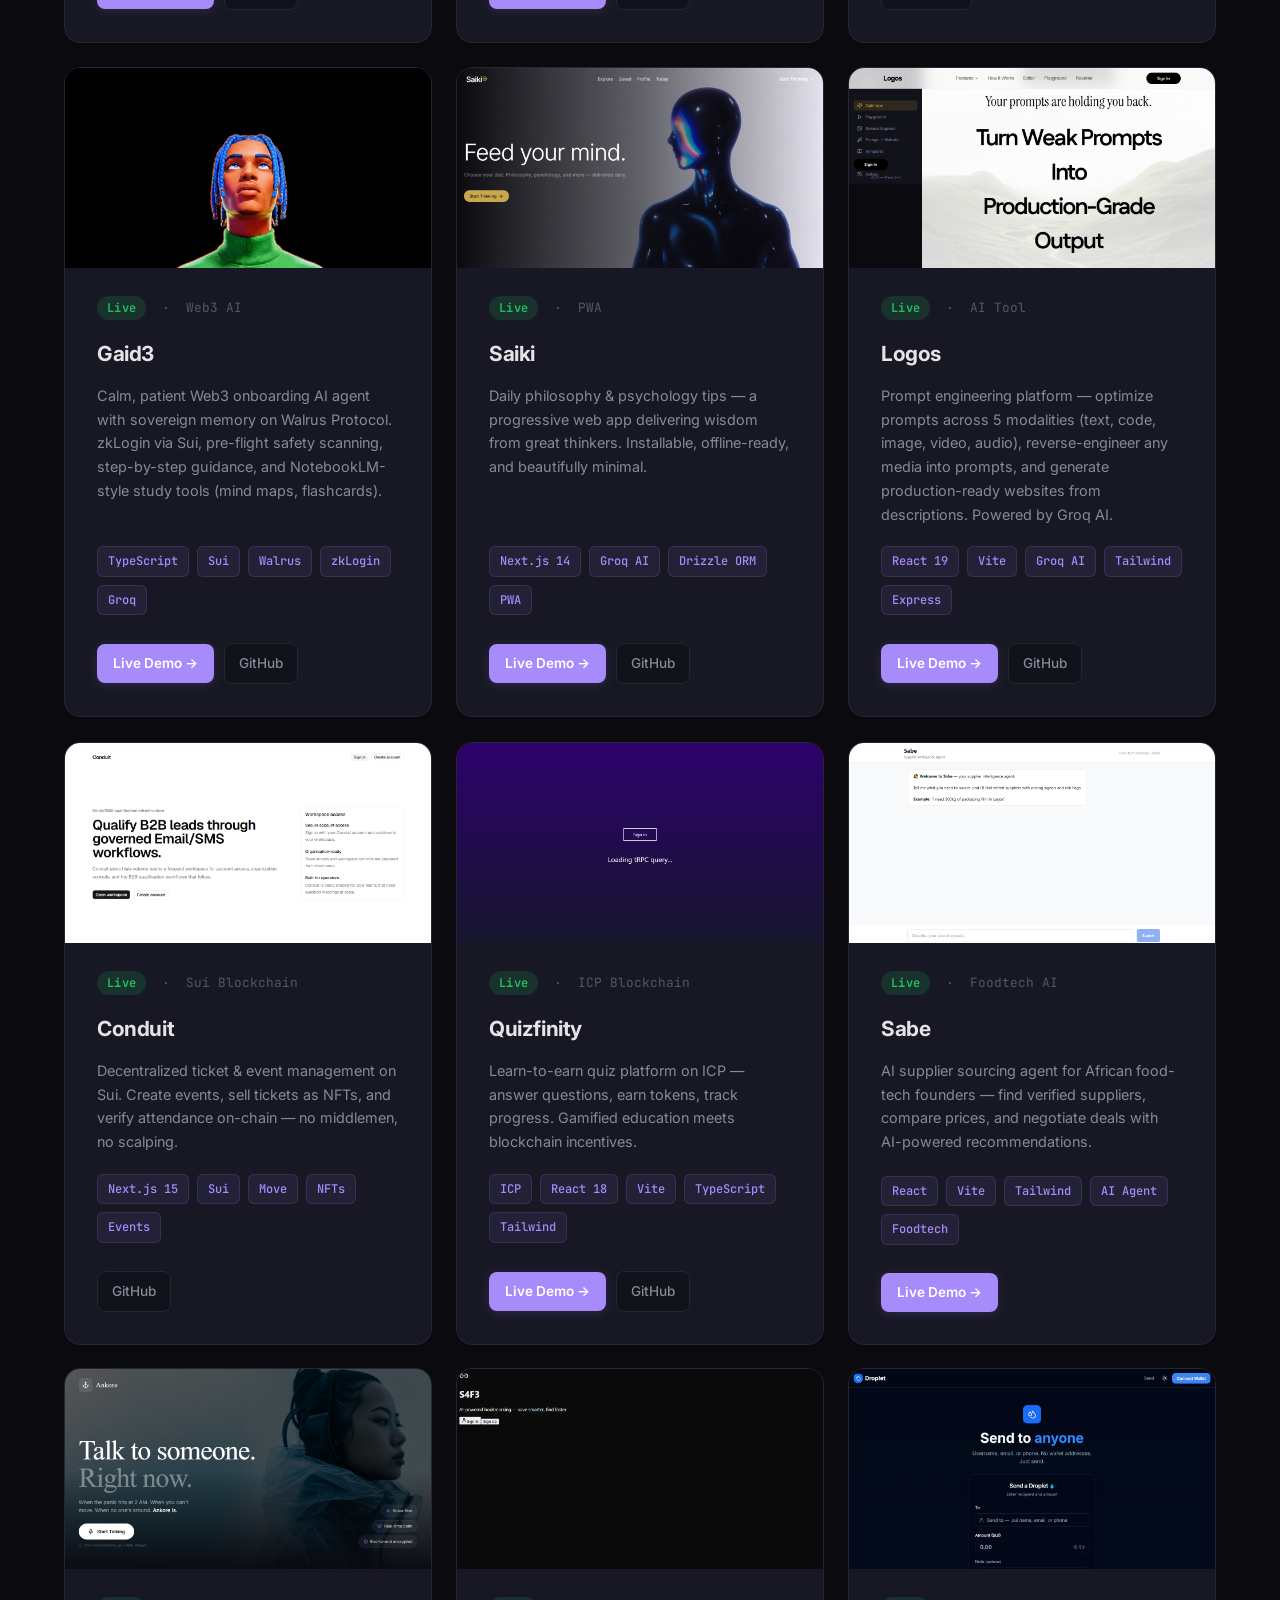
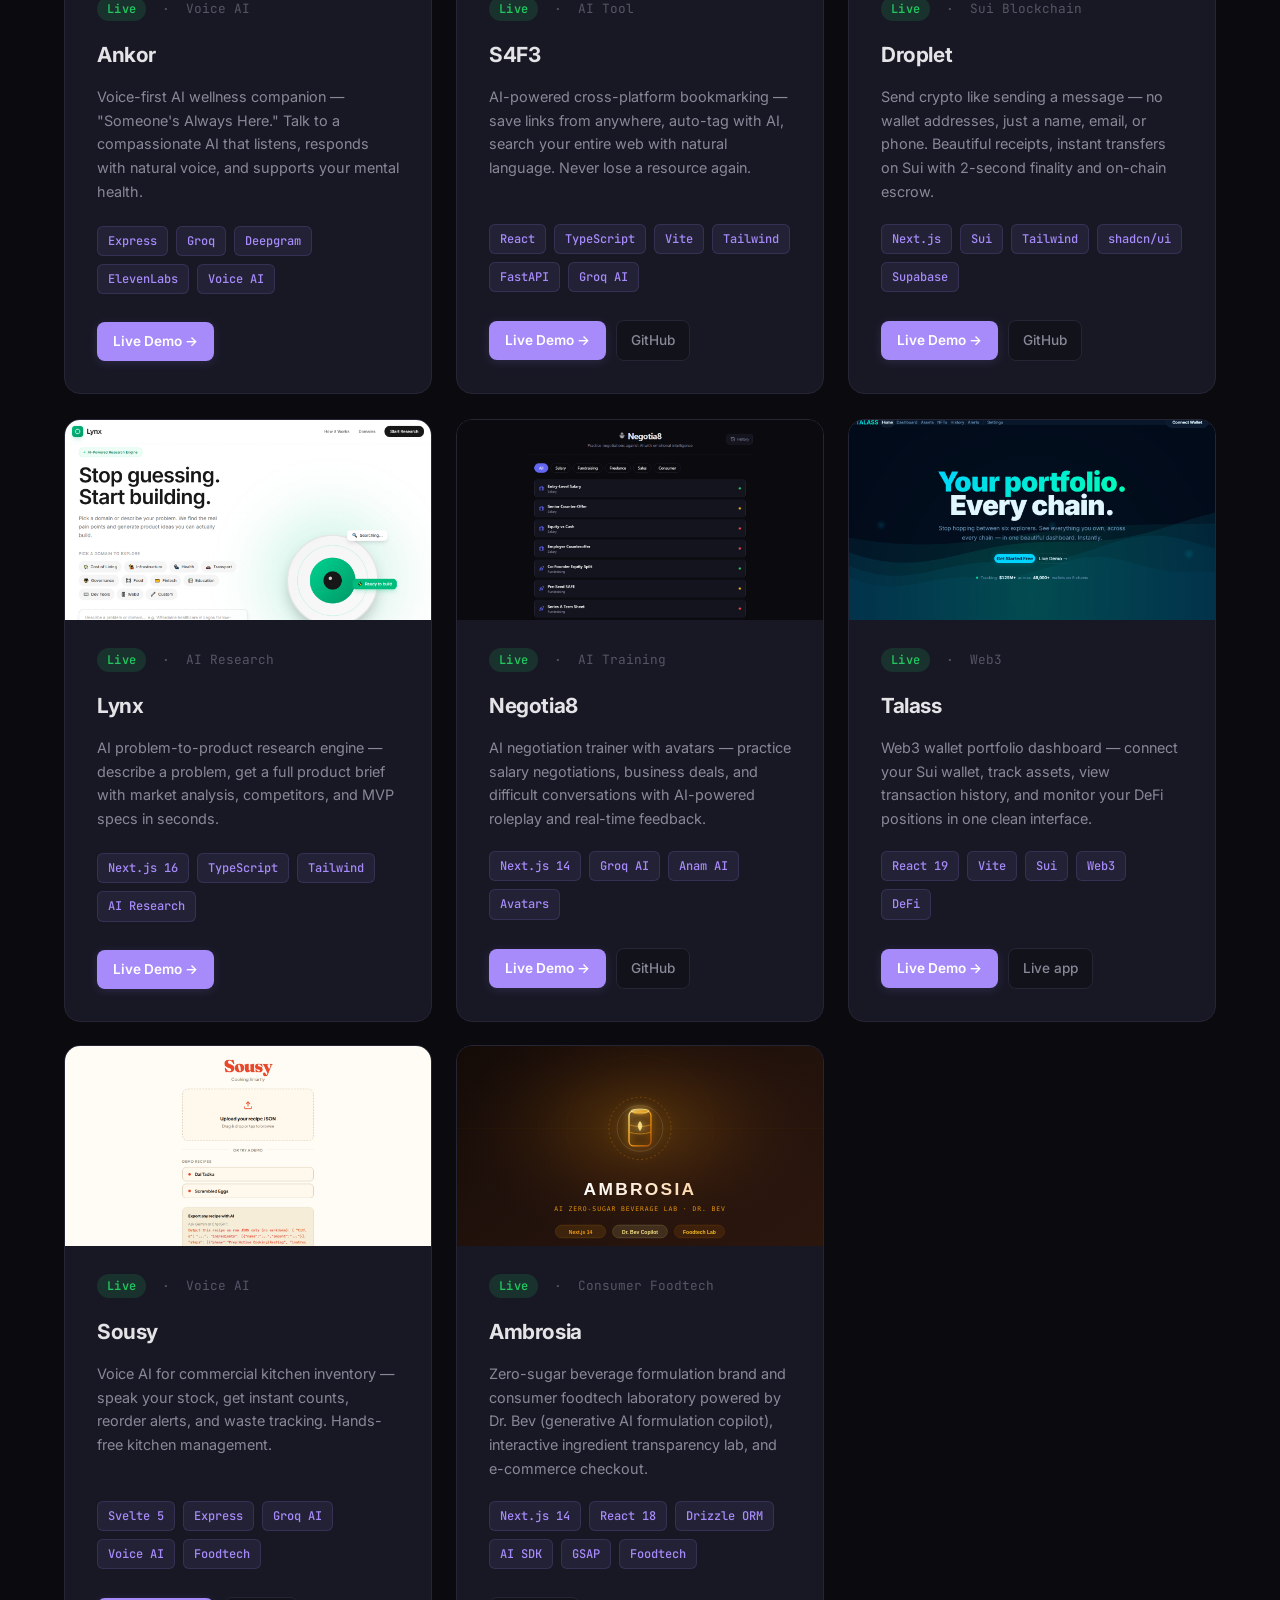
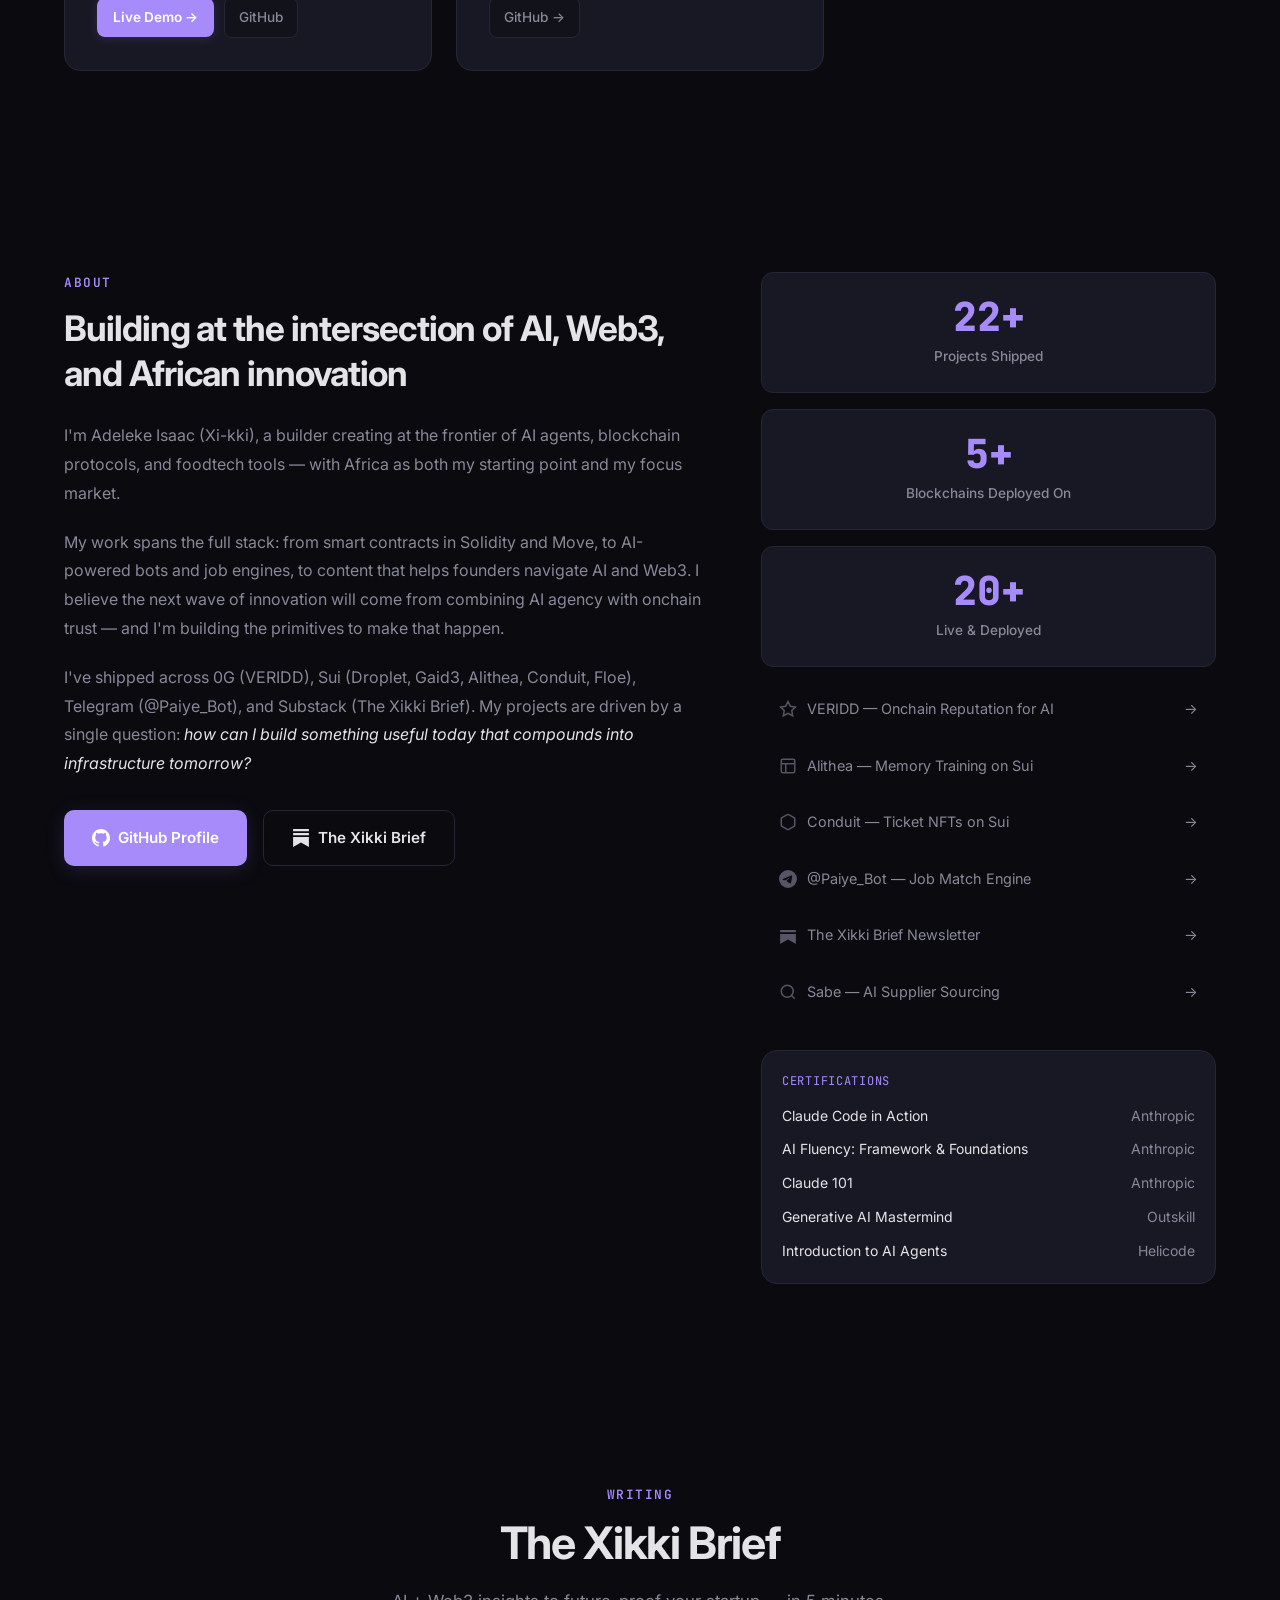
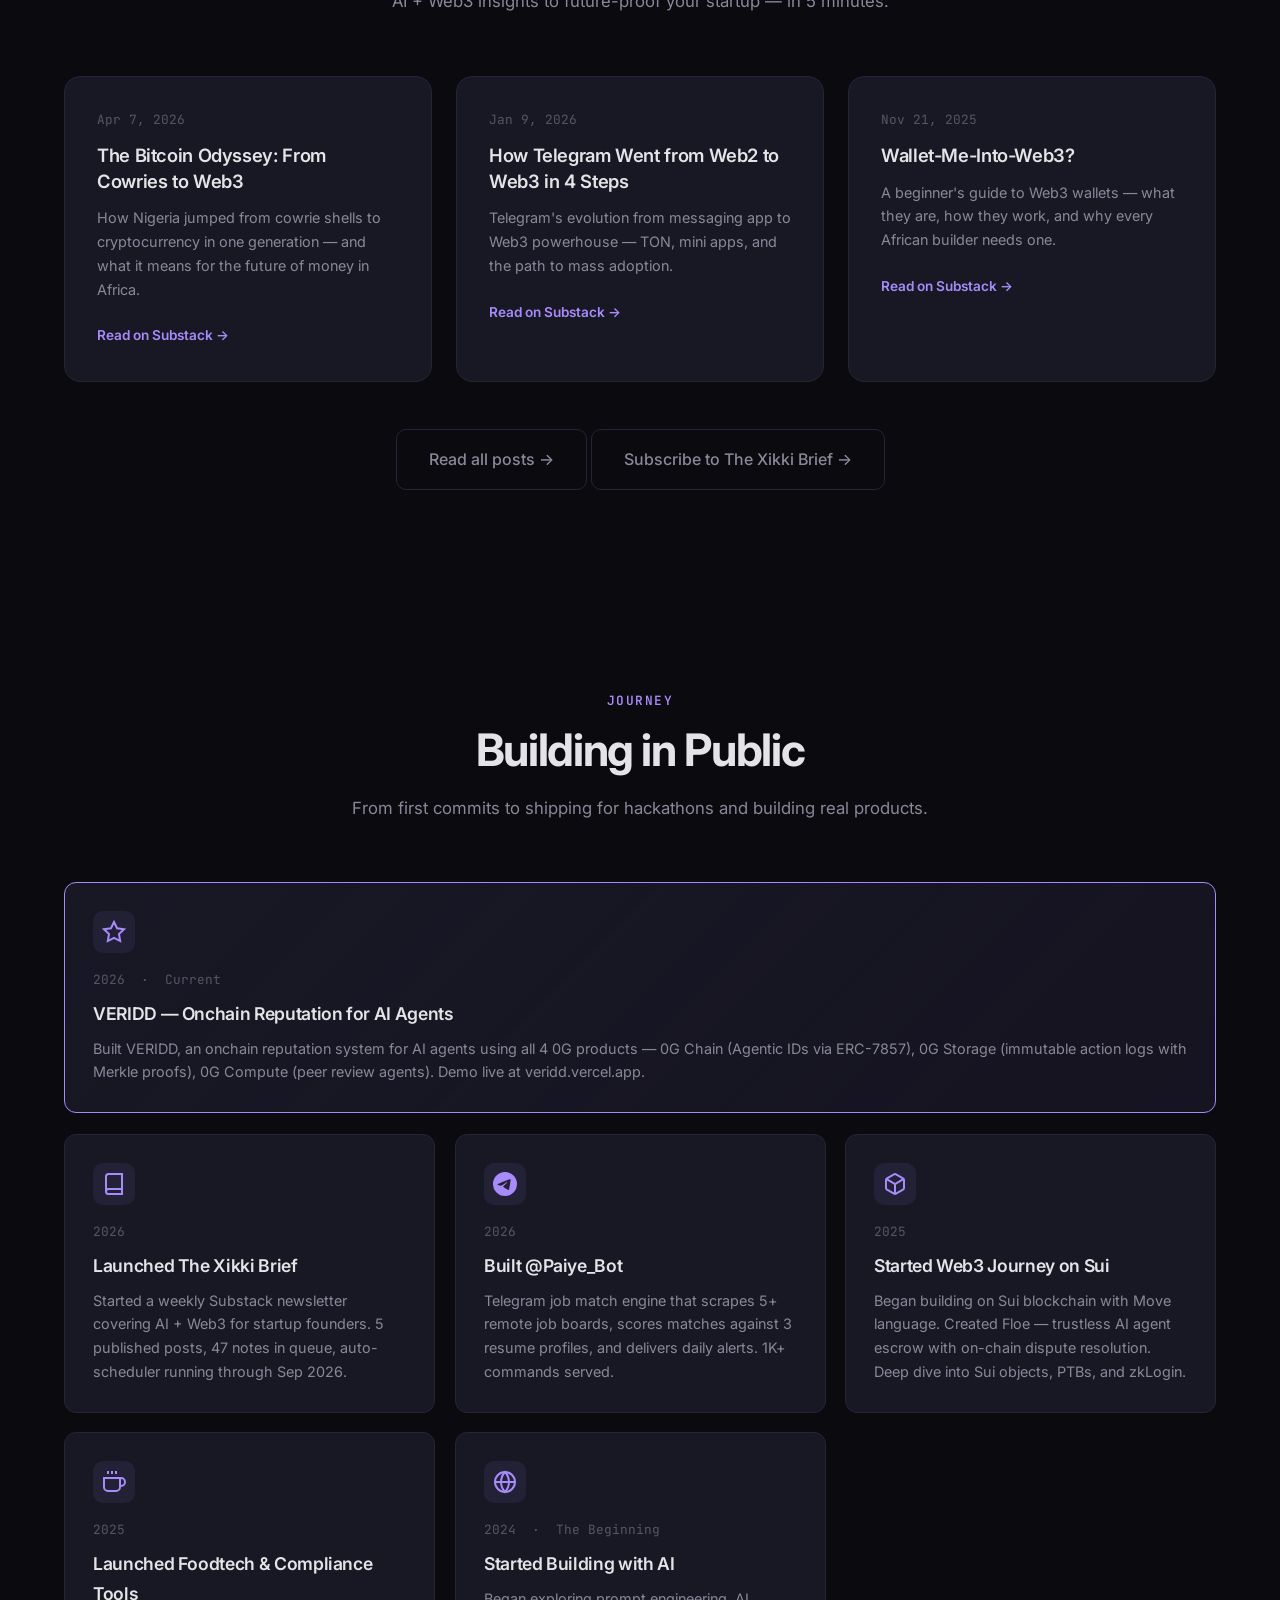
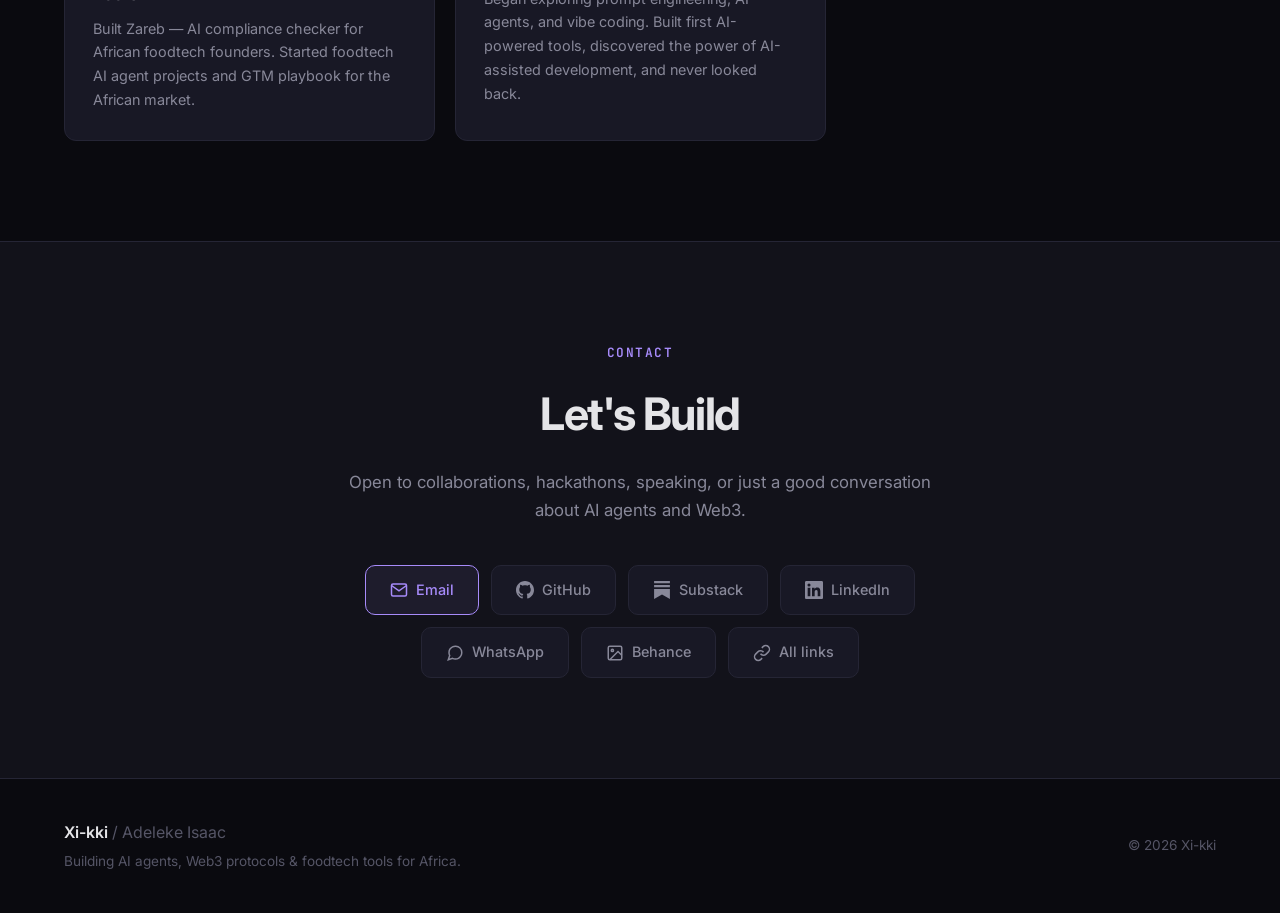
==== commit 053bef09: "Certifications, LinkedIn/WhatsApp/Behance/Linktree links, sameAs profiles; fix Talass + dead X links" ====
--- a/index.html
+++ b/index.html
@@ -71,13 +71,19 @@
         "sameAs": [
           "https://github.com/xi-kki",
           "https://thexikkibrief.substack.com",
-          "https://x.com/xikkibrief",
           "https://veridd.vercel.app",
-          "https://zareb.netlify.app"
+          "https://zareb.netlify.app",
+          "https://www.linkedin.com/in/adelekeisaac",
+          "https://linktr.ee/Xi.kki",
+          "https://about.me/Xi-kki",
+          "https://www.behance.net/adelsdelight",
+          "https://www.clippings.me/users/adelbee",
+          "https://t.me/Paiye_Bot",
+          "https://xi-kki.github.io/agents/"
         ],
         "hasOccupation": {
           "@type": "Occupation",
-          "name": "AI Agent & Foodtech Builder",
+          "name": "Forward Deployed Engineer: AI agents for food-tech",
           "occupationLocation": { "@type": "Country", "name": "Nigeria" },
           "skills": "AI Agents, Foodtech, Web3, Solidity, Move, TypeScript, Python"
         }
@@ -168,7 +174,7 @@
         "name": "How to contact Xi-kki for foodtech collaborations?",
         "acceptedAnswer": {
           "@type": "Answer",
-          "text": "Contact via email xikki.locker@gmail.com, GitHub github.com/xi-kki, X @xikkibrief, or Substack thexikkibrief.substack.com. Open to foodtech, AI agent, and Web3 collaborations."
+          "text": "Contact via email xikki.locker@gmail.com, GitHub github.com/xi-kki, LinkedIn linkedin.com/in/adelekeisaac, or Substack thexikkibrief.substack.com. Open to foodtech, AI agent, and Web3 collaborations."
         }
       }
     ]
@@ -807,7 +813,7 @@
           </div>
           <div class="venture-links">
             <a href="https://talass.vercel.app" target="_blank" class="venture-link">Live Demo →</a>
-            <a href="https://github.com/xi-kki/Talass" target="_blank" class="venture-link-gh">GitHub</a>
+            <a href="https://talass.vercel.app" target="_blank" class="venture-link-gh">Live app</a>
           </div>
           </div>
         </div>
@@ -937,6 +943,16 @@
               <span class="arrow">→</span>
             </a>
           </div>
+          <div class="cert-card">
+            <p class="cert-title">Certifications</p>
+            <ul class="cert-list">
+              <li><span>Claude Code in Action</span><em>Anthropic</em></li>
+              <li><span>AI Fluency: Framework &amp; Foundations</span><em>Anthropic</em></li>
+              <li><span>Claude 101</span><em>Anthropic</em></li>
+              <li><span>Generative AI Mastermind</span><em>Outskill</em></li>
+              <li><span>Introduction to AI Agents</span><em>Helicode</em></li>
+            </ul>
+          </div>
         </div>
       </div>
     </div>
@@ -1072,13 +1088,25 @@
             <svg width="18" height="18" viewBox="0 0 24 24" fill="currentColor"><path d="M12 0C5.37 0 0 5.37 0 12c0 5.3 3.438 9.8 8.205 11.385.6.113.82-.258.82-.577 0-.285-.01-1.04-.015-2.04-3.338.724-4.042-1.61-4.042-1.61-.546-1.385-1.335-1.755-1.335-1.755-1.087-.744.084-.729.084-.729 1.205.084 1.838 1.236 1.838 1.236 1.07 1.835 2.809 1.305 3.495.998.108-.776.417-1.305.76-1.605-2.665-.3-5.466-1.332-5.466-5.93 0-1.31.465-2.38 1.235-3.22-.135-.303-.54-1.523.105-3.176 0 0 1.005-.322 3.3 1.23.96-.267 1.98-.399 3-.405 1.02.006 2.04.138 3 .405 2.28-1.552 3.285-1.23 3.285-1.23.645 1.653.24 2.873.12 3.176.765.84 1.23 1.91 1.23 3.22 0 4.61-2.805 5.625-5.475 5.92.42.36.81 1.096.81 2.22 0 1.606-.015 2.896-.015 3.286 0 .315.21.69.825.57C20.565 21.795 24 17.295 24 12 24 5.37 18.63 0 12 0z"/></svg>
             GitHub
           </a>
-          <a href="https://x.com/xikkibrief" target="_blank" class="social-btn">
-            <svg width="18" height="18" viewBox="0 0 24 24" fill="currentColor"><path d="M18.244 2.25h3.308l-7.227 8.26 8.502 11.24H16.17l-5.214-6.817L4.99 21.75H1.68l7.73-8.835L1.254 2.25H8.08l4.713 6.231zm-1.161 17.52h1.833L7.084 4.126H5.117z"/></svg>
-            X / Twitter
-          </a>
           <a href="https://thexikkibrief.substack.com" target="_blank" class="social-btn">
             <svg width="18" height="18" viewBox="0 0 24 24" fill="currentColor"><path d="M22.539 8.242H1.46V5.406h21.08v2.836zM1.46 10.812V24L12 18.11 22.54 24V10.812H1.46zM22.54 0H1.46v2.836h21.08V0z"/></svg>
             Substack
+          </a>
+          <a href="https://www.linkedin.com/in/adelekeisaac" target="_blank" rel="noopener" class="social-btn">
+            <svg width="18" height="18" viewBox="0 0 24 24" fill="currentColor"><path d="M20.45 20.45h-3.56v-5.57c0-1.33-.02-3.04-1.85-3.04-1.85 0-2.14 1.45-2.14 2.94v5.67H9.35V9h3.41v1.56h.05c.48-.9 1.64-1.85 3.37-1.85 3.6 0 4.27 2.37 4.27 5.45v6.29zM5.34 7.43a2.06 2.06 0 1 1 0-4.13 2.06 2.06 0 0 1 0 4.13zM7.12 20.45H3.56V9h3.56v11.45zM22.22 0H1.77C.79 0 0 .77 0 1.73v20.54C0 23.23.79 24 1.77 24h20.45c.98 0 1.78-.77 1.78-1.73V1.73C24 .77 23.2 0 22.22 0z"/></svg>
+            LinkedIn
+          </a>
+          <a href="https://wa.me/2349066339975" target="_blank" rel="noopener" class="social-btn">
+            <svg width="18" height="18" viewBox="0 0 24 24" fill="none" stroke="currentColor" stroke-width="2"><path d="M21 11.5a8.38 8.38 0 0 1-.9 3.8 8.5 8.5 0 0 1-7.6 4.7 8.38 8.38 0 0 1-3.8-.9L3 21l1.9-5.7a8.38 8.38 0 0 1-.9-3.8 8.5 8.5 0 0 1 4.7-7.6 8.38 8.38 0 0 1 3.8-.9h.5a8.48 8.48 0 0 1 8 8v.5z"/></svg>
+            WhatsApp
+          </a>
+          <a href="https://www.behance.net/adelsdelight" target="_blank" rel="noopener" class="social-btn">
+            <svg width="18" height="18" viewBox="0 0 24 24" fill="none" stroke="currentColor" stroke-width="2"><rect x="3" y="3" width="18" height="18" rx="2"/><circle cx="8.5" cy="8.5" r="1.5"/><polyline points="21 15 16 10 5 21"/></svg>
+            Behance
+          </a>
+          <a href="https://linktr.ee/Xi.kki" target="_blank" rel="noopener" class="social-btn">
+            <svg width="18" height="18" viewBox="0 0 24 24" fill="none" stroke="currentColor" stroke-width="2"><path d="M10 13a5 5 0 0 0 7.54.54l3-3a5 5 0 0 0-7.07-7.07l-1.72 1.71"/><path d="M14 11a5 5 0 0 0-7.54-.54l-3 3a5 5 0 0 0 7.07 7.07l1.71-1.71"/></svg>
+            All links
           </a>
         </div>
       </div>
--- a/css/style.css
+++ b/css/style.css
@@ -1163,3 +1163,11 @@
 .explore-go { font-weight: 600; color: var(--accent); font-size: 14px; }
 @media (max-width: 960px) { .explore-grid { grid-template-columns: repeat(2, 1fr); } }
 @media (max-width: 560px) { .explore-grid { grid-template-columns: 1fr; } }
+
+/* ─── Certifications (about sidebar) ─── */
+.cert-card { margin-top: 16px; padding: 20px; background: var(--bg-card); border: 1px solid var(--border); border-radius: var(--radius-lg); }
+.cert-title { font-family: var(--font-mono); font-size: 12px; letter-spacing: .06em; text-transform: uppercase; color: var(--accent); margin-bottom: 12px; }
+.cert-list { list-style: none; display: flex; flex-direction: column; gap: 10px; }
+.cert-list li { display: flex; justify-content: space-between; gap: 12px; font-size: 14px; color: var(--text); }
+.cert-list em { font-style: normal; color: var(--text-muted); white-space: nowrap; }
+.contact-social { flex-wrap: wrap; }
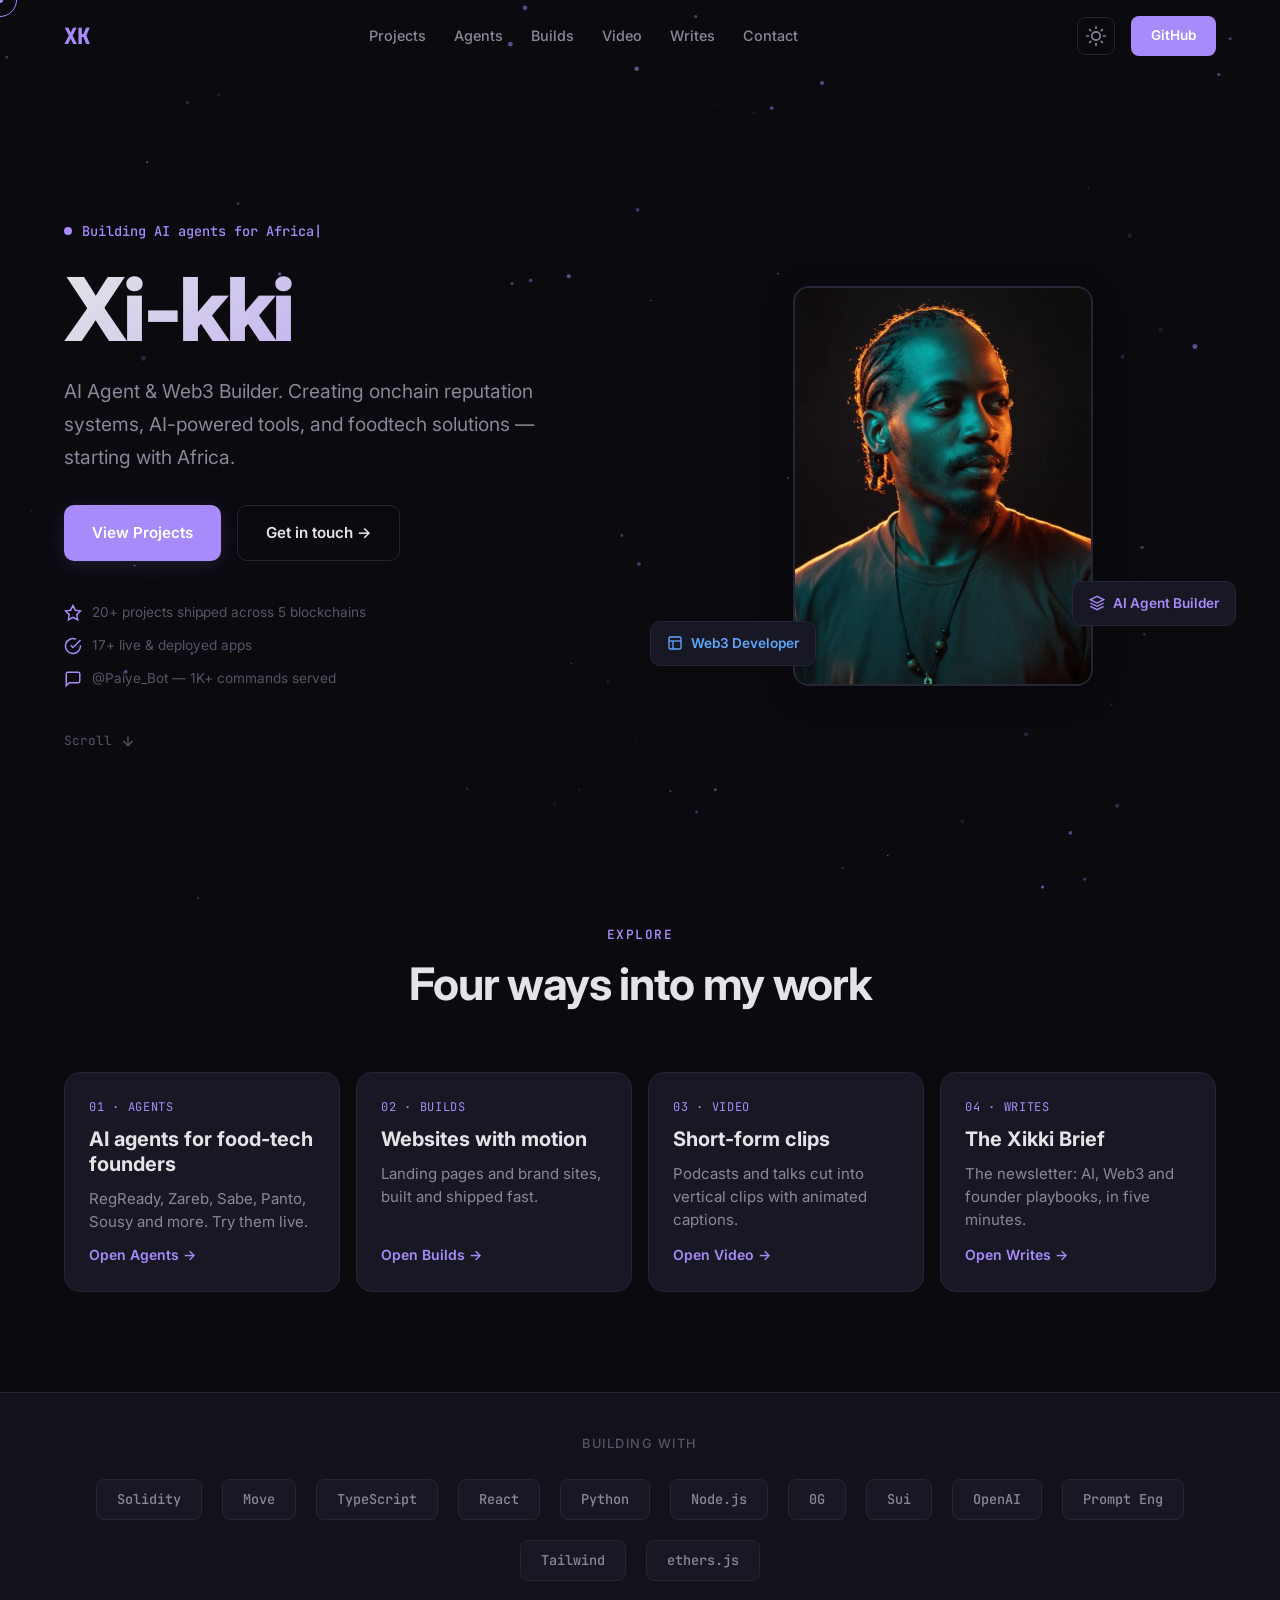
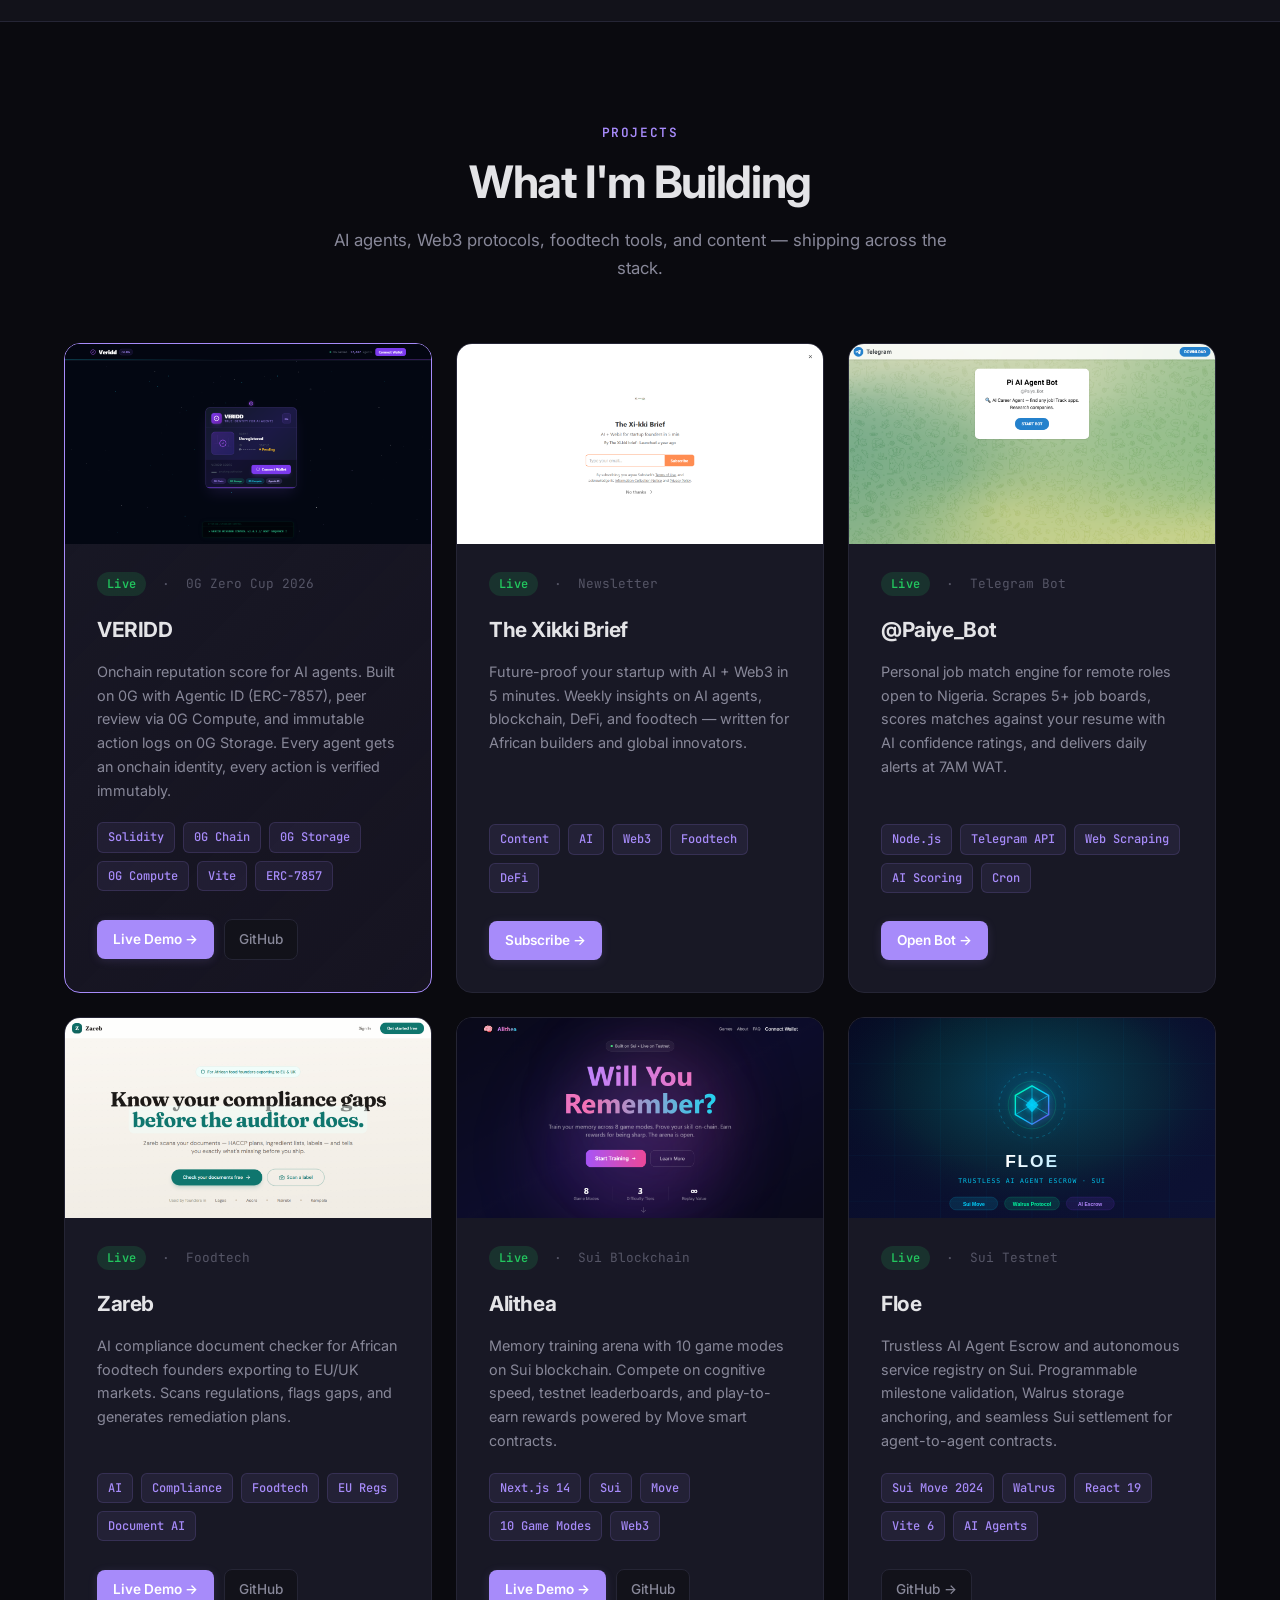
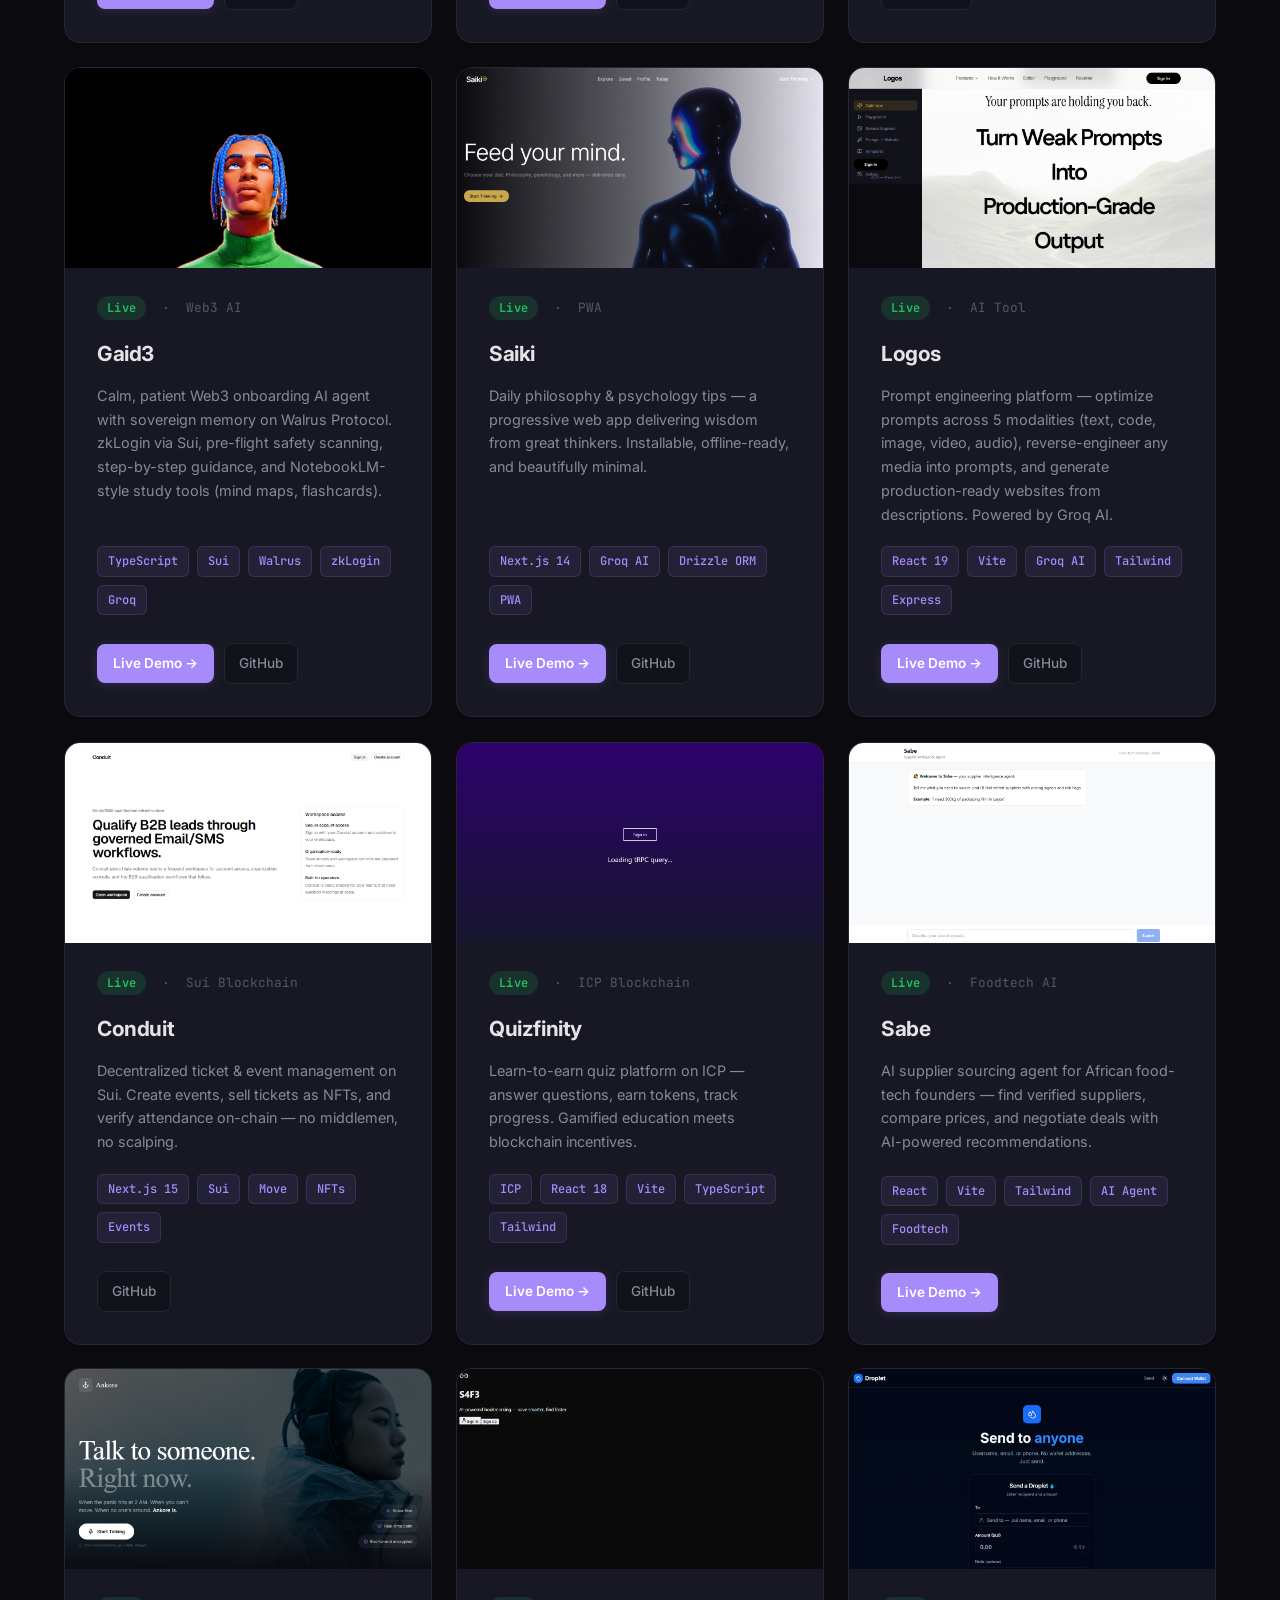
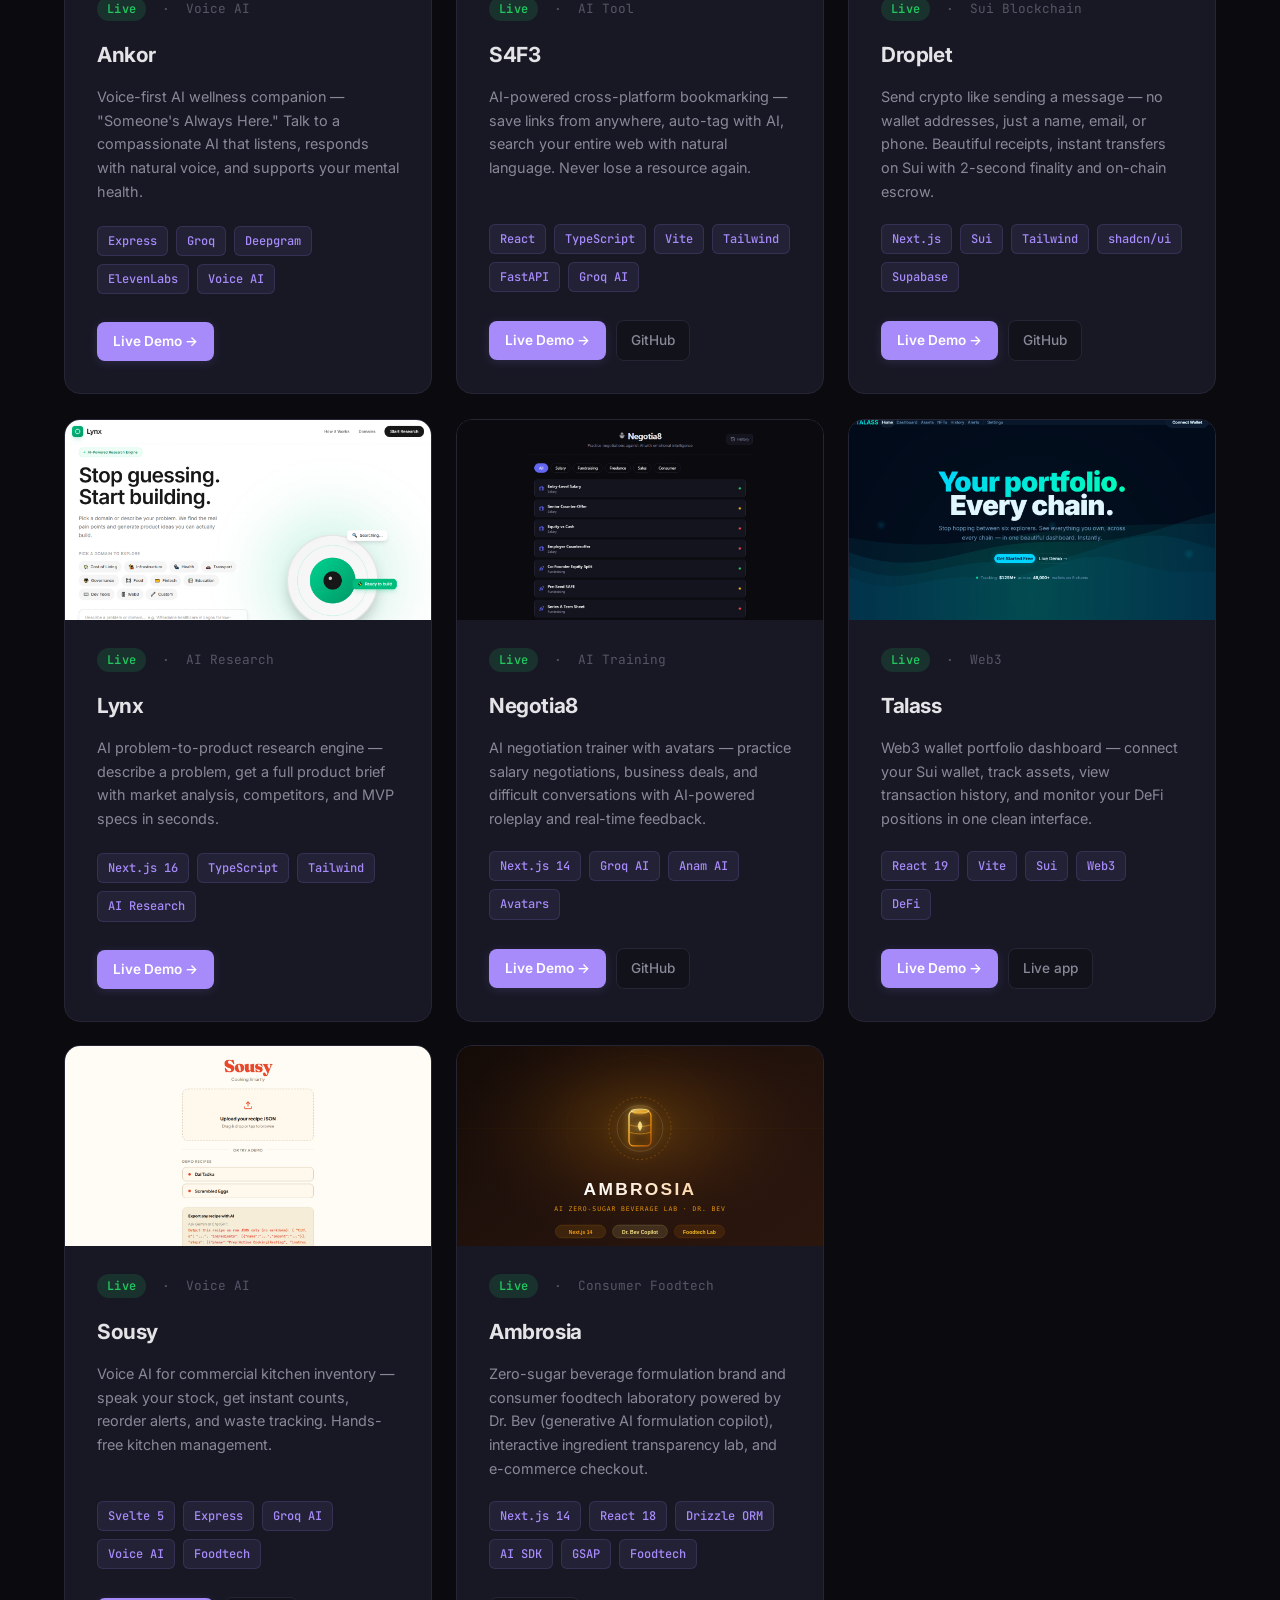
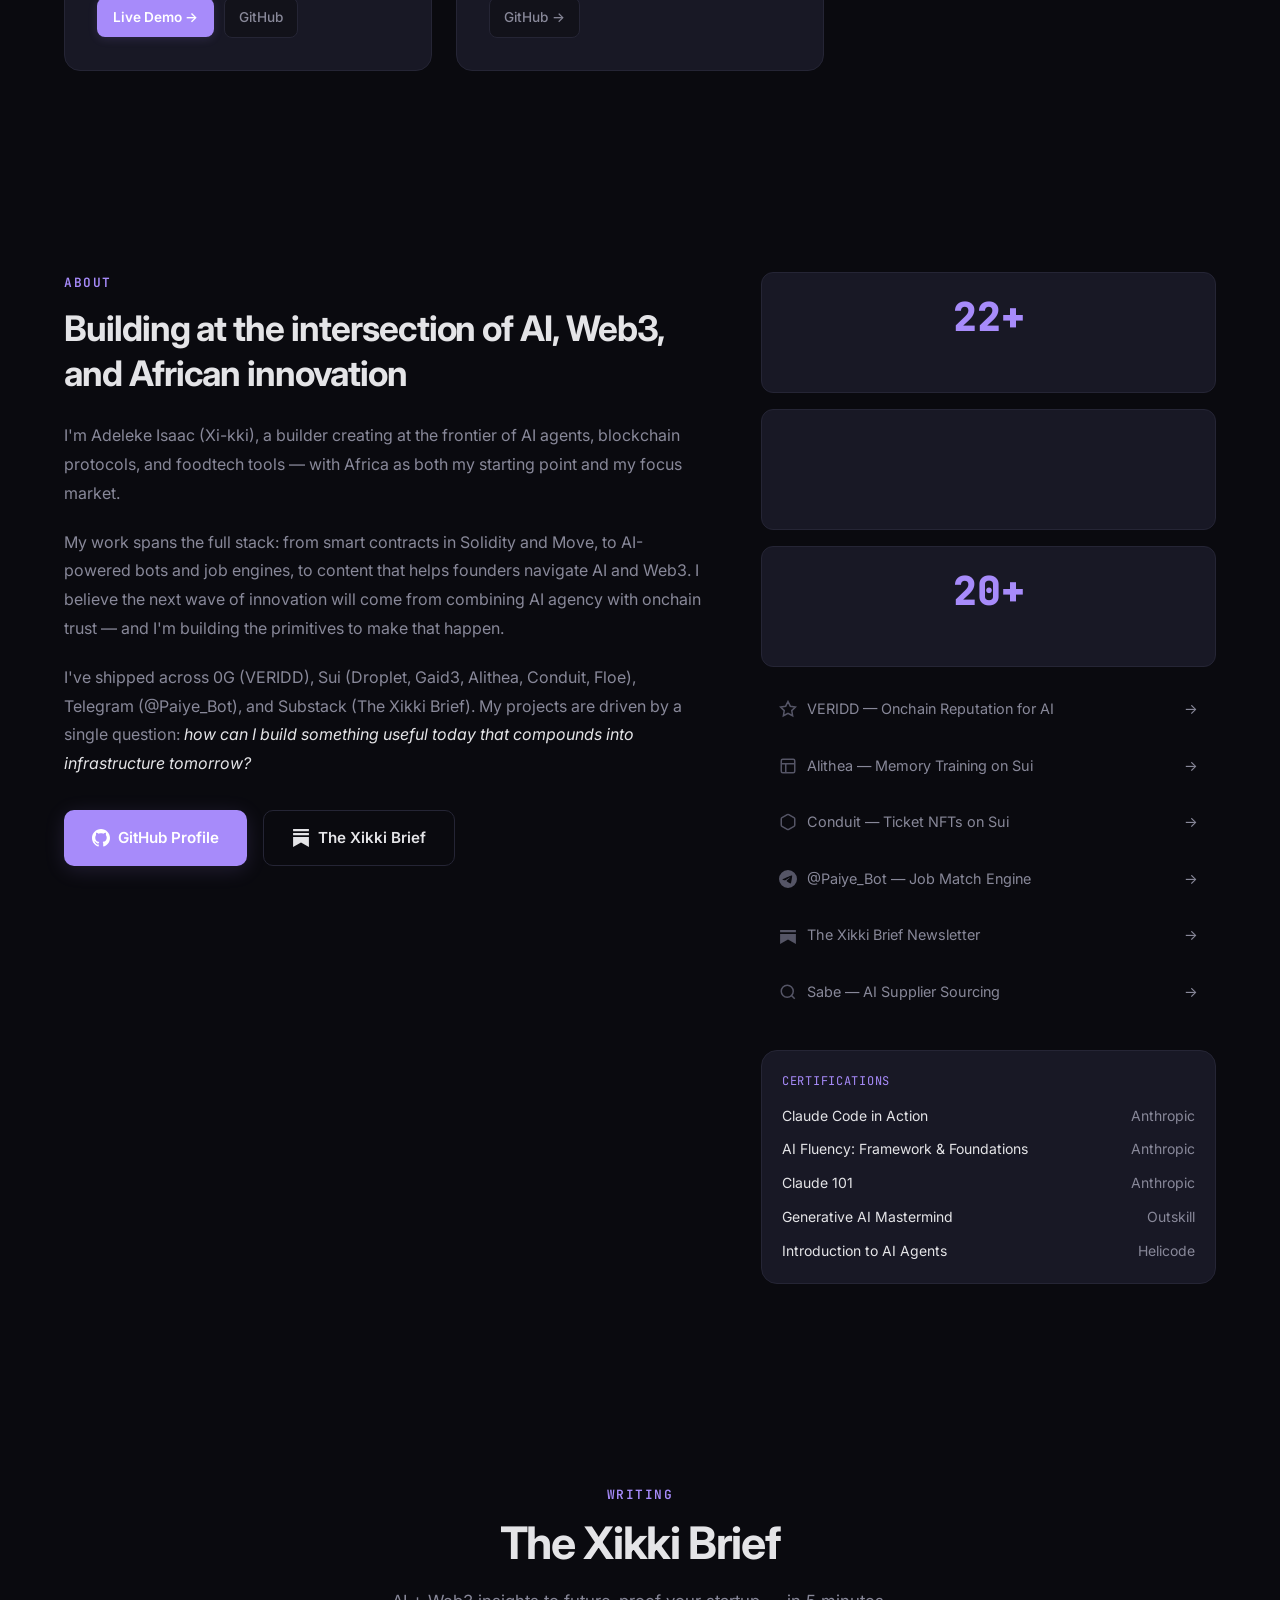
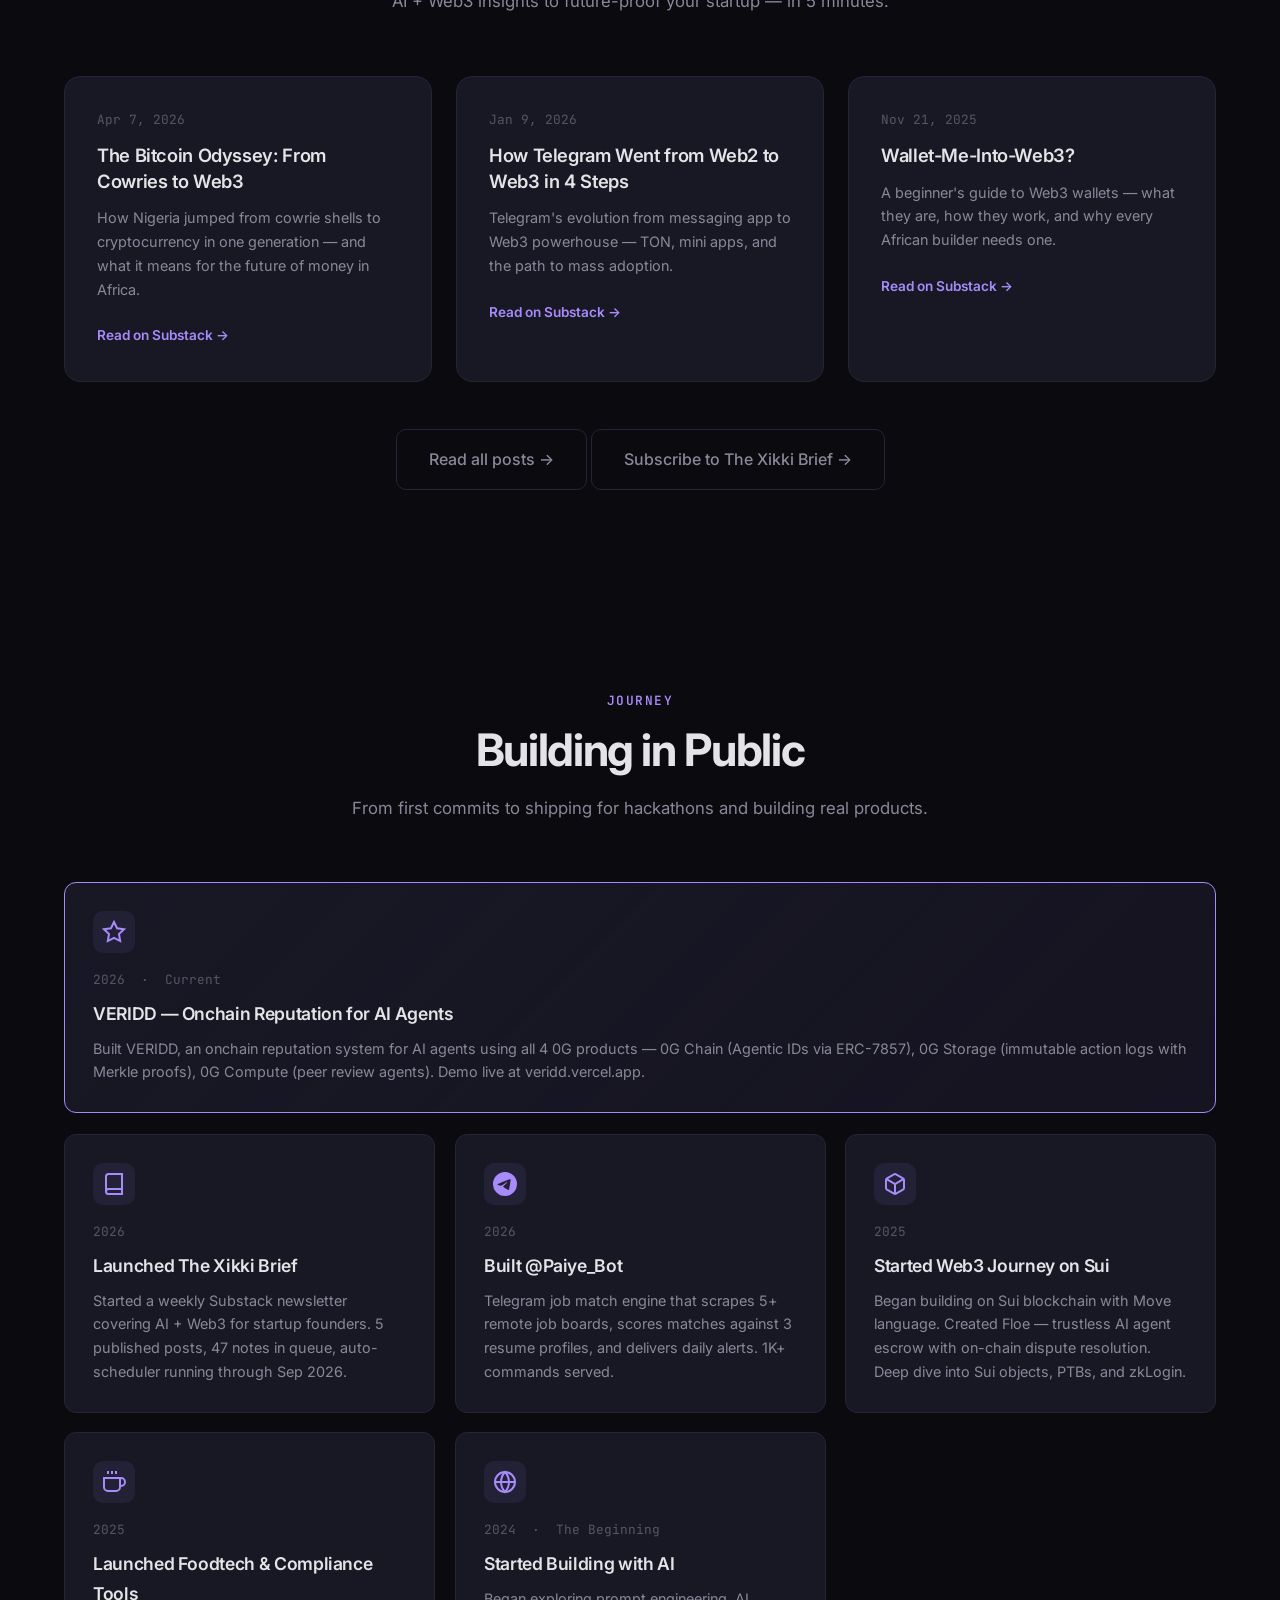
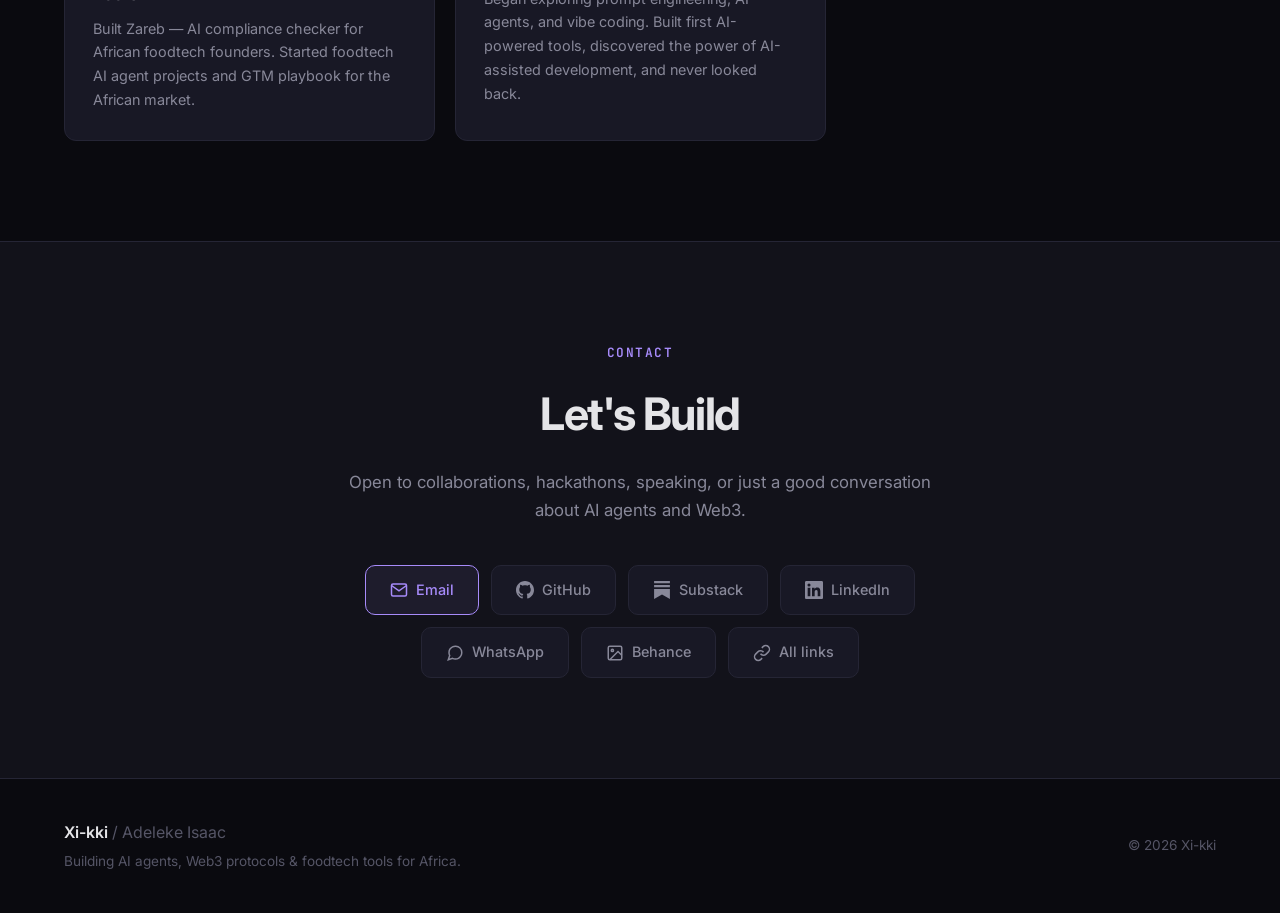
==== commit a6696068: "Portfolio: certifications anchor" ====
--- a/index.html
+++ b/index.html
@@ -943,7 +943,7 @@
               <span class="arrow">→</span>
             </a>
           </div>
-          <div class="cert-card">
+          <div class="cert-card" id="certifications">
             <p class="cert-title">Certifications</p>
             <ul class="cert-list">
               <li><span>Claude Code in Action</span><em>Anthropic</em></li>
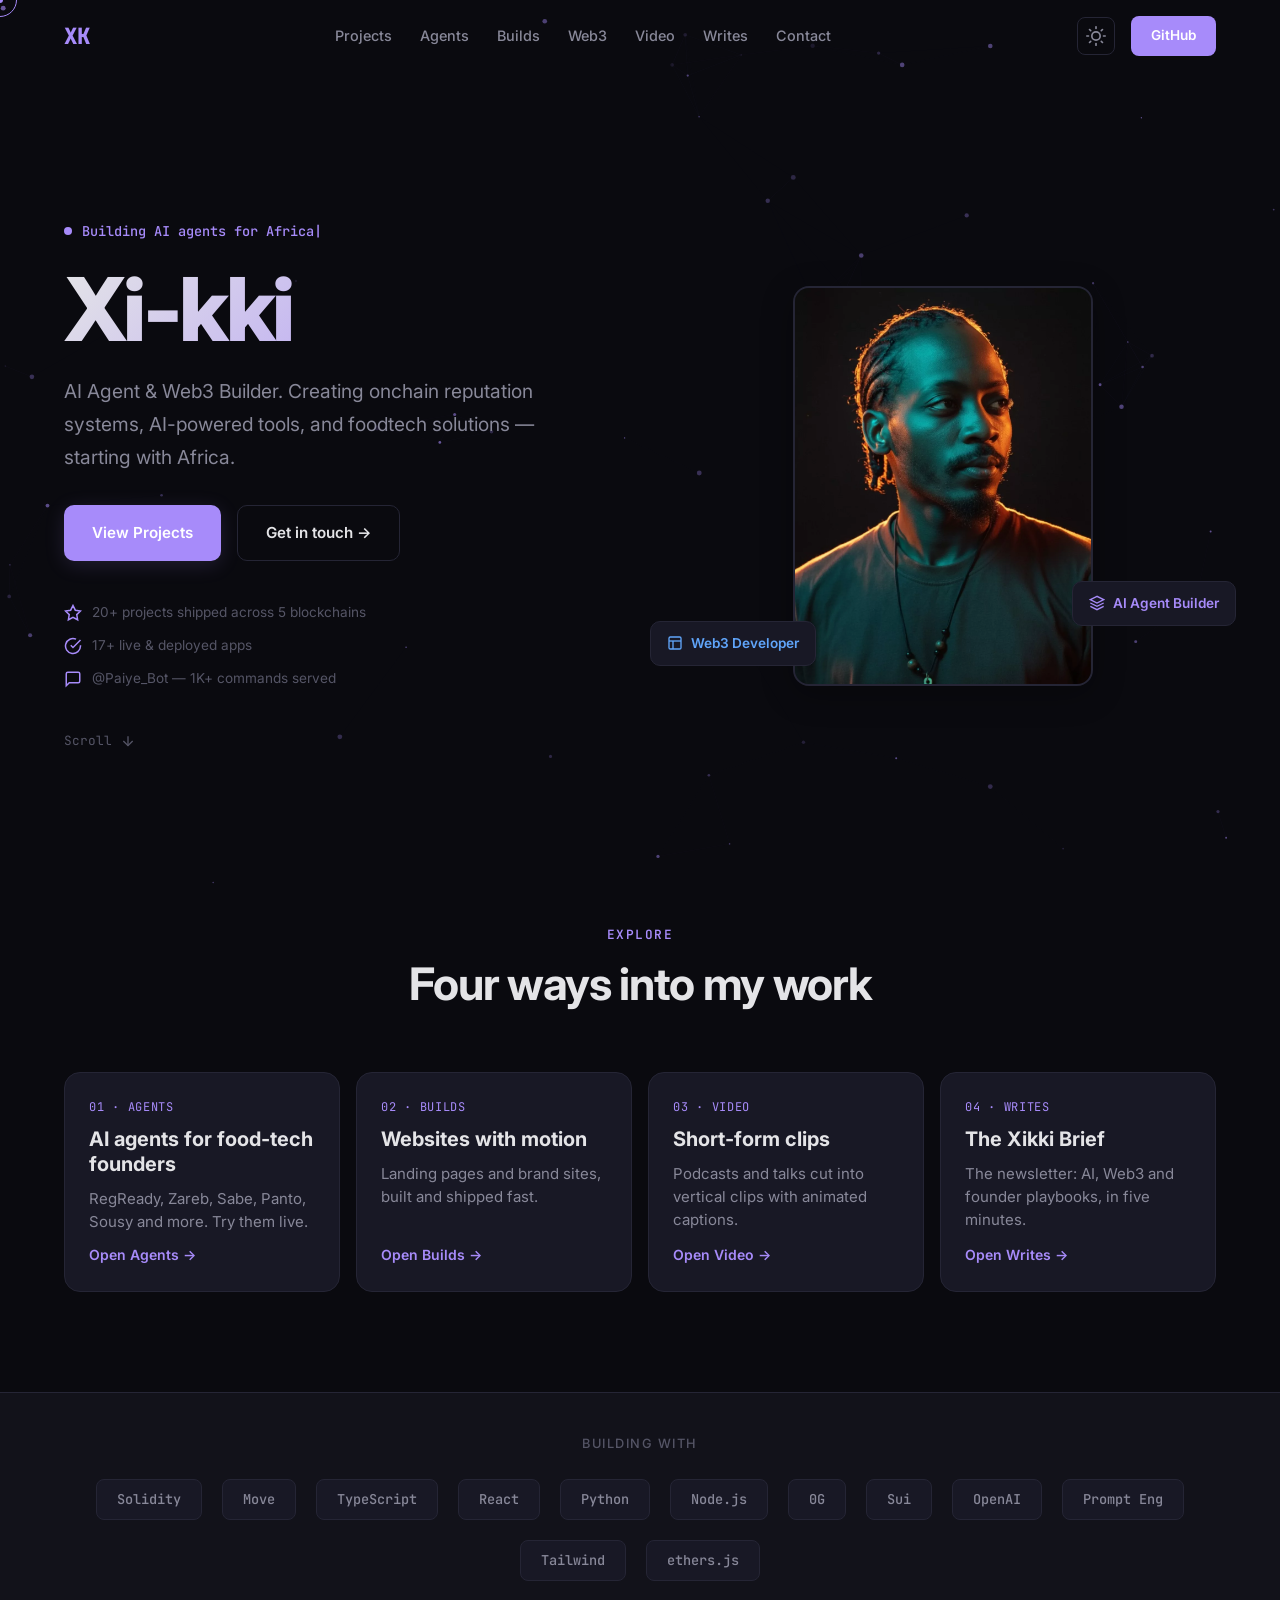
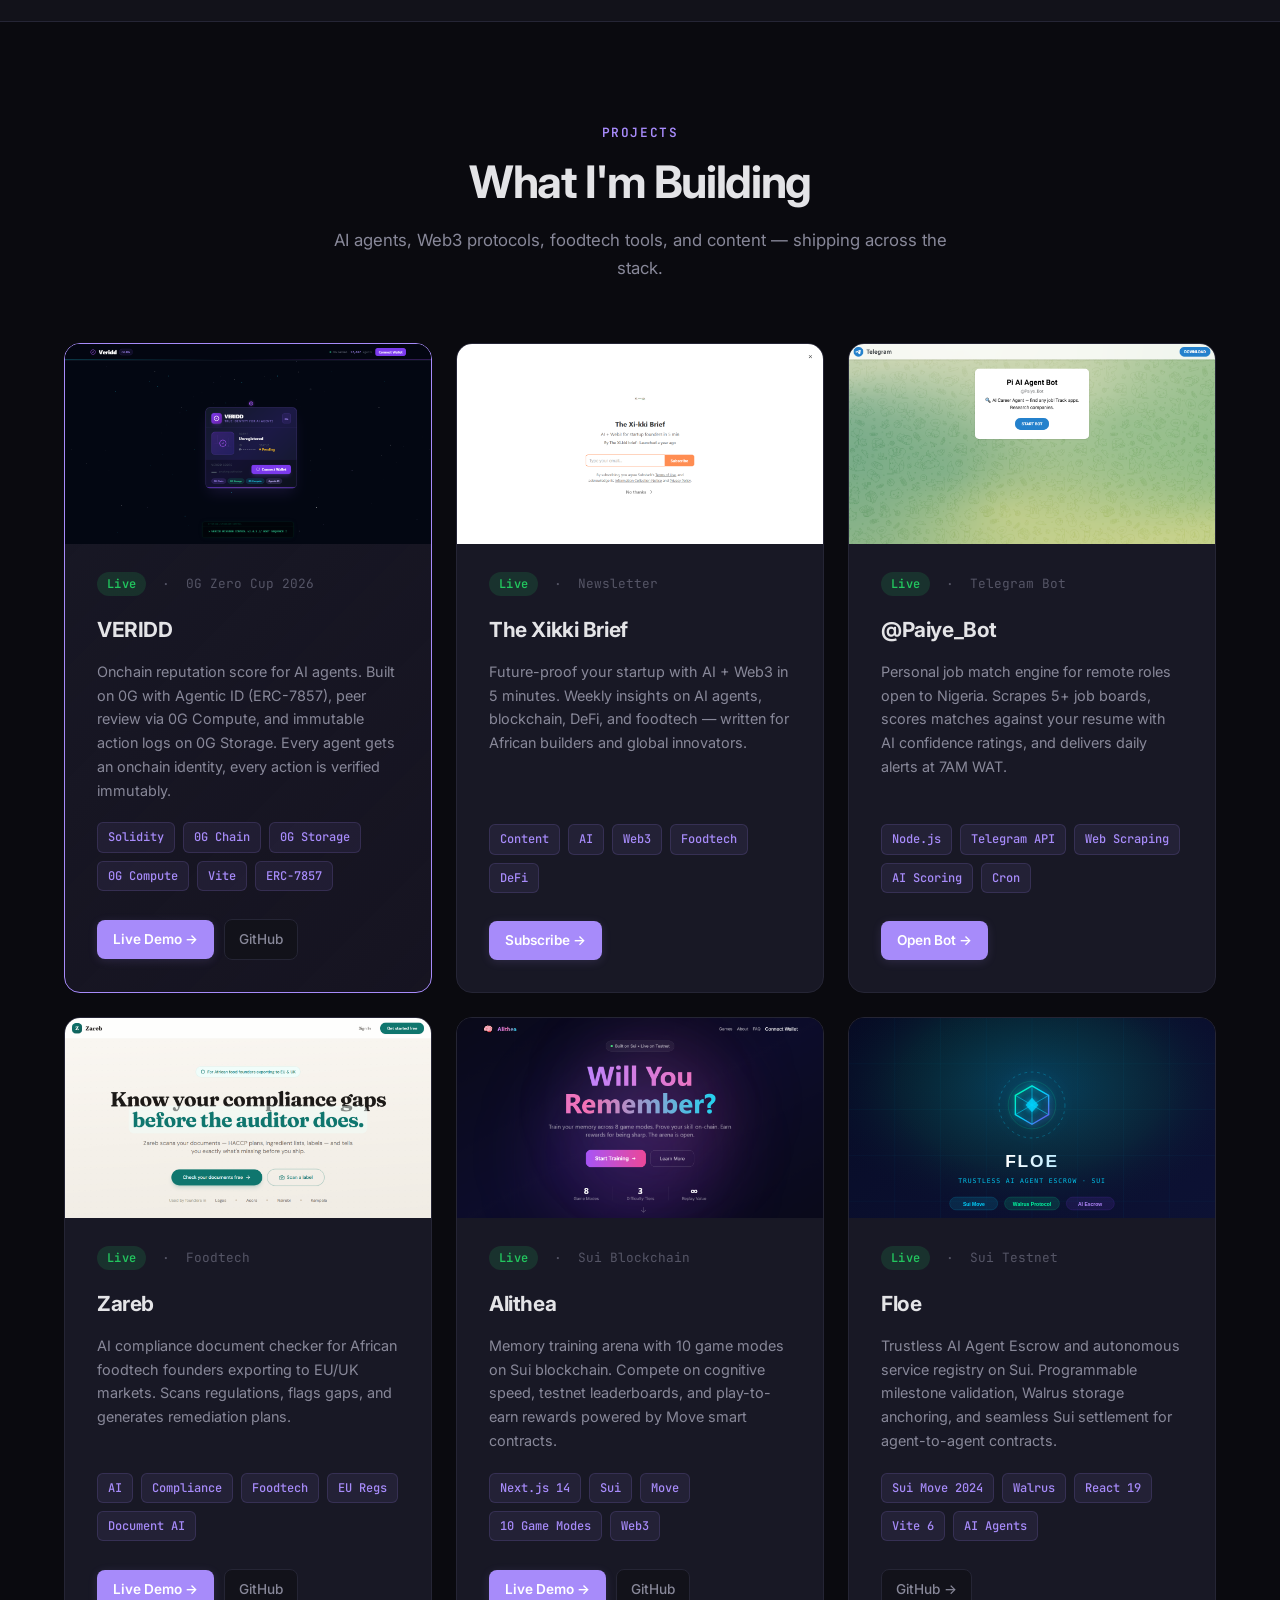
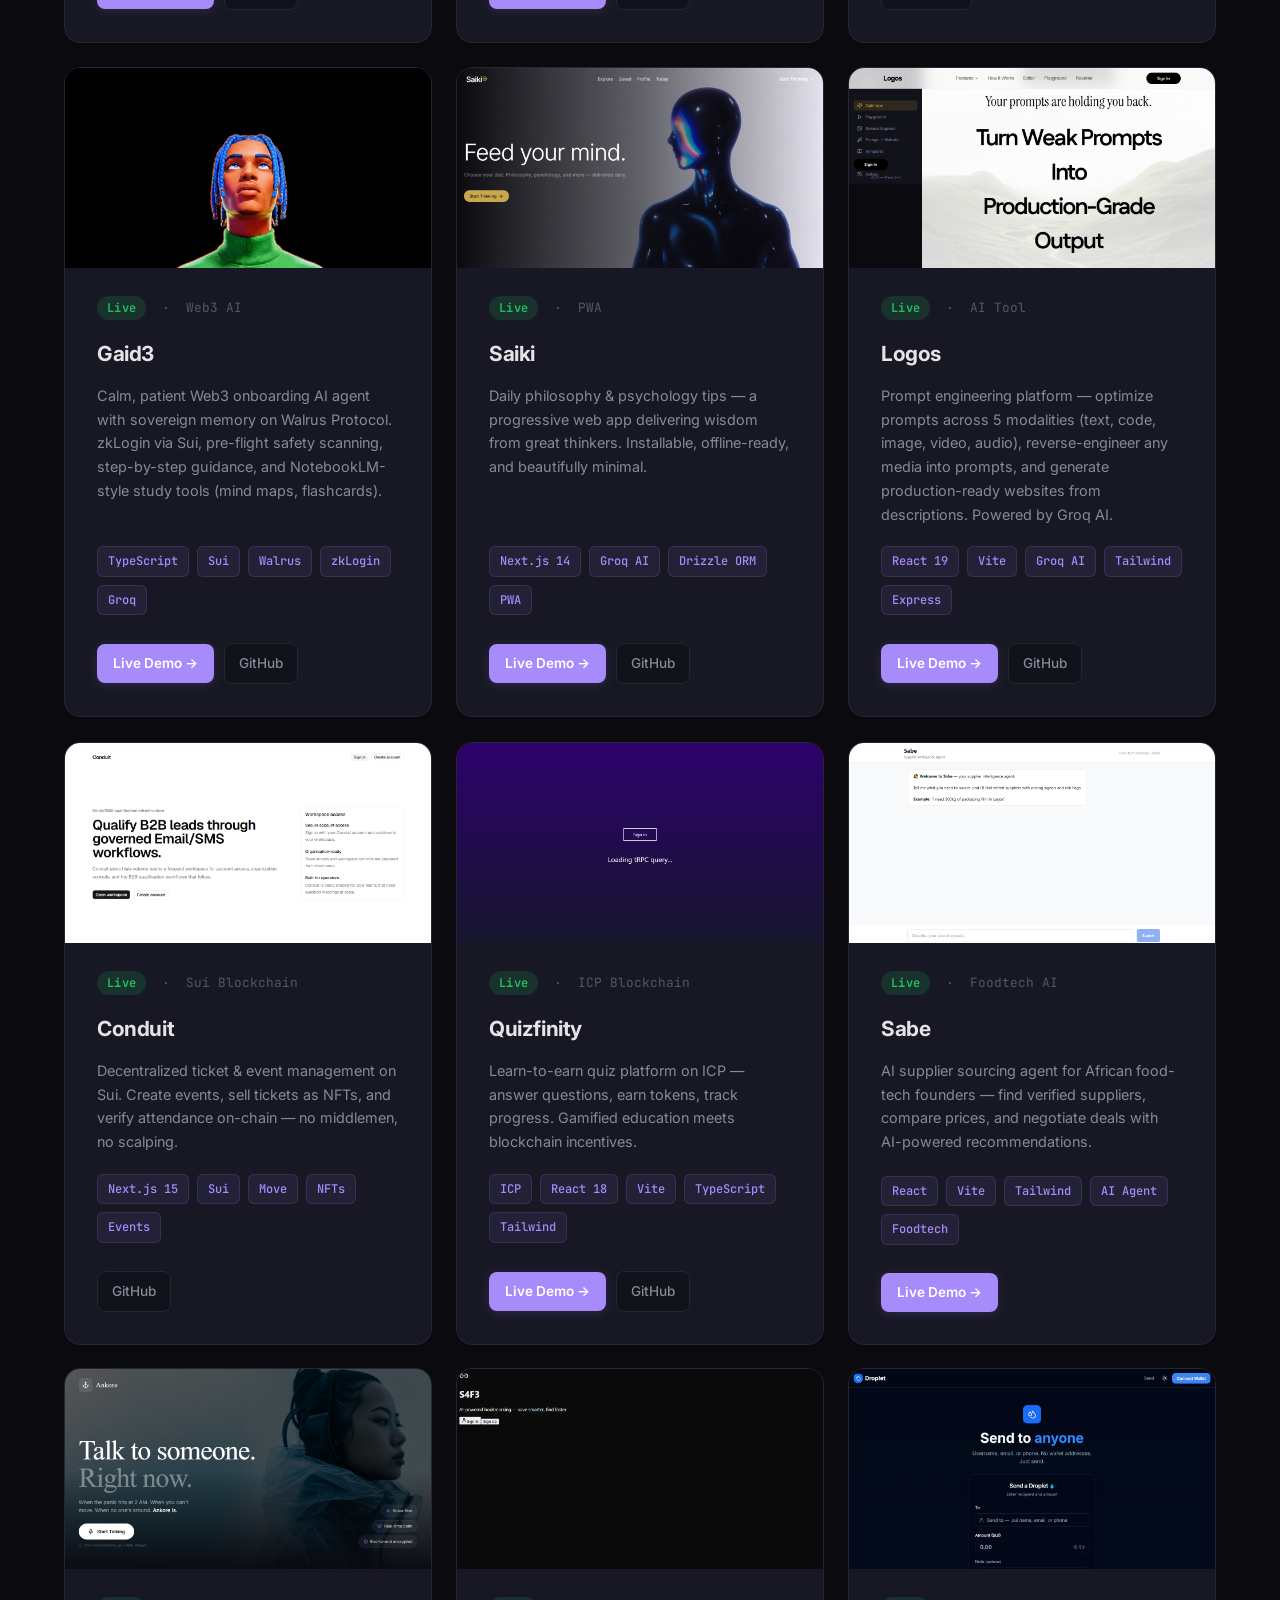
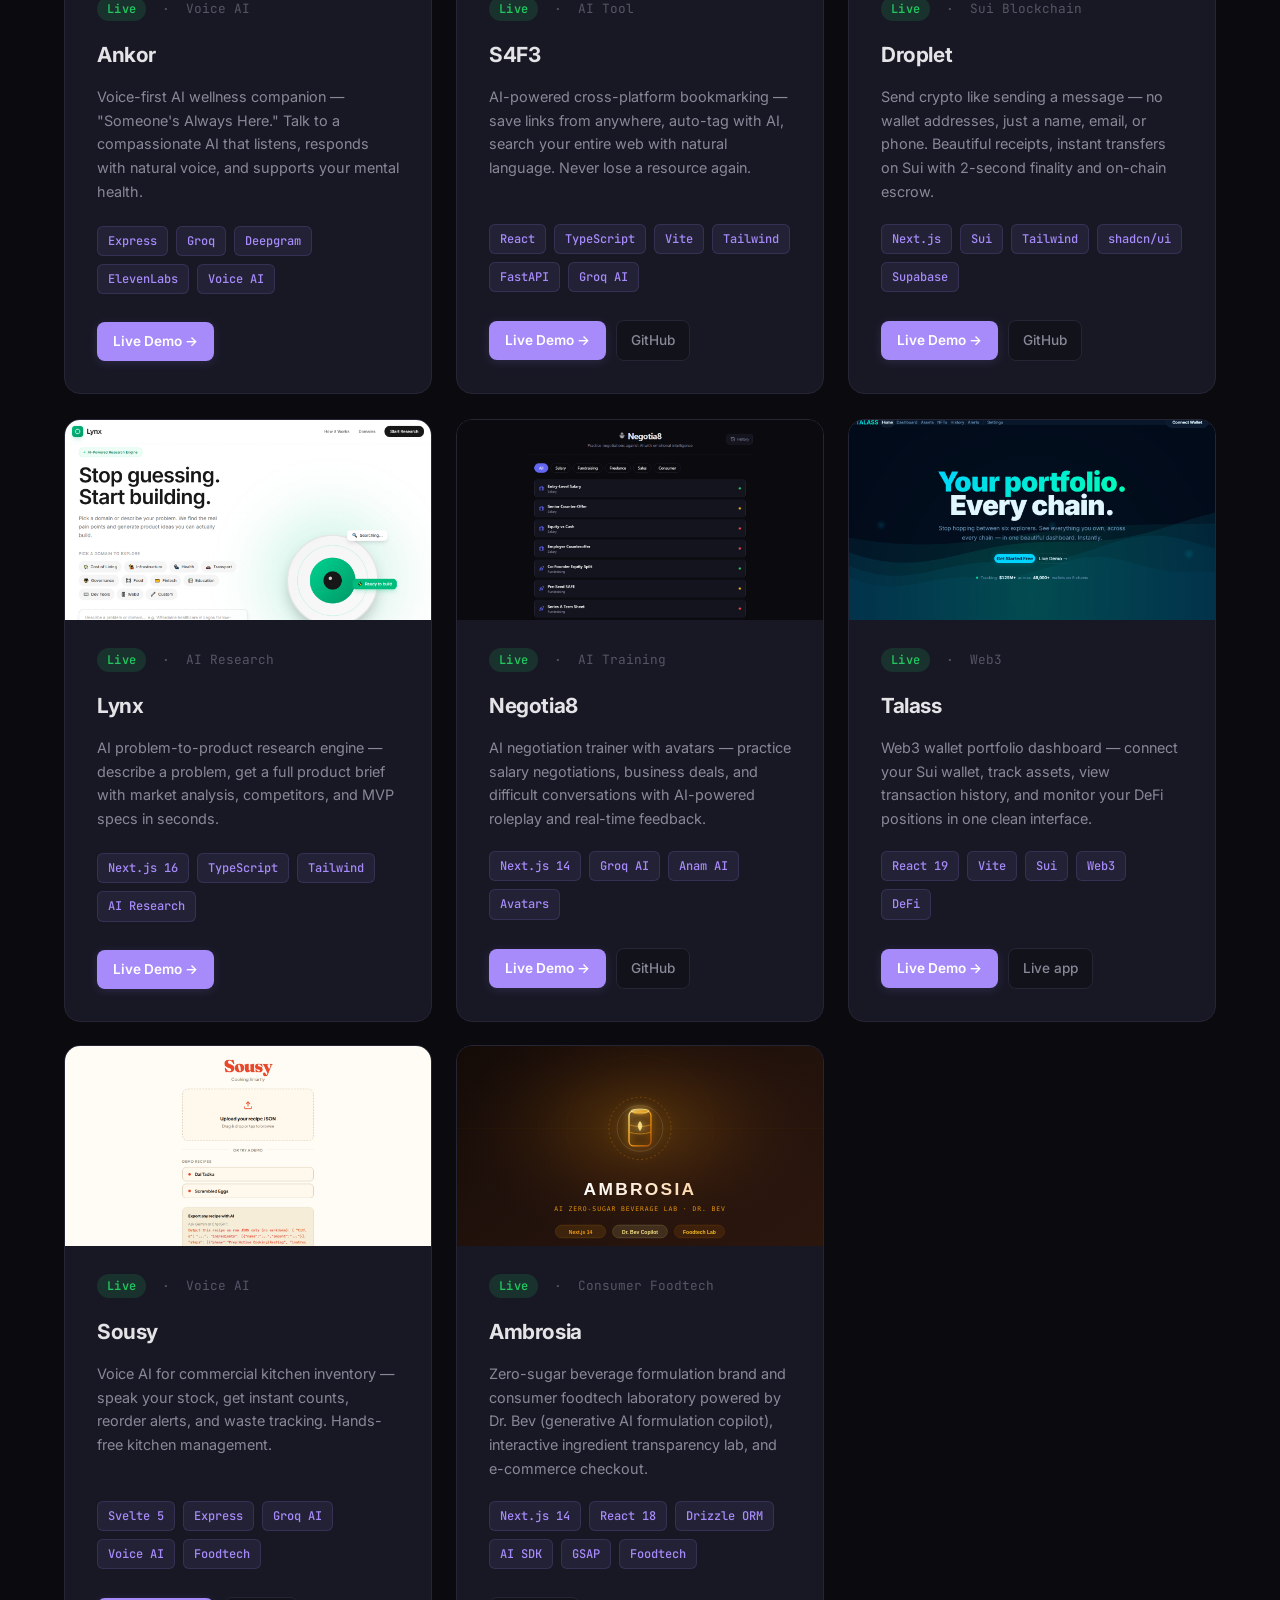
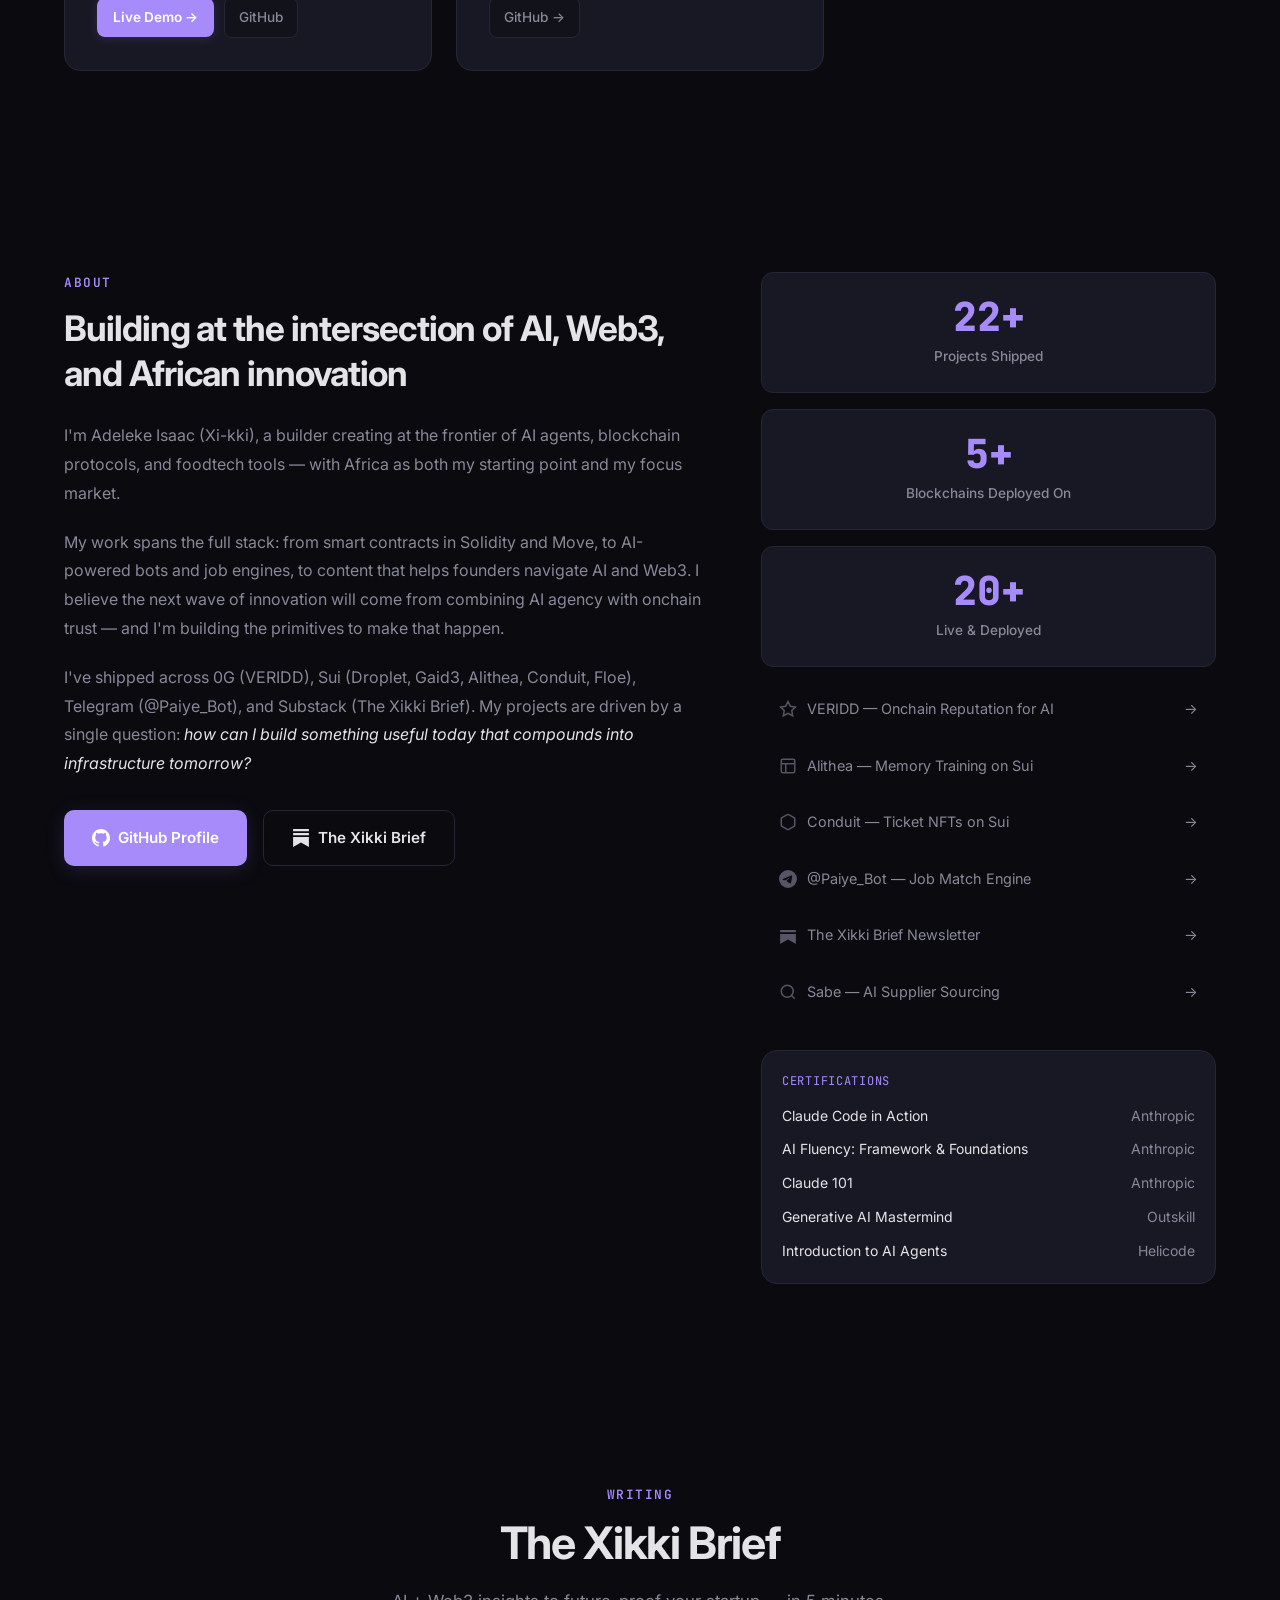
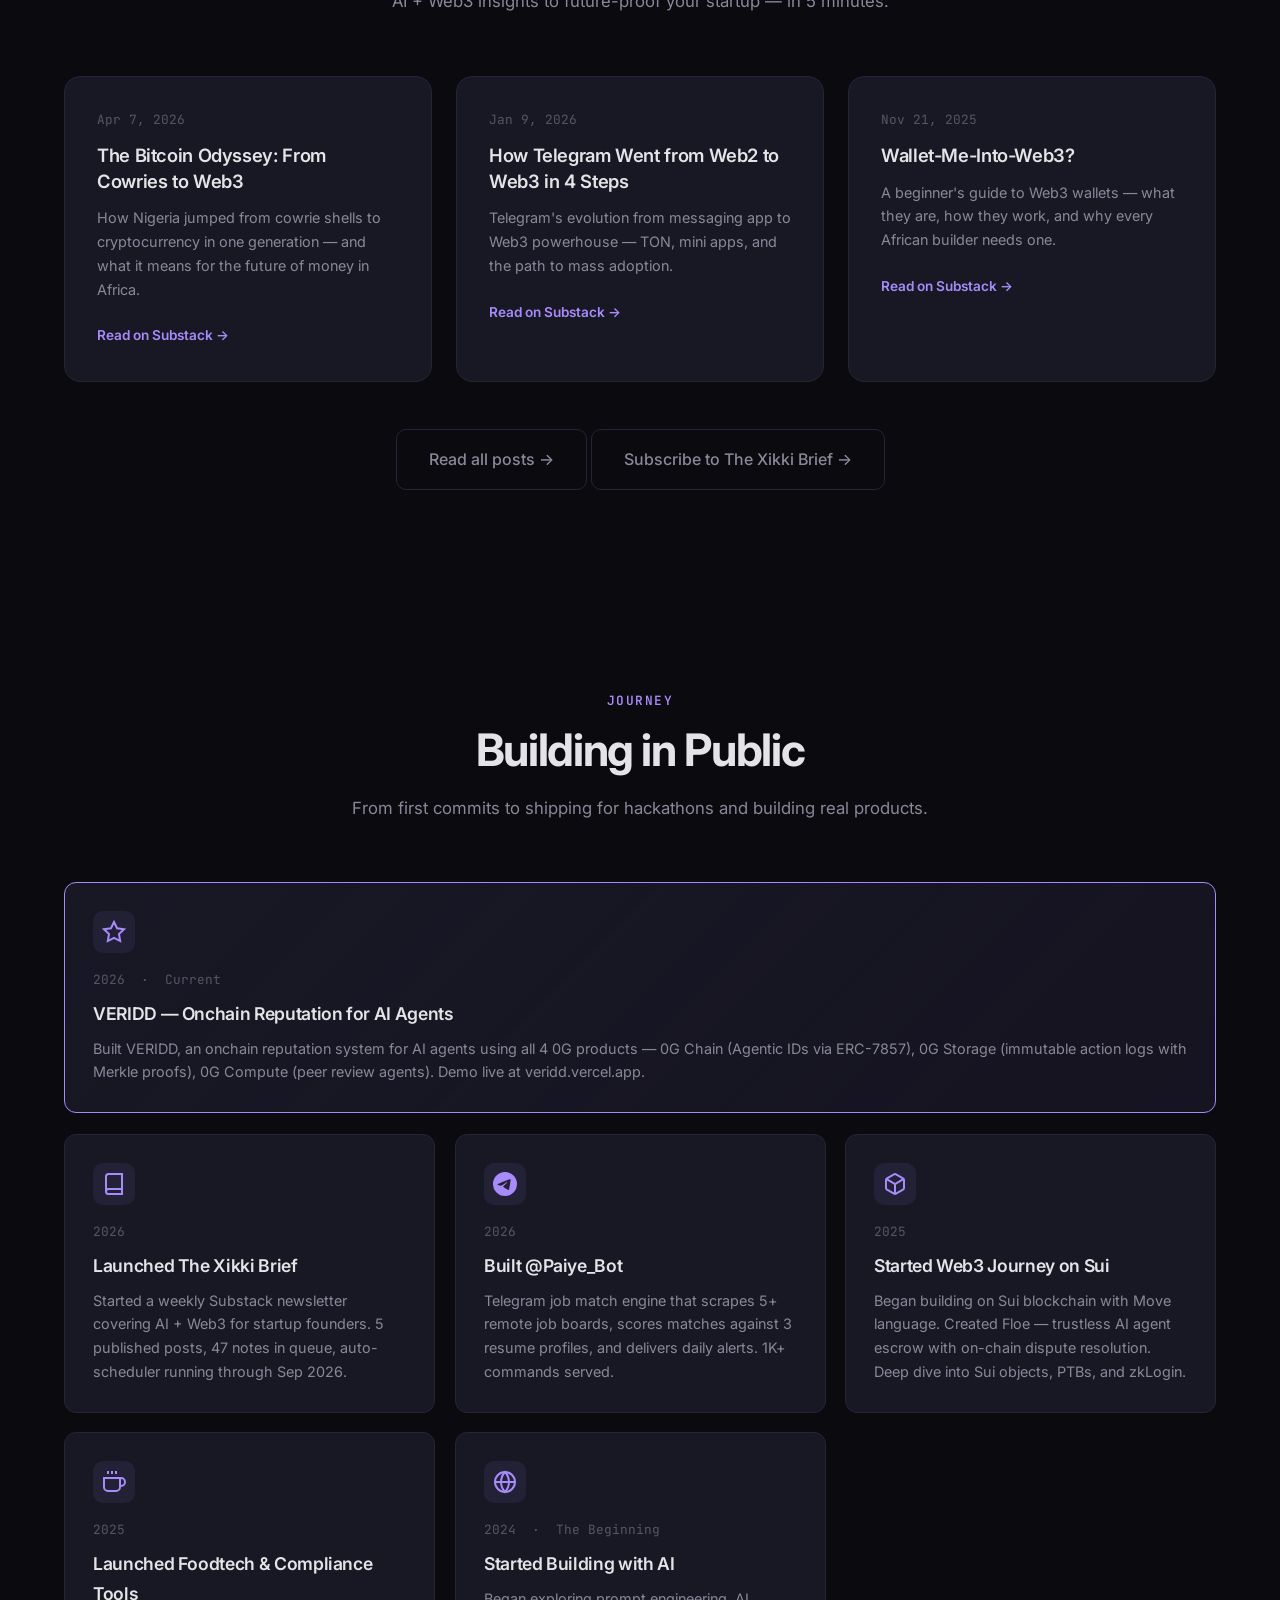
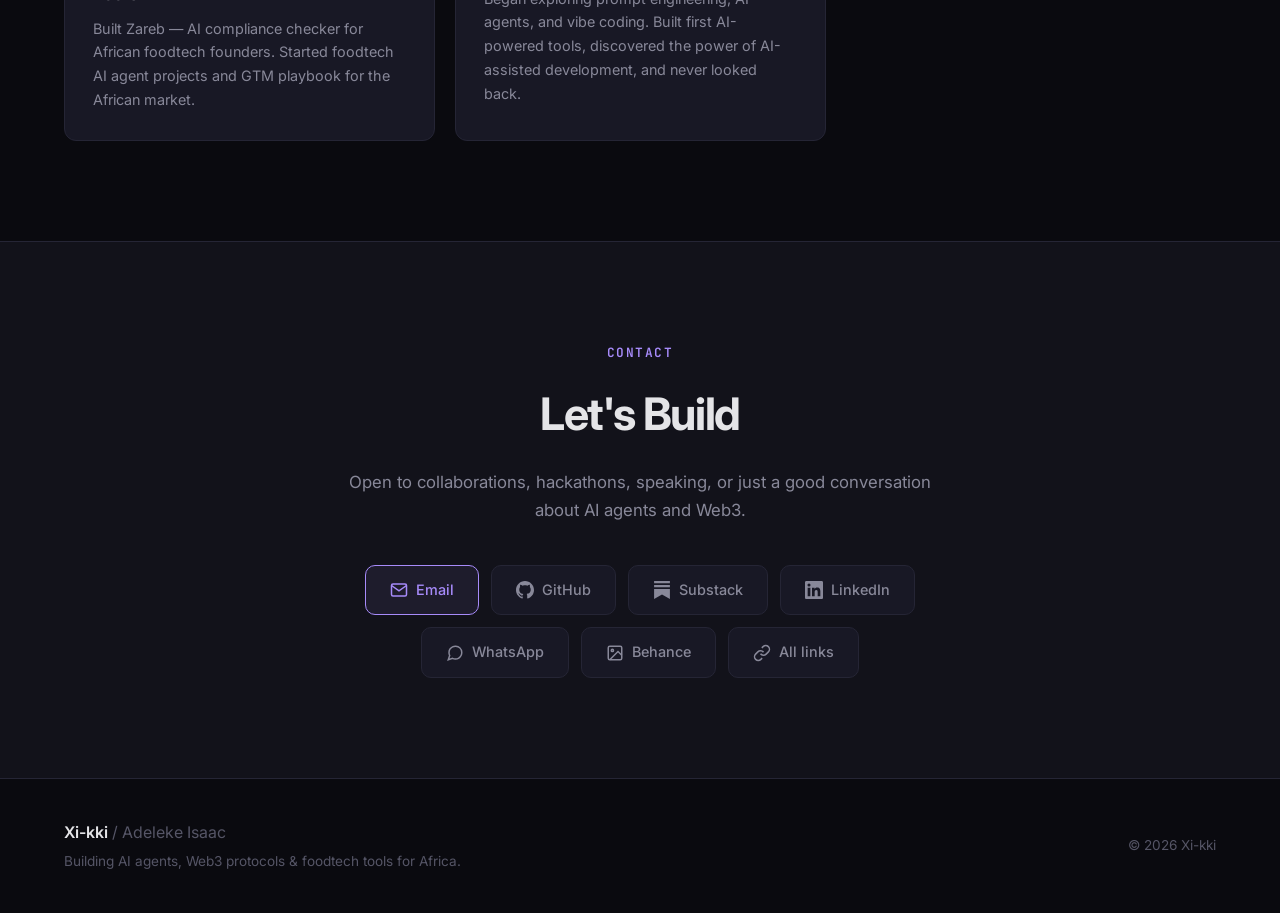
==== commit 47ea7682: "Nav: add Web3, interlink all portfolio sections" ====
--- a/index.html
+++ b/index.html
@@ -218,6 +218,7 @@
         <a href="#projects">Projects</a>
         <a href="/agents/">Agents</a>
         <a href="/builds/">Builds</a>
+        <a href="/web3/">Web3</a>
         <a href="/video/">Video</a>
         <a href="/writes/">Writes</a>
         <a href="#contact">Contact</a>
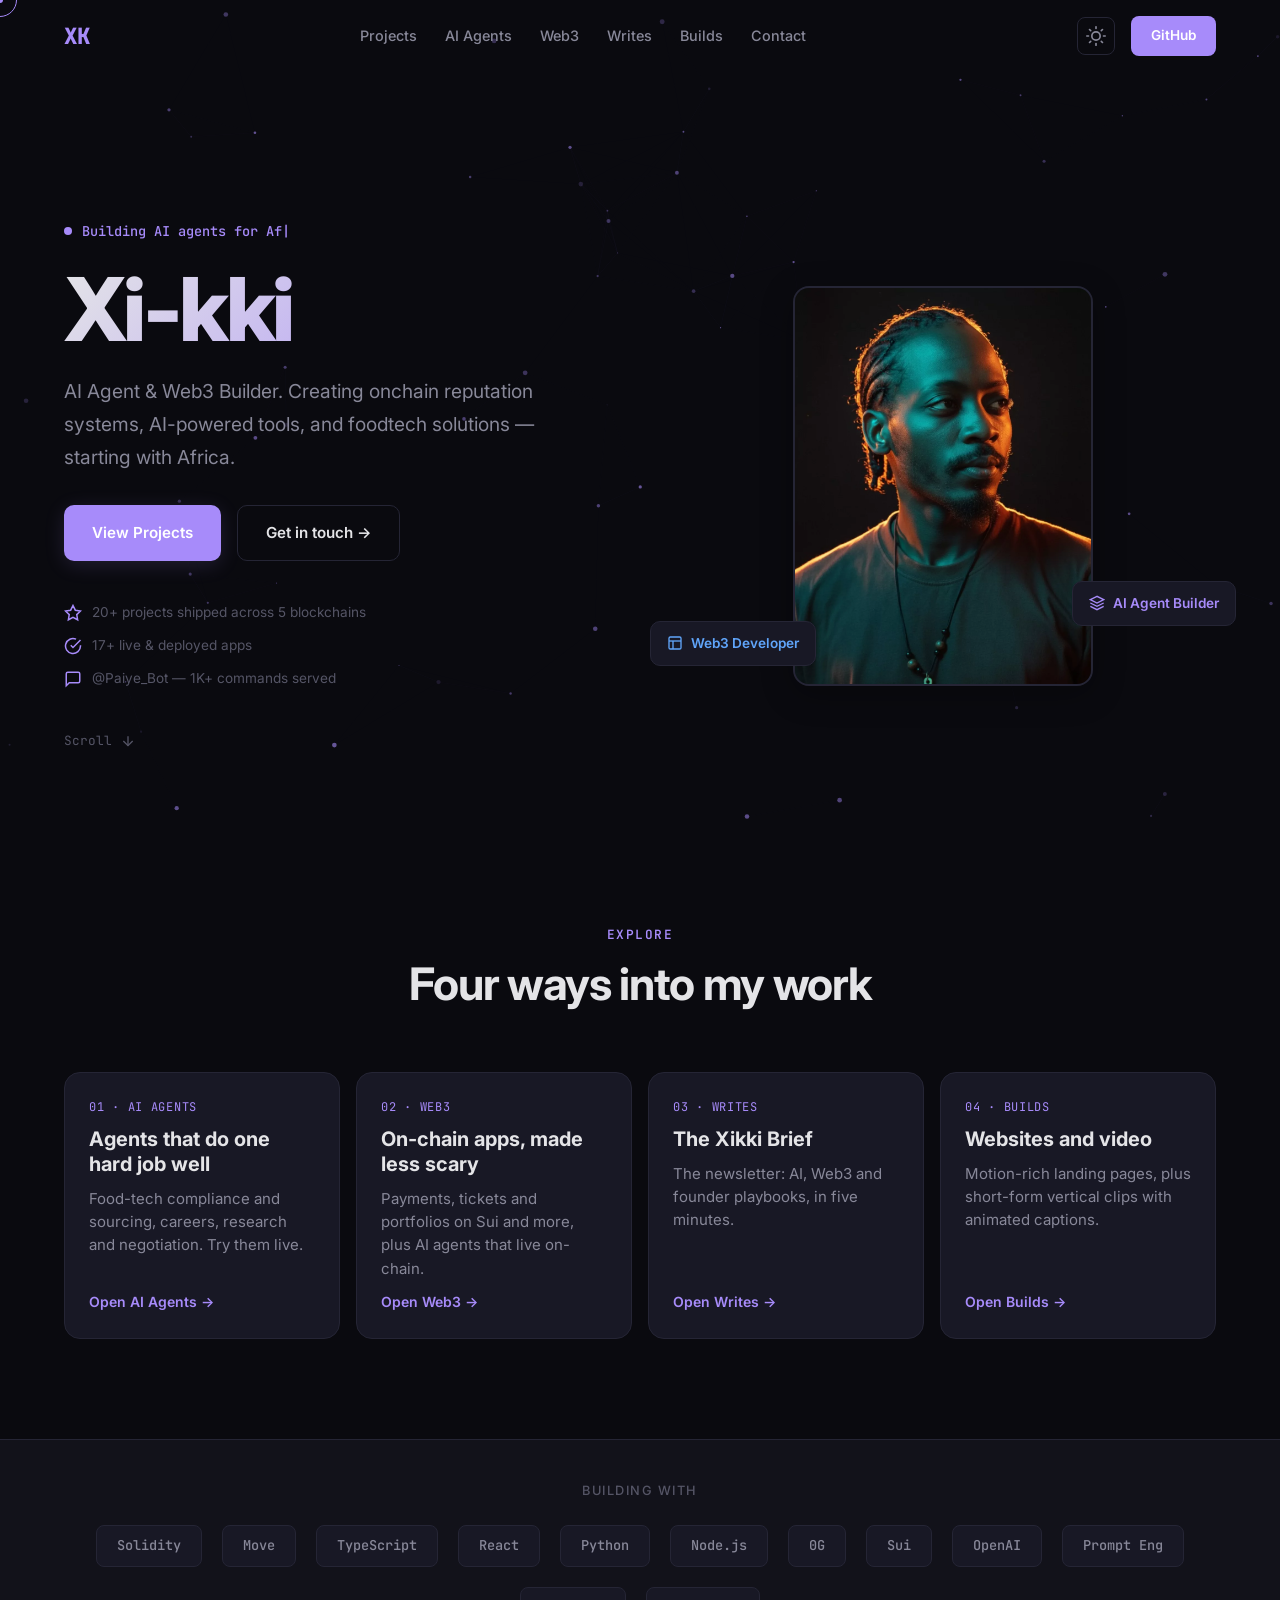
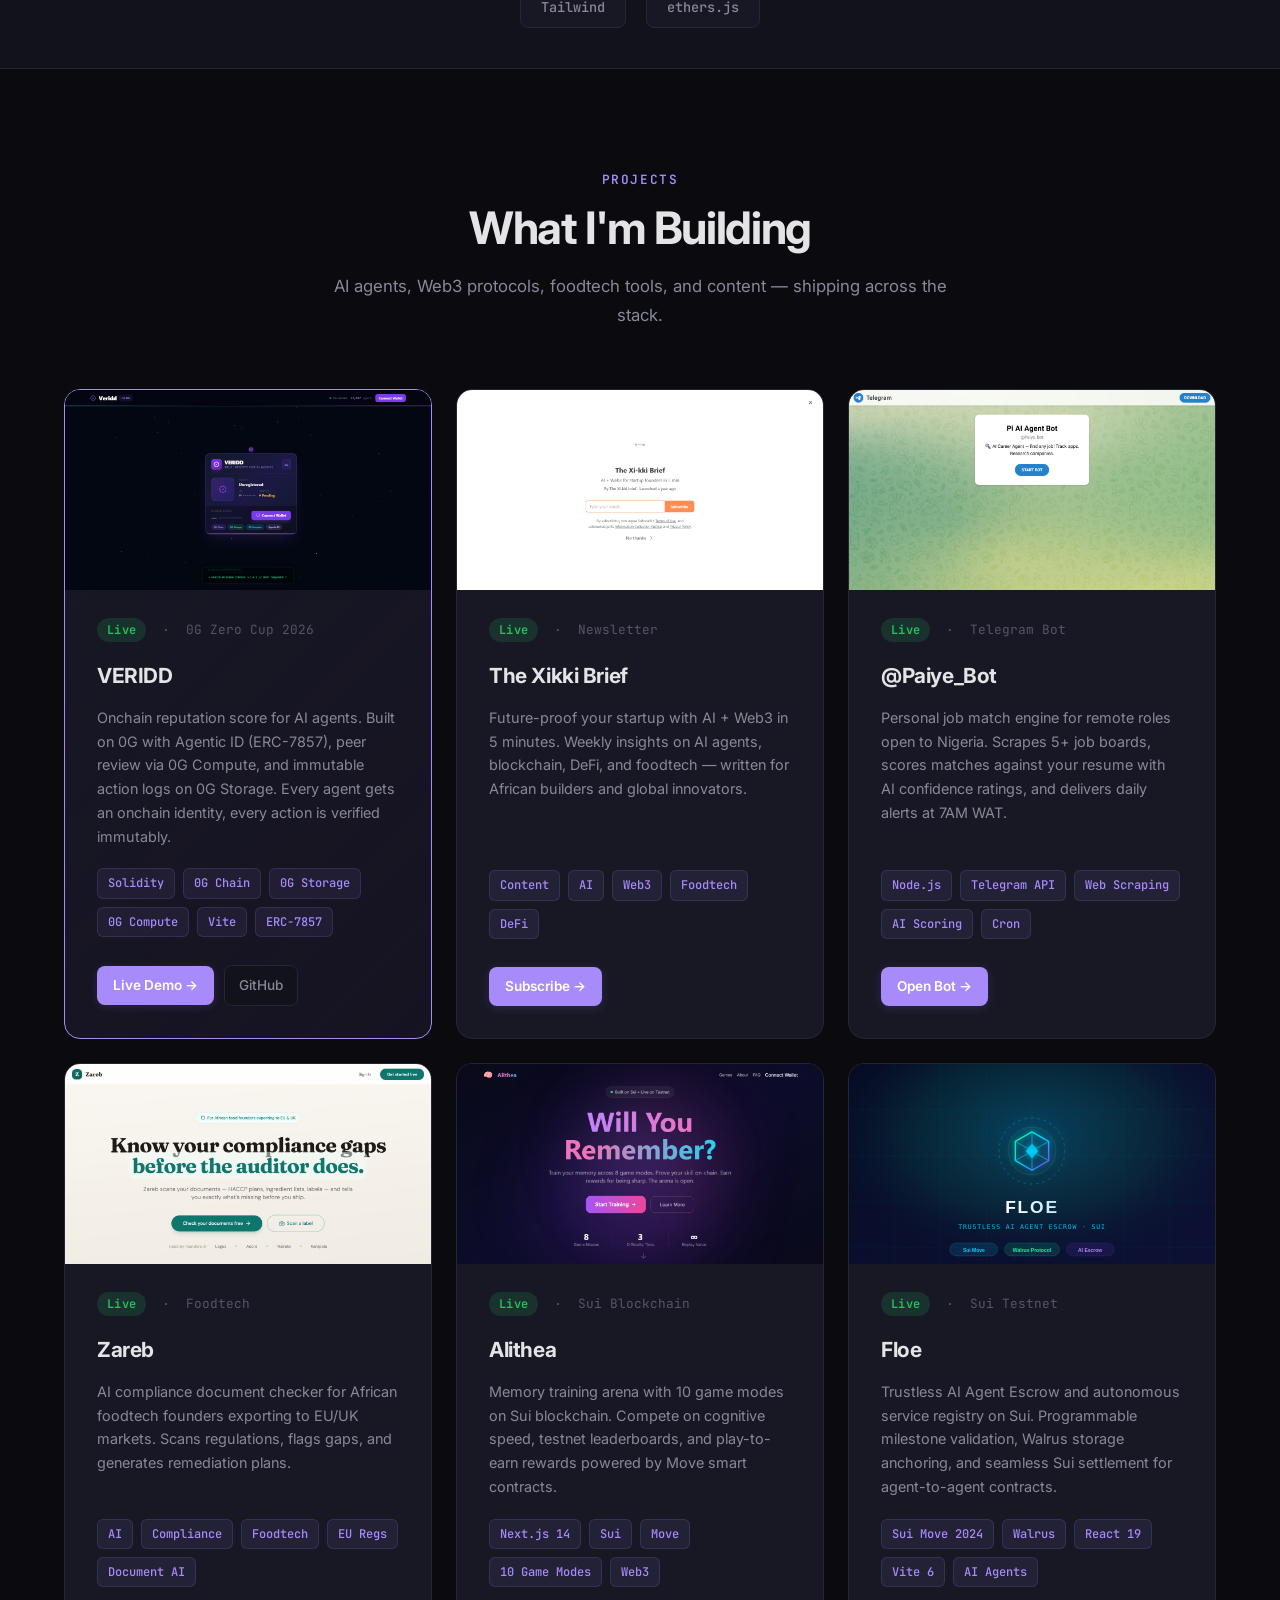
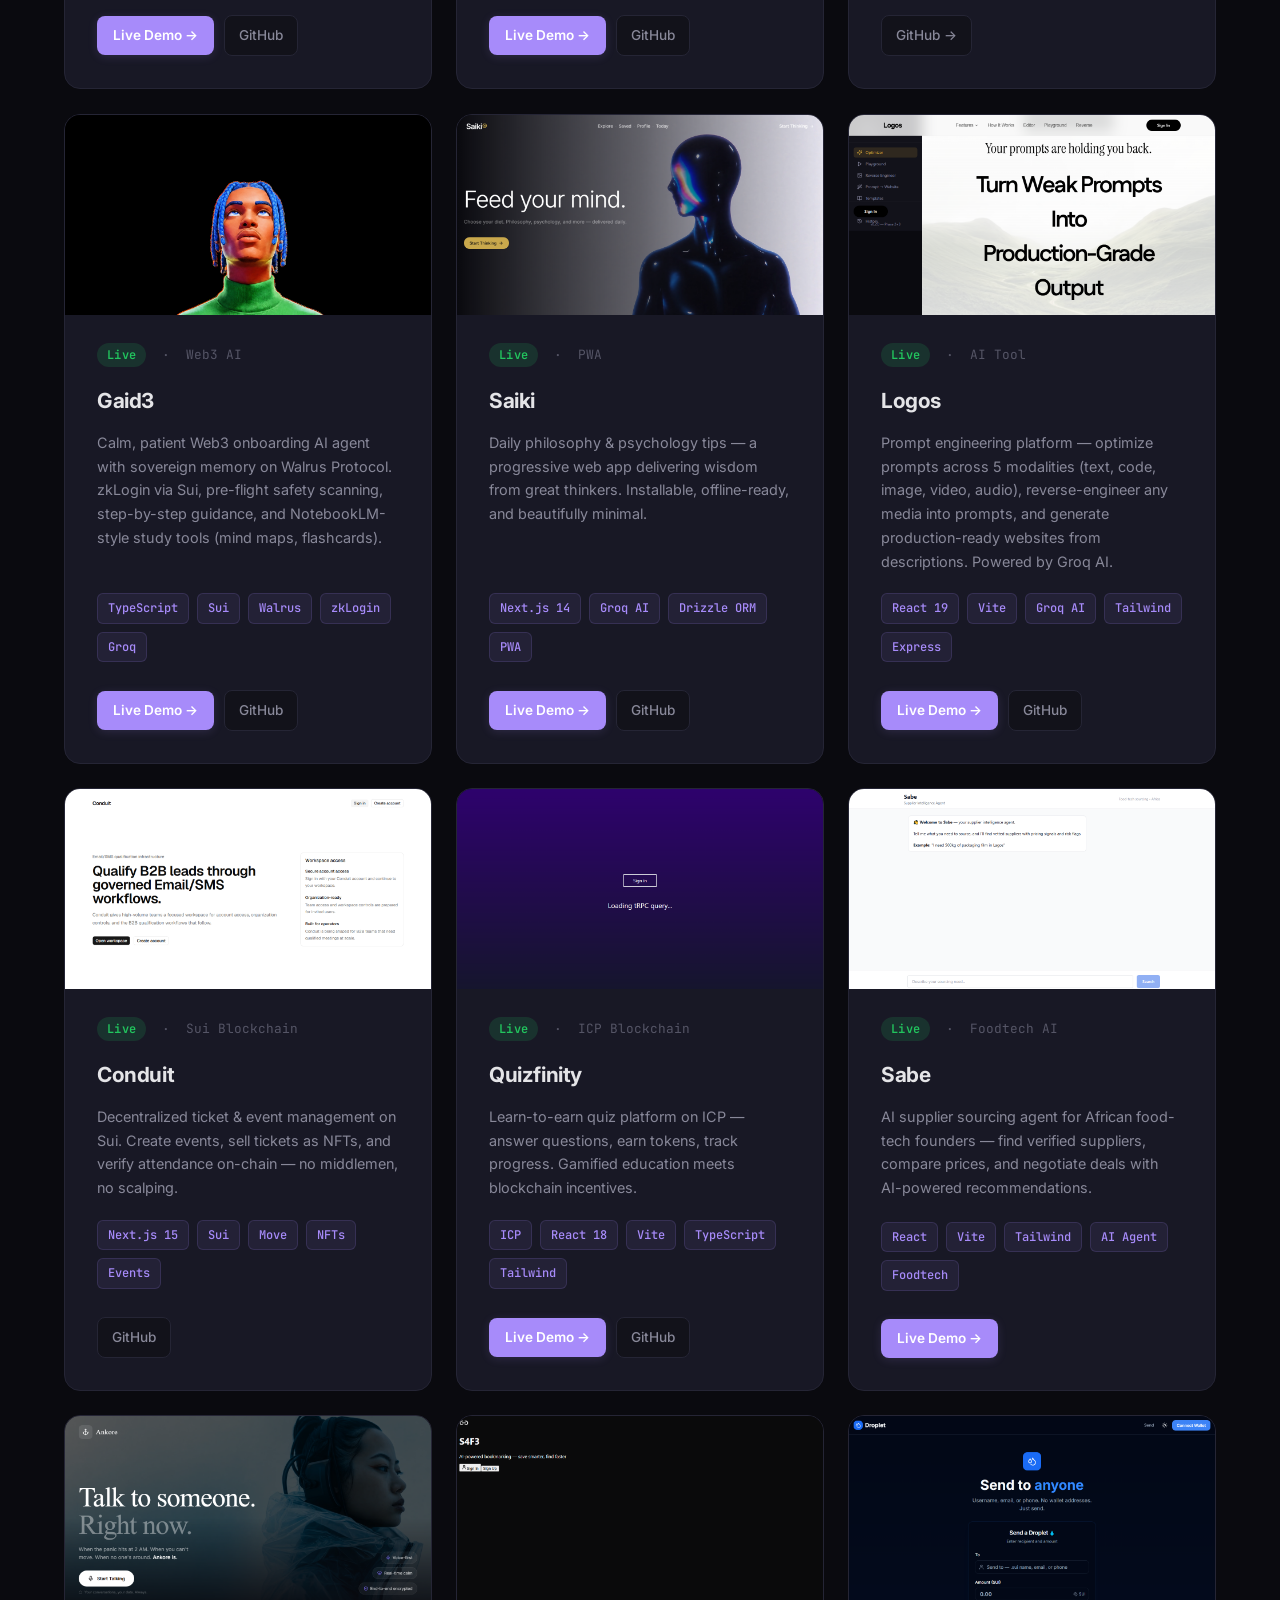
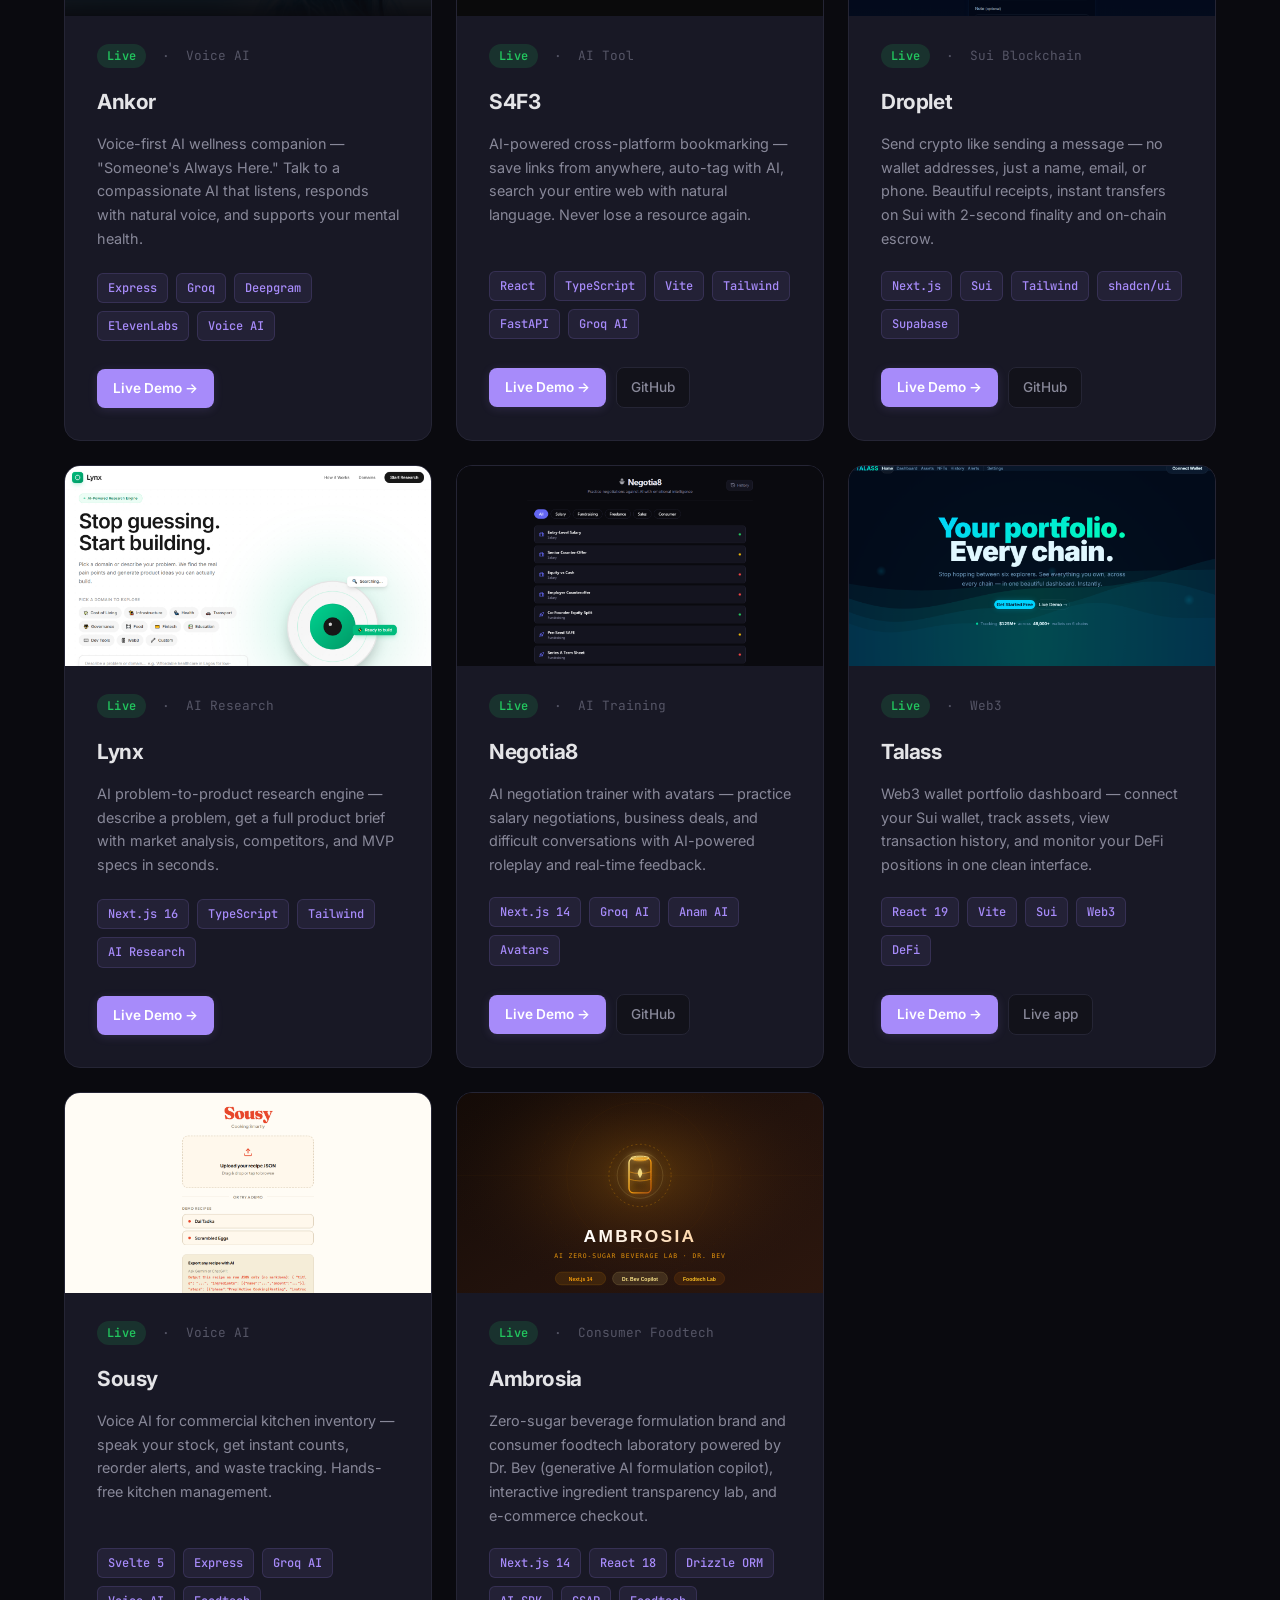
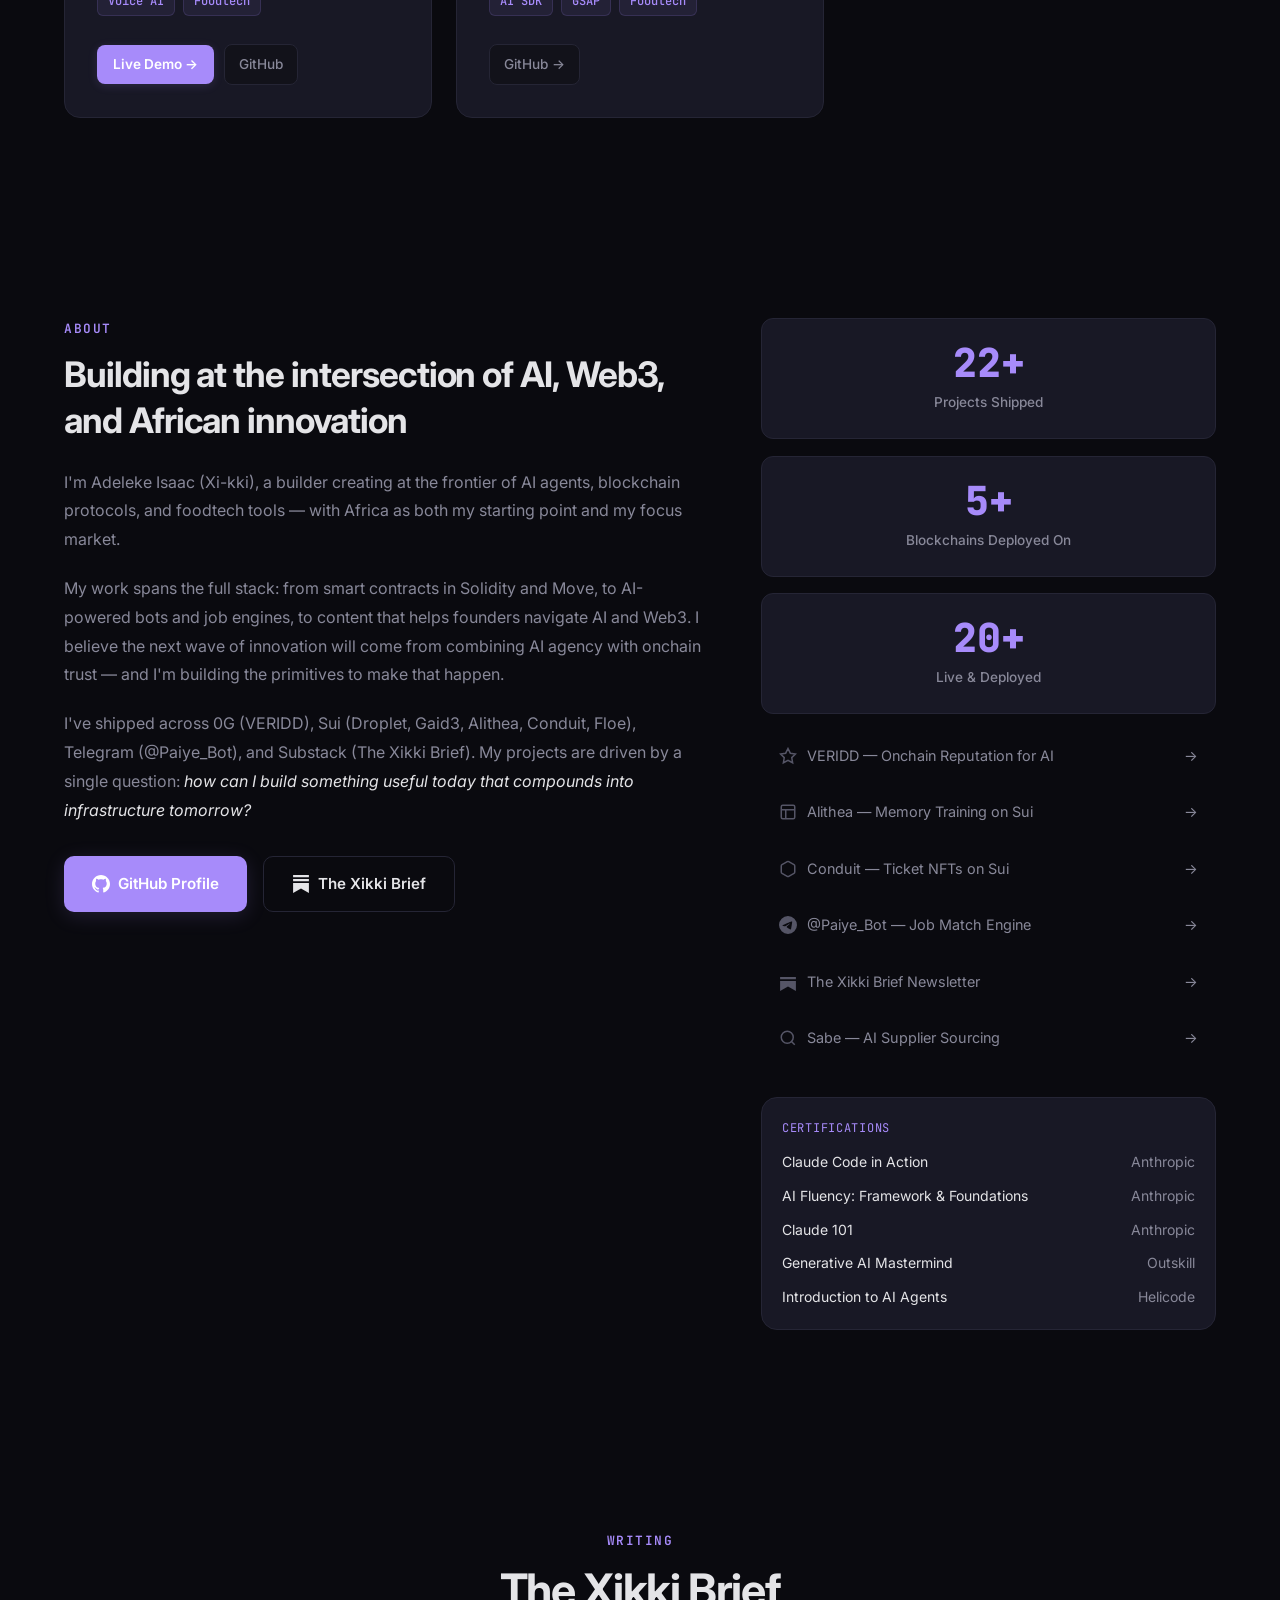
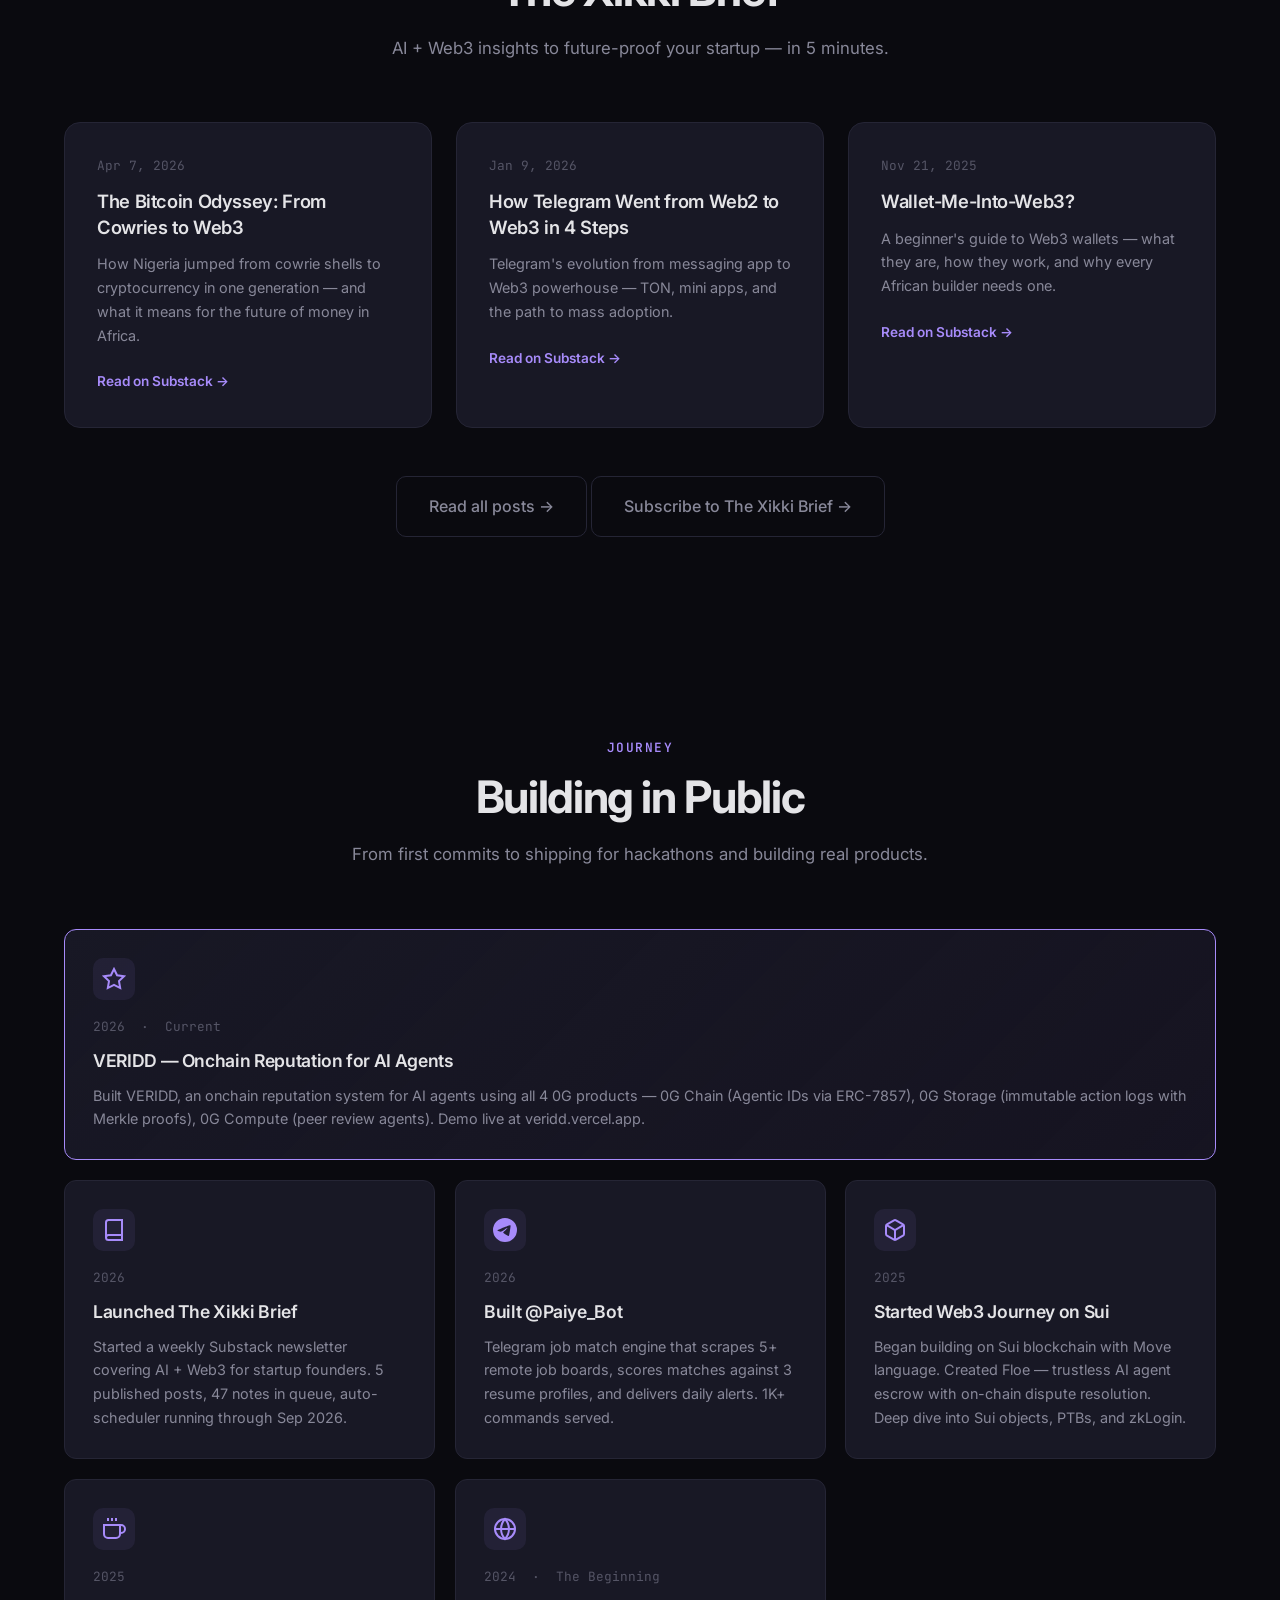
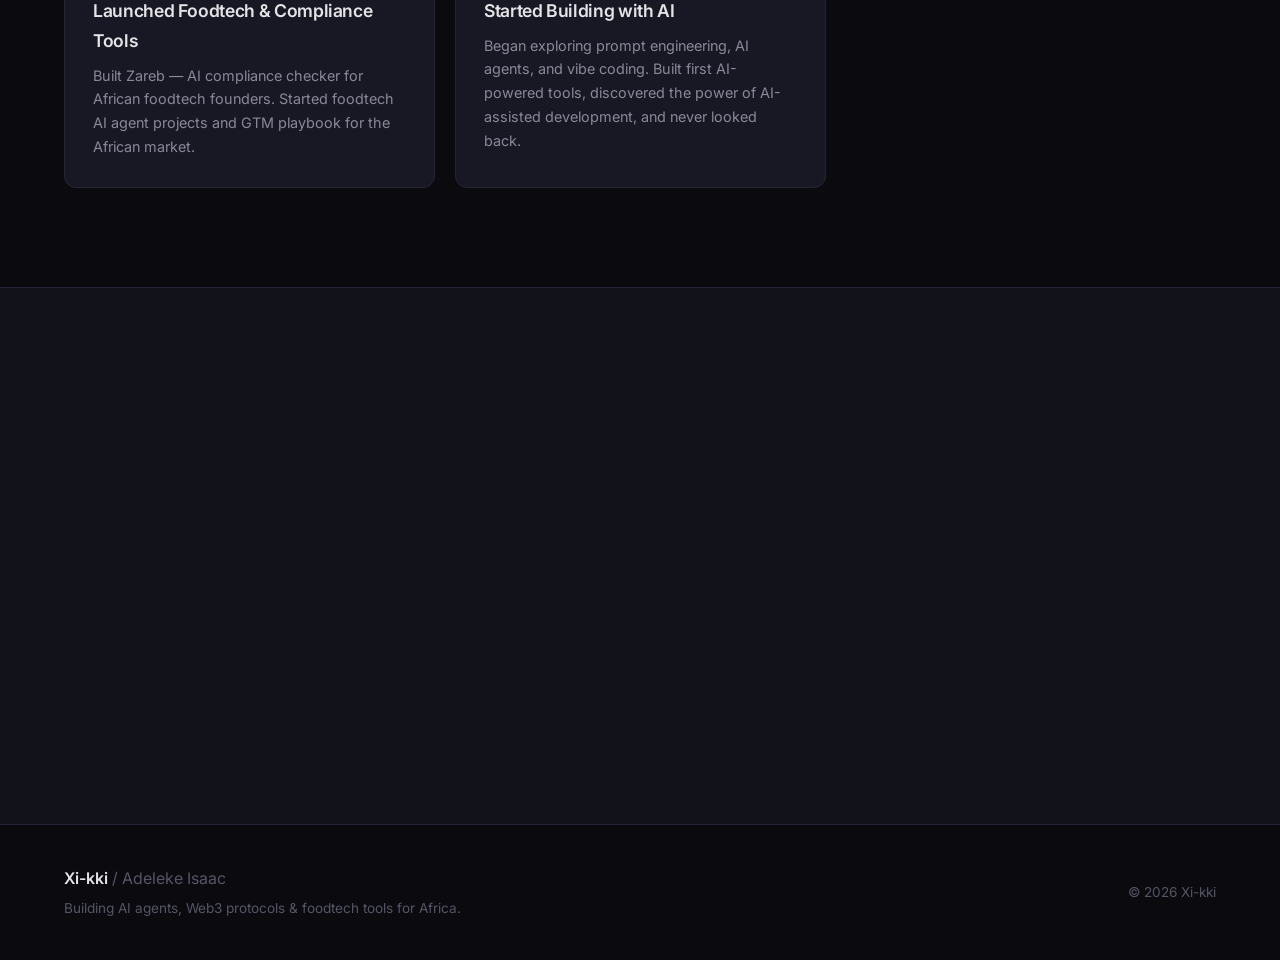
==== commit 0a1b525c: "Portfolio: nav AI Agents·Web3·Writes·Builds, AI×Web3 overlap, problem/solution notes, new Web3 apps," ====
--- a/index.html
+++ b/index.html
@@ -72,7 +72,7 @@
           "https://github.com/xi-kki",
           "https://thexikkibrief.substack.com",
           "https://veridd.vercel.app",
-          "https://zareb.netlify.app",
+          "https://zareb.vercel.app",
           "https://www.linkedin.com/in/adelekeisaac",
           "https://linktr.ee/Xi.kki",
           "https://about.me/Xi-kki",
@@ -114,7 +114,7 @@
         "name": "Zareb",
         "alternateName": "Zareb — AI Food Compliance Checker",
         "description": "AI compliance document checker for African foodtech founders exporting to EU/UK markets. Scans regulations, flags gaps, generates remediation plans.",
-        "url": "https://zareb.netlify.app",
+        "url": "https://zareb.vercel.app",
         "applicationCategory": "Foodtech",
         "operatingSystem": "Web",
         "author": { "@id": "https://xi-kki.github.io/#person" },
@@ -124,7 +124,7 @@
         "@type": "SoftwareApplication",
         "name": "Sousy",
         "description": "Voice AI for commercial kitchen inventory — speak your stock, get instant counts, reorder alerts, and waste tracking.",
-        "url": "https://sousy.vercel.app",
+        "url": "https://sousy-two.vercel.app",
         "applicationCategory": "Foodtech",
         "author": { "@id": "https://xi-kki.github.io/#person" },
         "keywords": "foodtech, kitchen AI, voice AI, inventory management, restaurant tech"
@@ -216,11 +216,10 @@
       <a class="nav-logo" href="#home">XK</a>
       <div class="nav-links">
         <a href="#projects">Projects</a>
-        <a href="/agents/">Agents</a>
+        <a href="/agents/">AI Agents</a>
+        <a href="/web3/">Web3</a>
+        <a href="/writes/">Writes</a>
         <a href="/builds/">Builds</a>
-        <a href="/web3/">Web3</a>
-        <a href="/video/">Video</a>
-        <a href="/writes/">Writes</a>
         <a href="#contact">Contact</a>
       </div>
       <div class="nav-right">
@@ -300,28 +299,28 @@
       </div>
       <div class="explore-grid">
         <a class="explore-card reveal" href="/agents/">
-          <span class="explore-kicker">01 · Agents</span>
-          <h3>AI agents for food-tech founders</h3>
-          <p>RegReady, Zareb, Sabe, Panto, Sousy and more. Try them live.</p>
-          <span class="explore-go">Open Agents →</span>
+          <span class="explore-kicker">01 · AI Agents</span>
+          <h3>Agents that do one hard job well</h3>
+          <p>Food-tech compliance and sourcing, careers, research and negotiation. Try them live.</p>
+          <span class="explore-go">Open AI Agents →</span>
         </a>
-        <a class="explore-card reveal reveal-delay-1" href="/builds/">
-          <span class="explore-kicker">02 · Builds</span>
-          <h3>Websites with motion</h3>
-          <p>Landing pages and brand sites, built and shipped fast.</p>
-          <span class="explore-go">Open Builds →</span>
+        <a class="explore-card reveal reveal-delay-1" href="/web3/">
+          <span class="explore-kicker">02 · Web3</span>
+          <h3>On-chain apps, made less scary</h3>
+          <p>Payments, tickets and portfolios on Sui and more, plus AI agents that live on-chain.</p>
+          <span class="explore-go">Open Web3 →</span>
         </a>
-        <a class="explore-card reveal reveal-delay-2" href="/video/">
-          <span class="explore-kicker">03 · Video</span>
-          <h3>Short-form clips</h3>
-          <p>Podcasts and talks cut into vertical clips with animated captions.</p>
-          <span class="explore-go">Open Video →</span>
-        </a>
-        <a class="explore-card reveal reveal-delay-3" href="/writes/">
-          <span class="explore-kicker">04 · Writes</span>
+        <a class="explore-card reveal reveal-delay-2" href="/writes/">
+          <span class="explore-kicker">03 · Writes</span>
           <h3>The Xikki Brief</h3>
           <p>The newsletter: AI, Web3 and founder playbooks, in five minutes.</p>
           <span class="explore-go">Open Writes →</span>
+        </a>
+        <a class="explore-card reveal reveal-delay-3" href="/builds/">
+          <span class="explore-kicker">04 · Builds</span>
+          <h3>Websites and video</h3>
+          <p>Motion-rich landing pages, plus short-form vertical clips with animated captions.</p>
+          <span class="explore-go">Open Builds →</span>
         </a>
       </div>
     </div>
@@ -456,7 +455,7 @@
             <span>Document AI</span>
           </div>
           <div class="venture-links">
-            <a href="https://zareb.netlify.app" target="_blank" class="venture-link">Live Demo →</a>
+            <a href="https://zareb.vercel.app" target="_blank" class="venture-link">Live Demo →</a>
             <a href="https://github.com/xi-kki/zareb" target="_blank" class="venture-link-gh">GitHub</a>
           </div>
           </div>
@@ -839,7 +838,7 @@
             <span>Foodtech</span>
           </div>
           <div class="venture-links">
-            <a href="https://sousy.vercel.app" target="_blank" class="venture-link">Live Demo →</a>
+            <a href="https://sousy-two.vercel.app" target="_blank" class="venture-link">Live Demo →</a>
             <a href="https://github.com/xi-kki/sousy" target="_blank" class="venture-link-gh">GitHub</a>
           </div>
           </div>
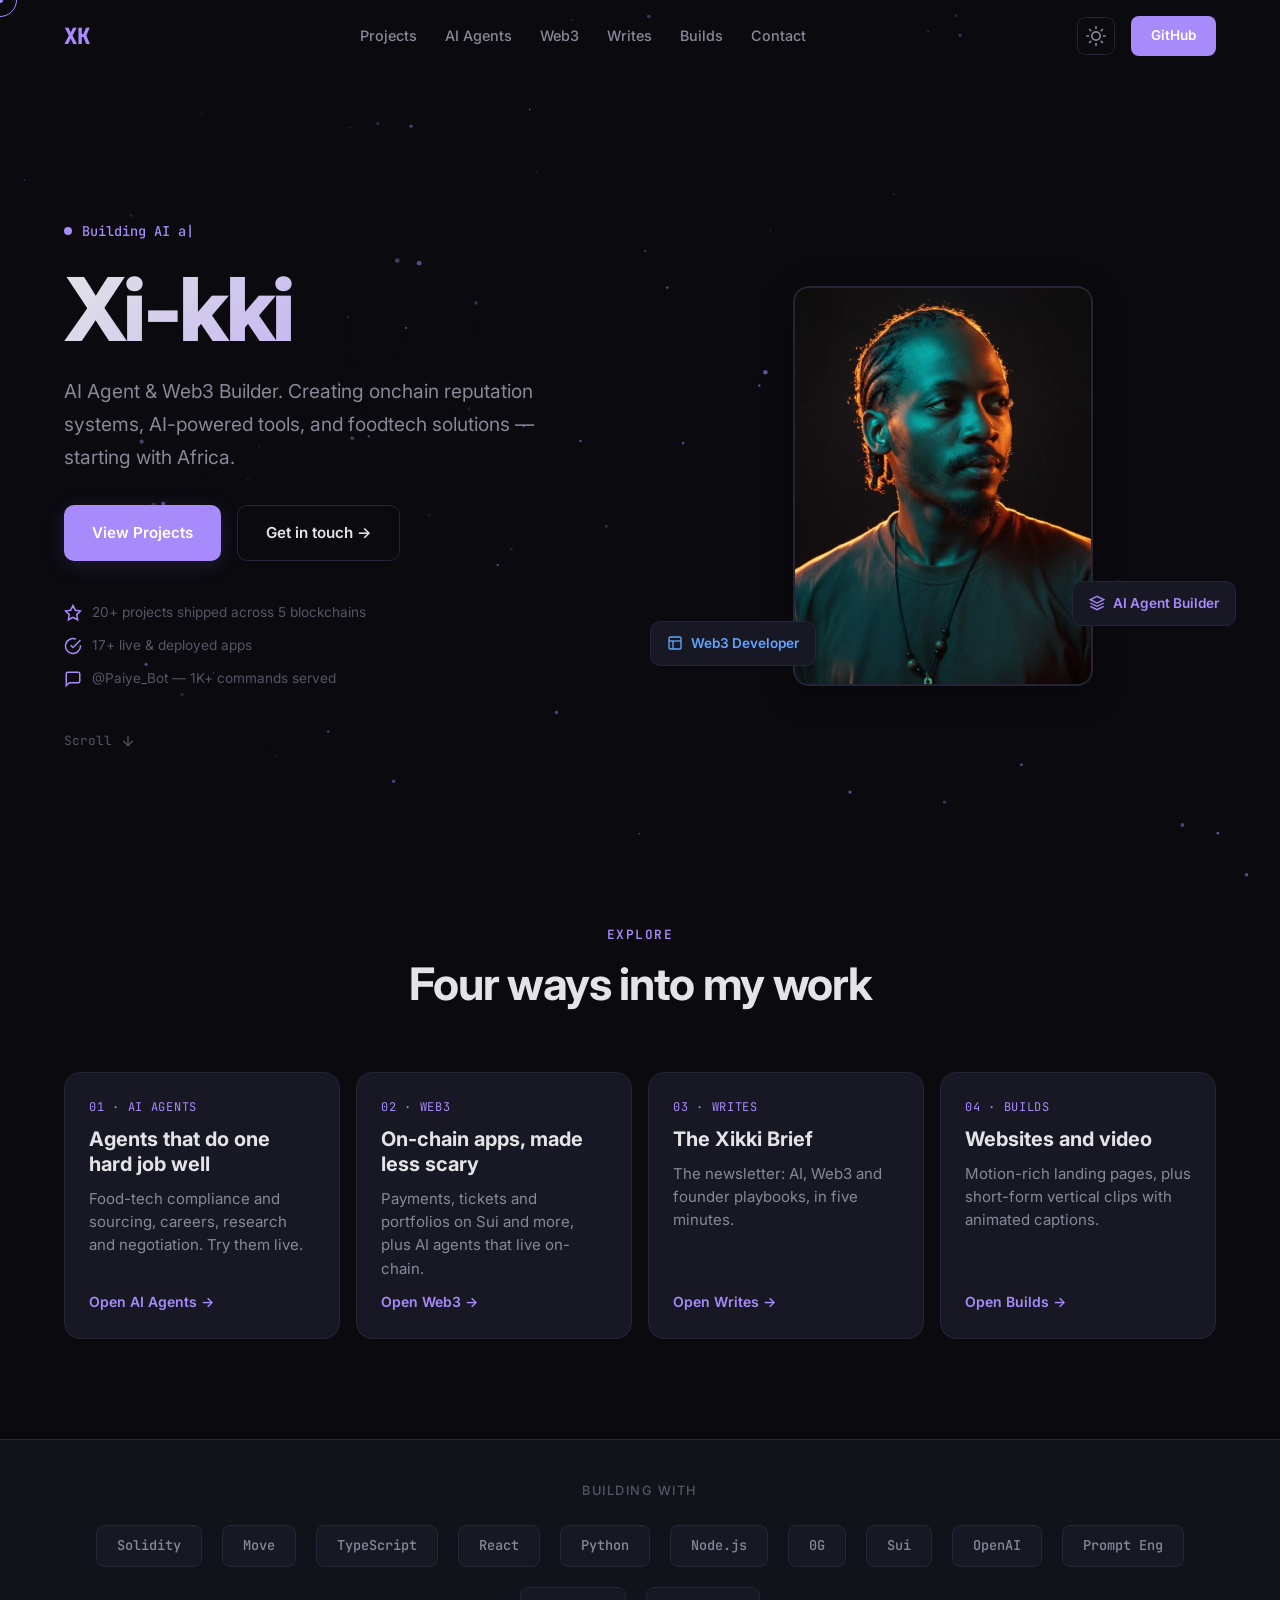
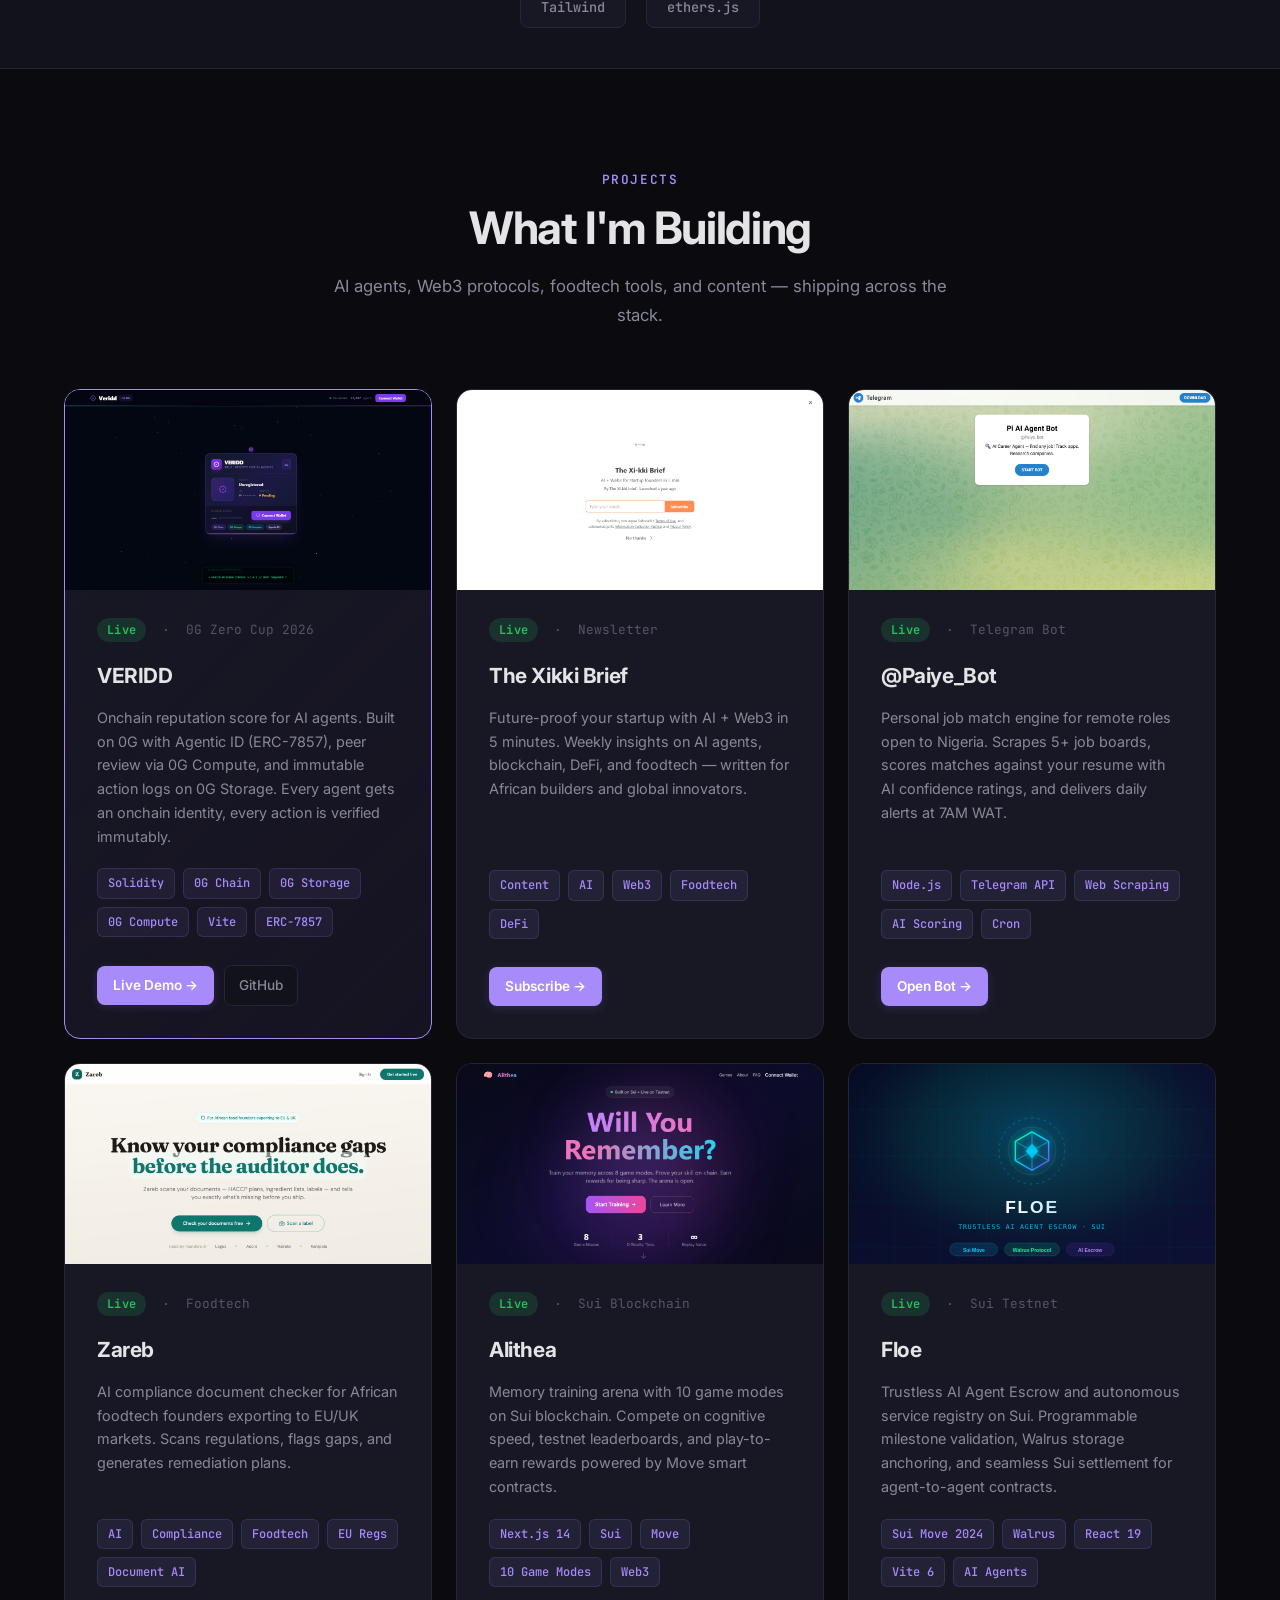
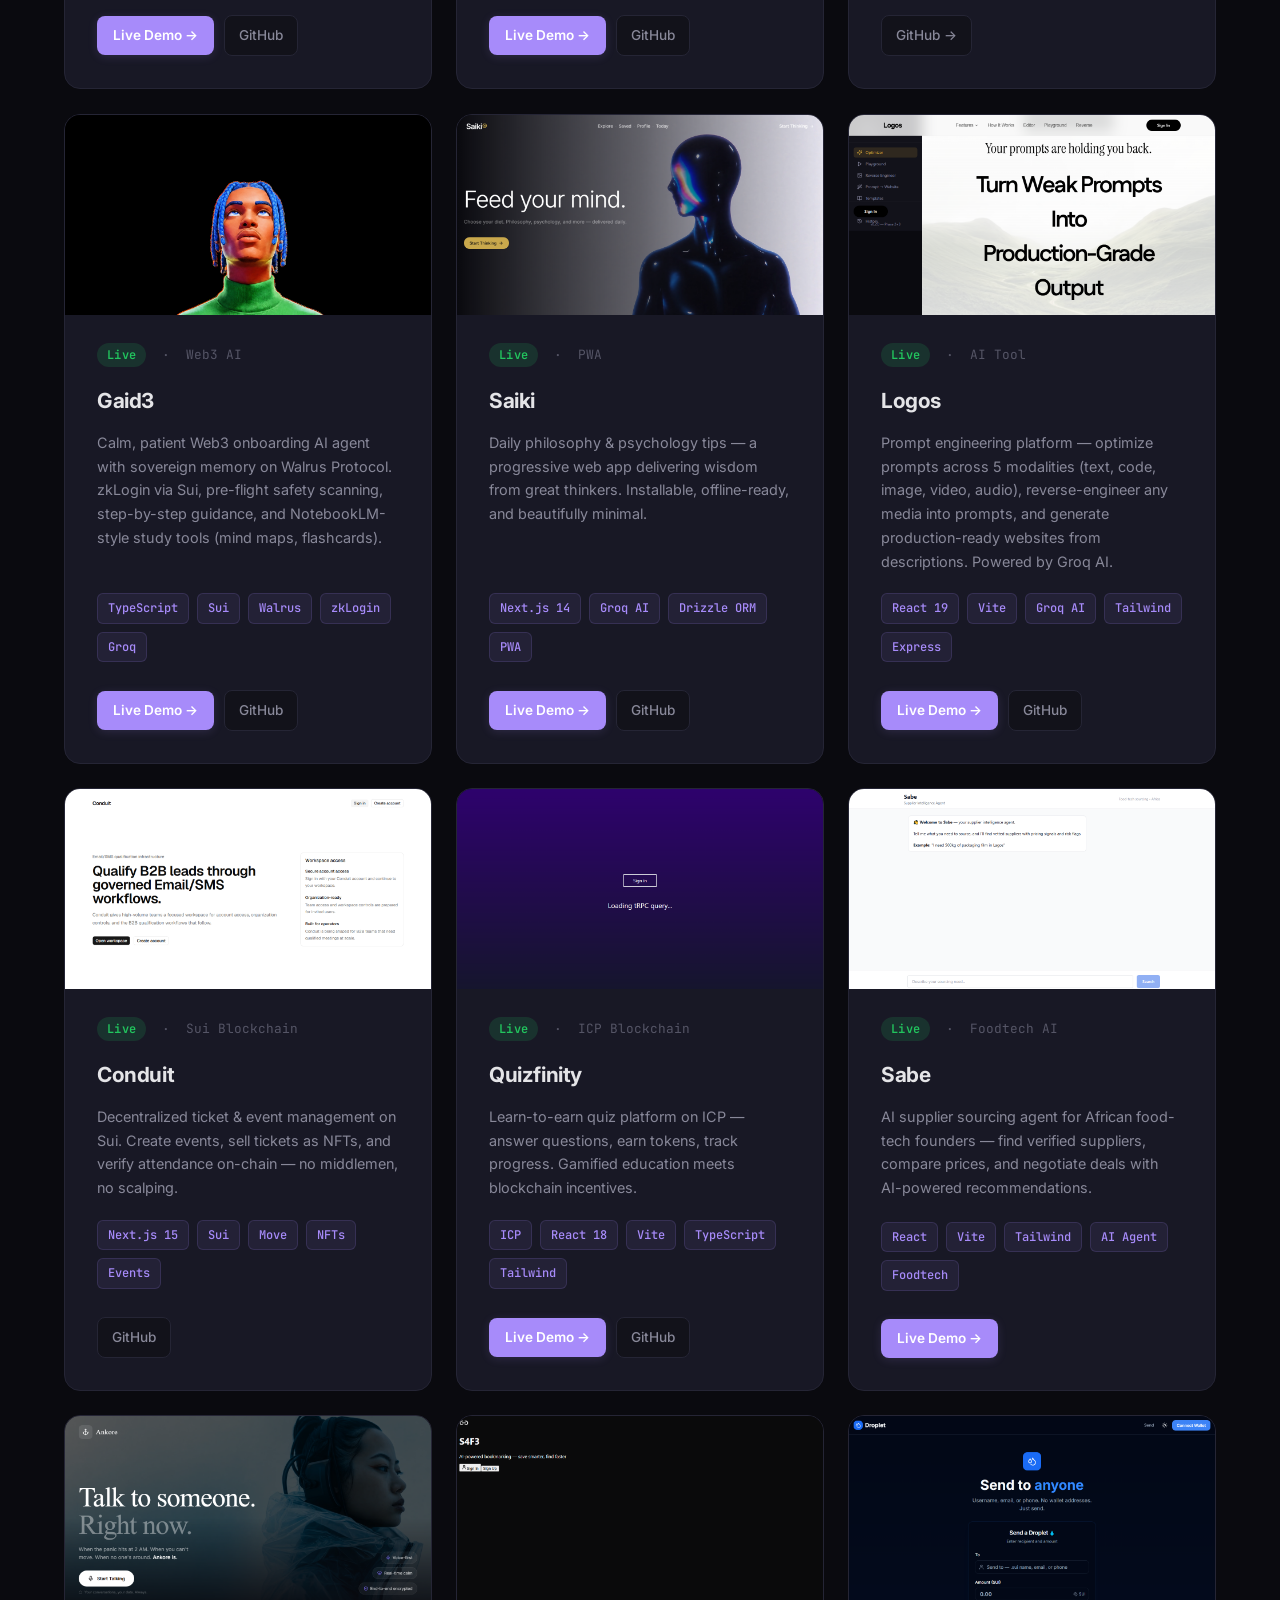
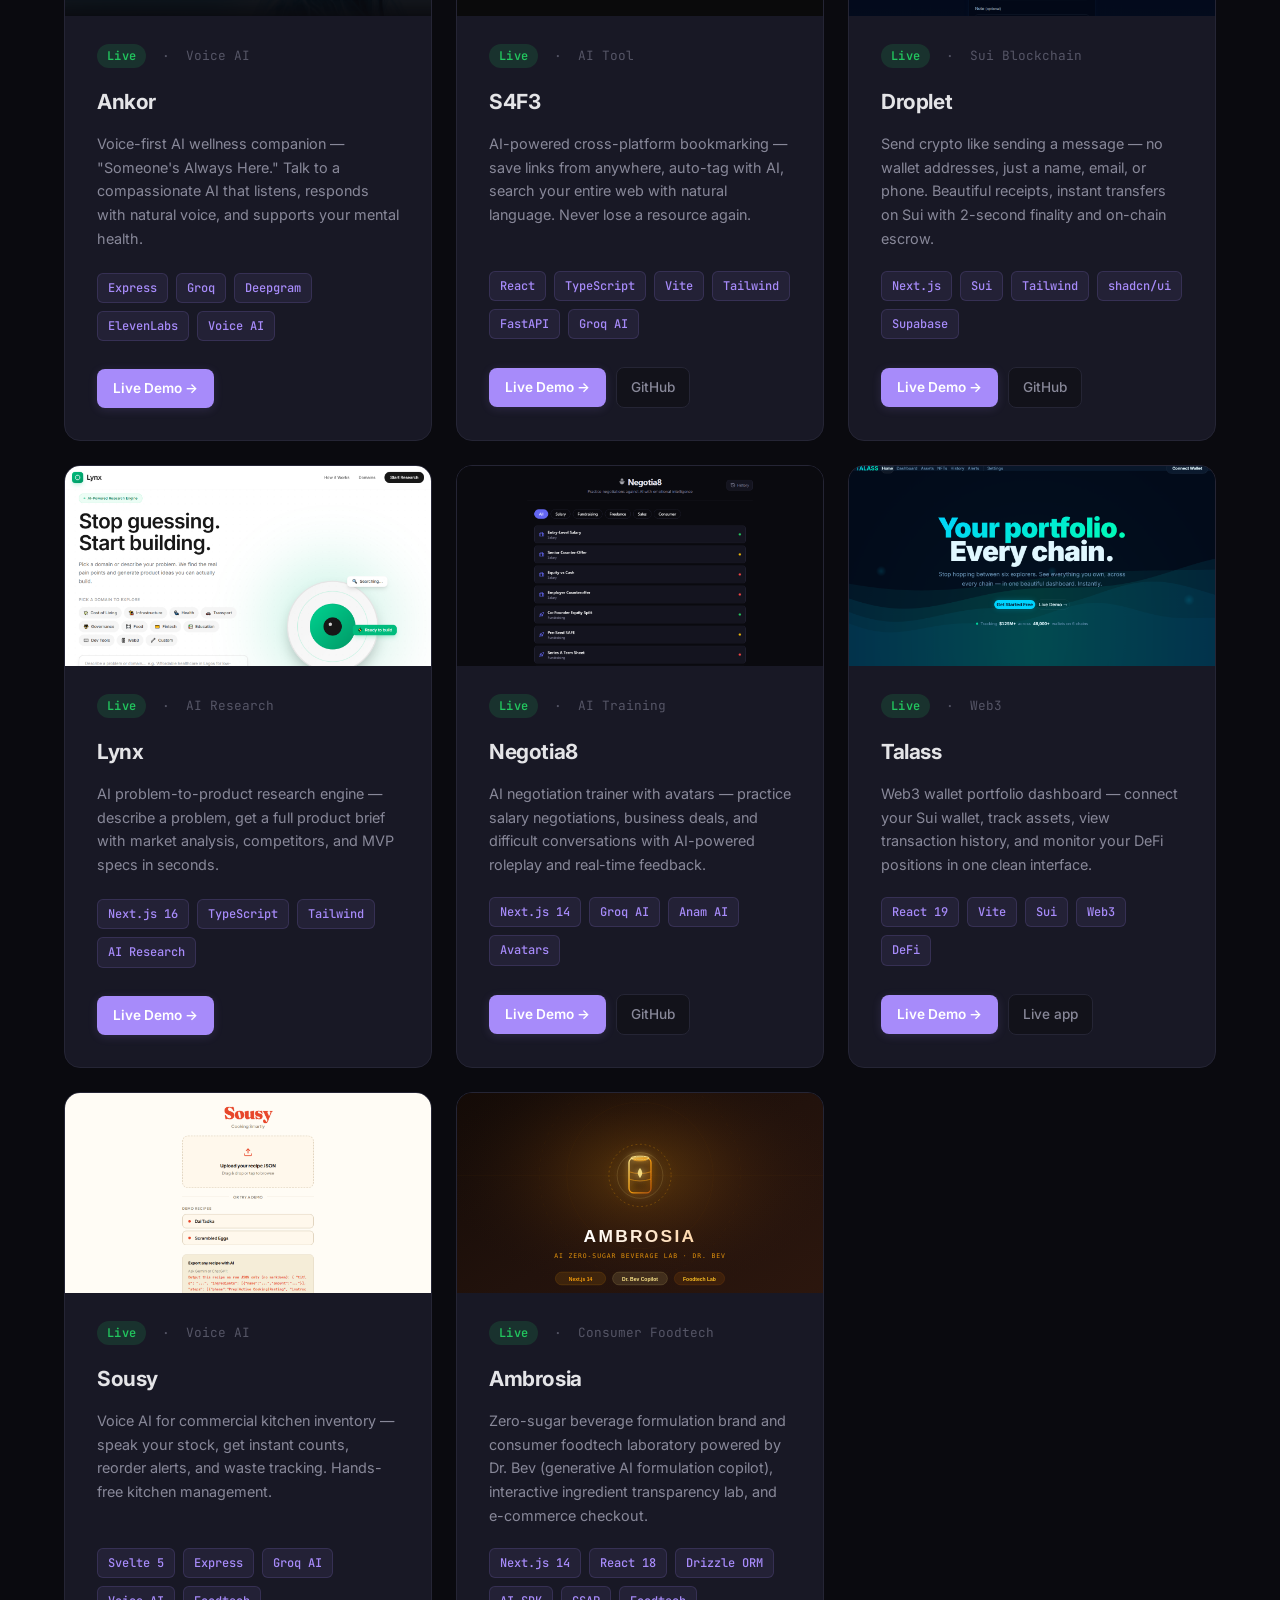
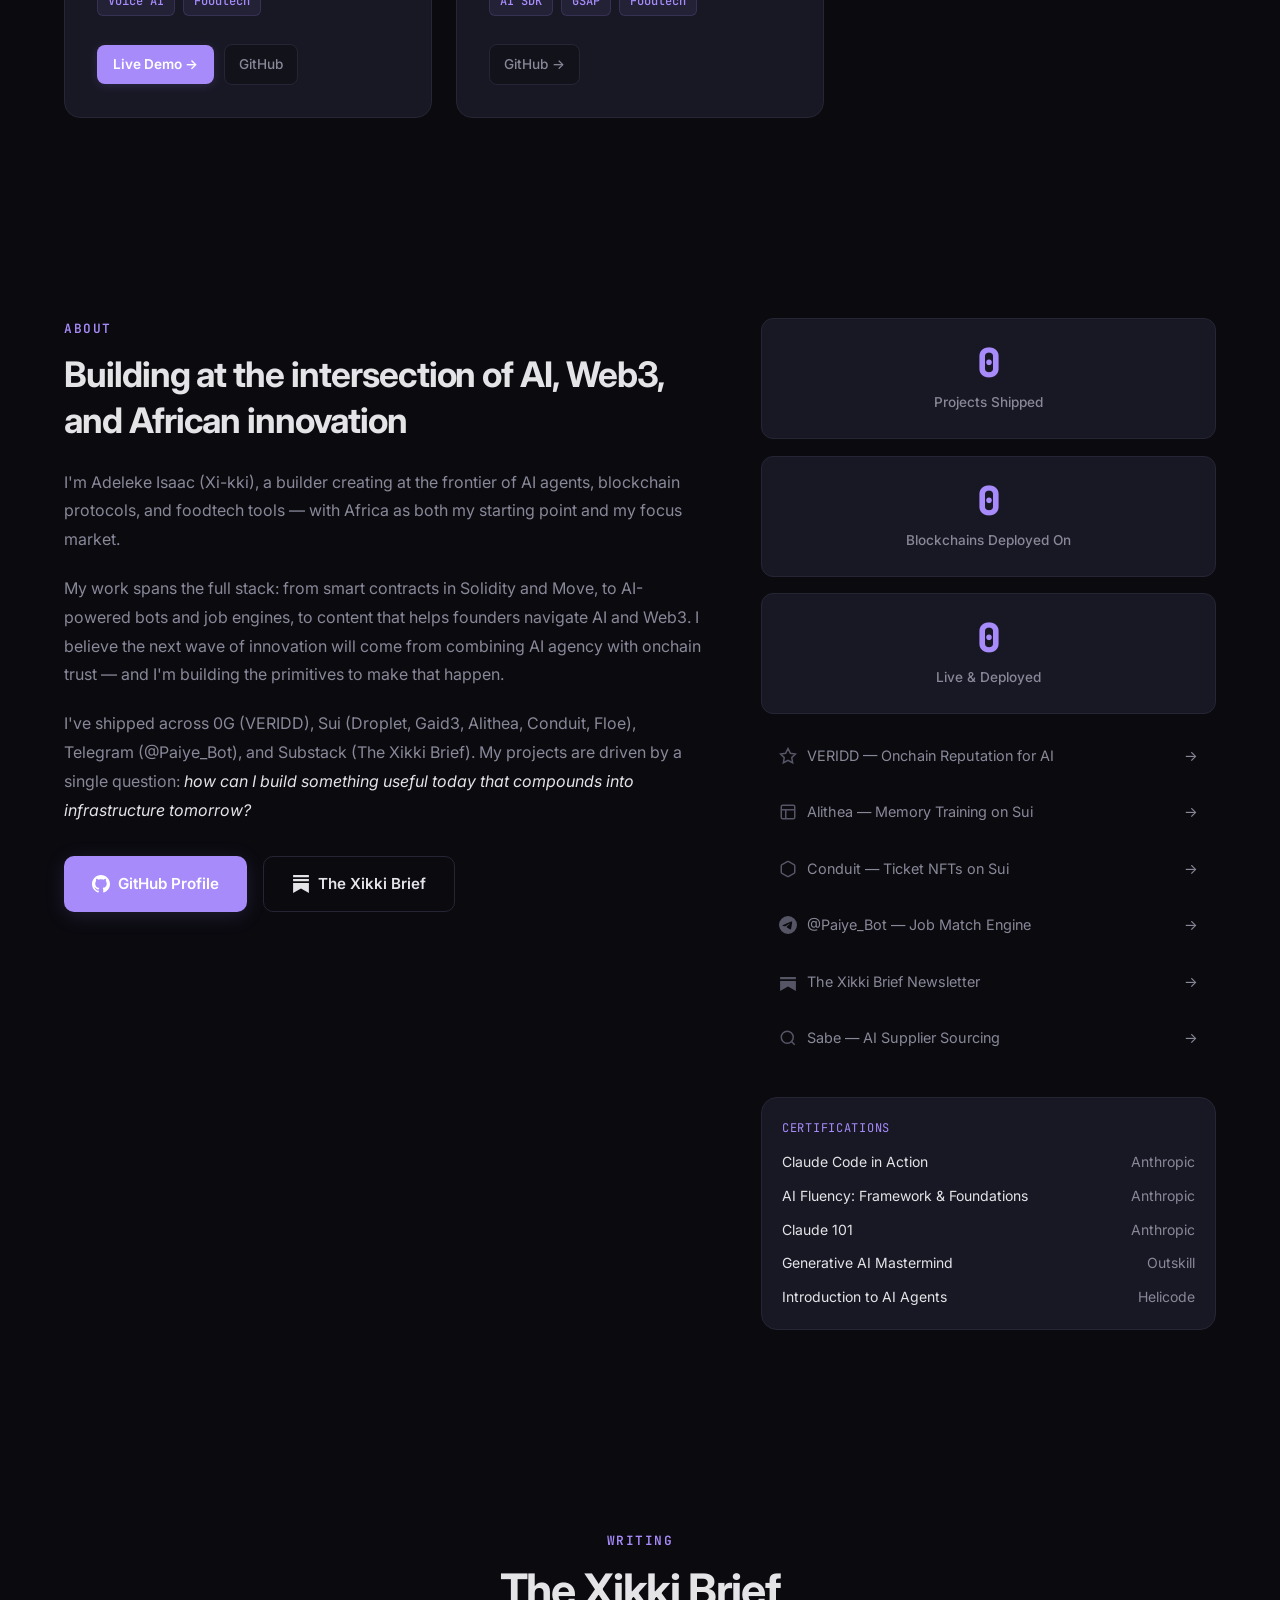
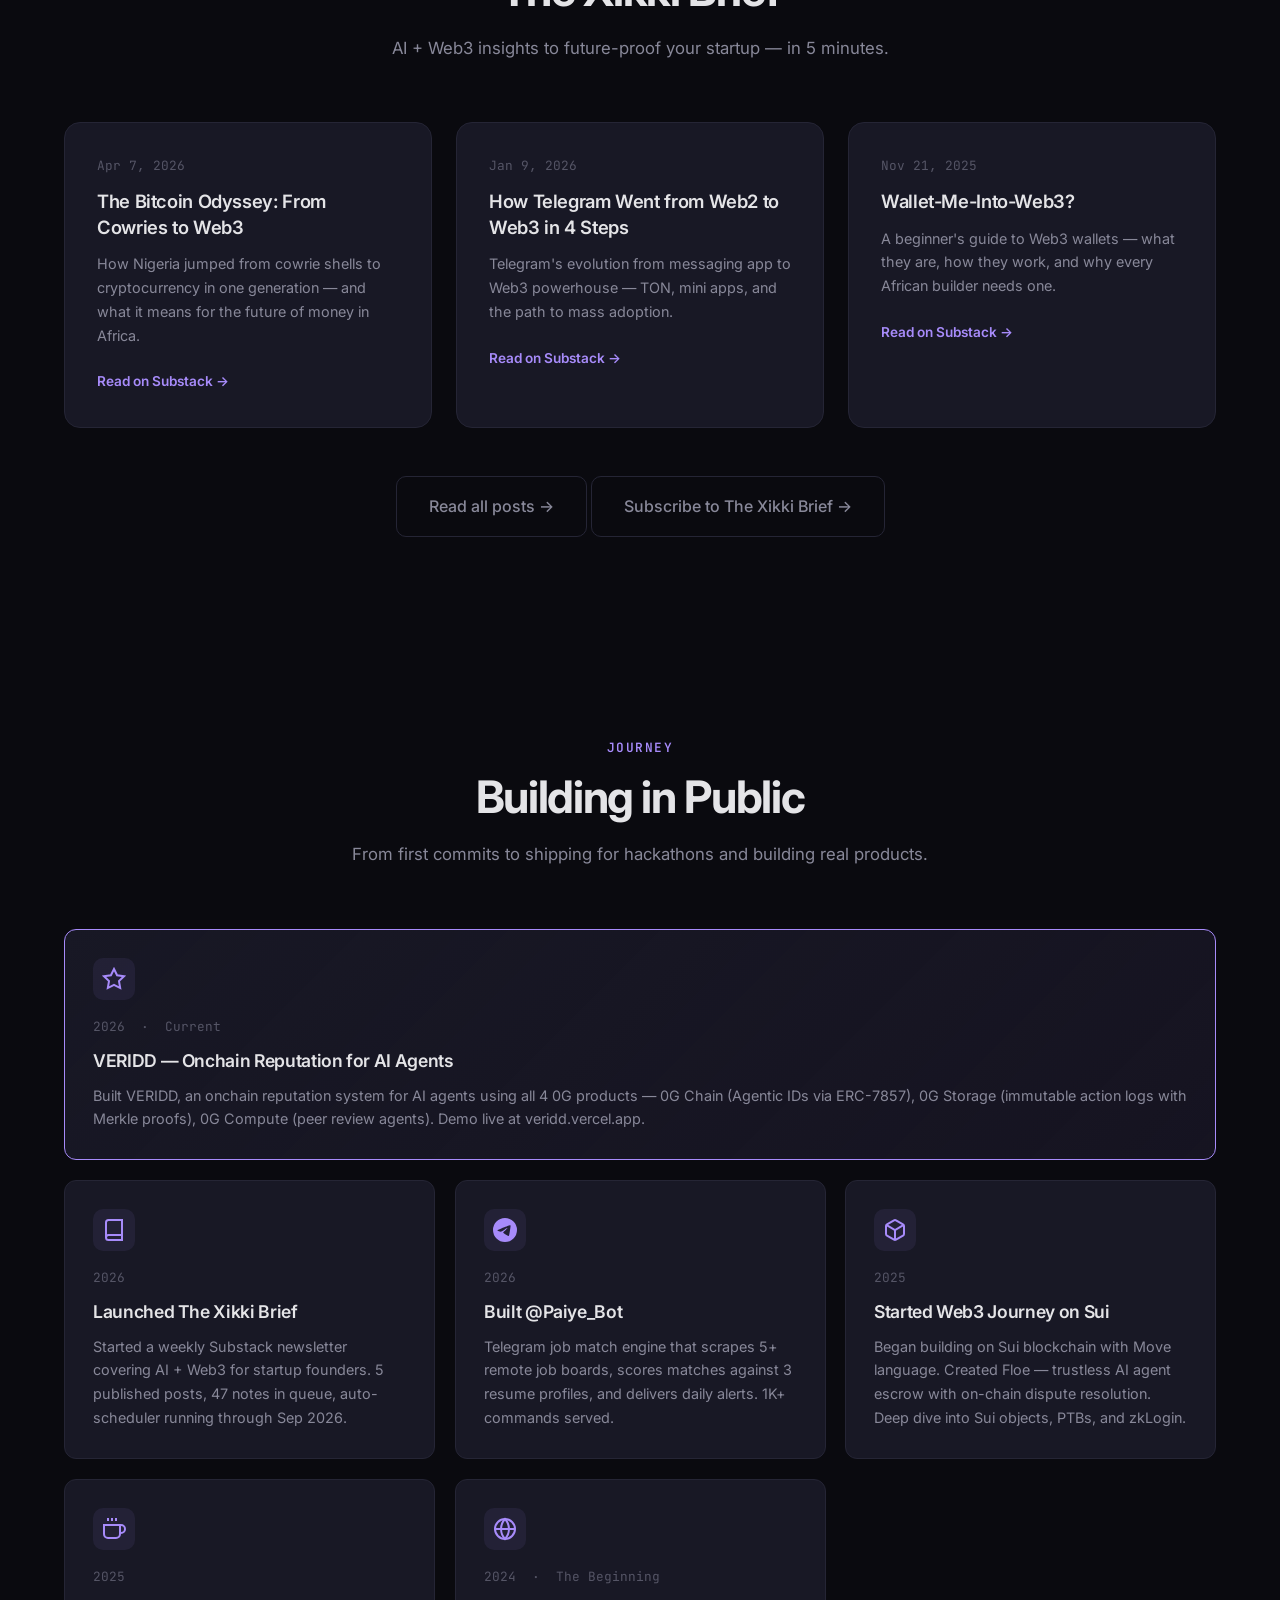
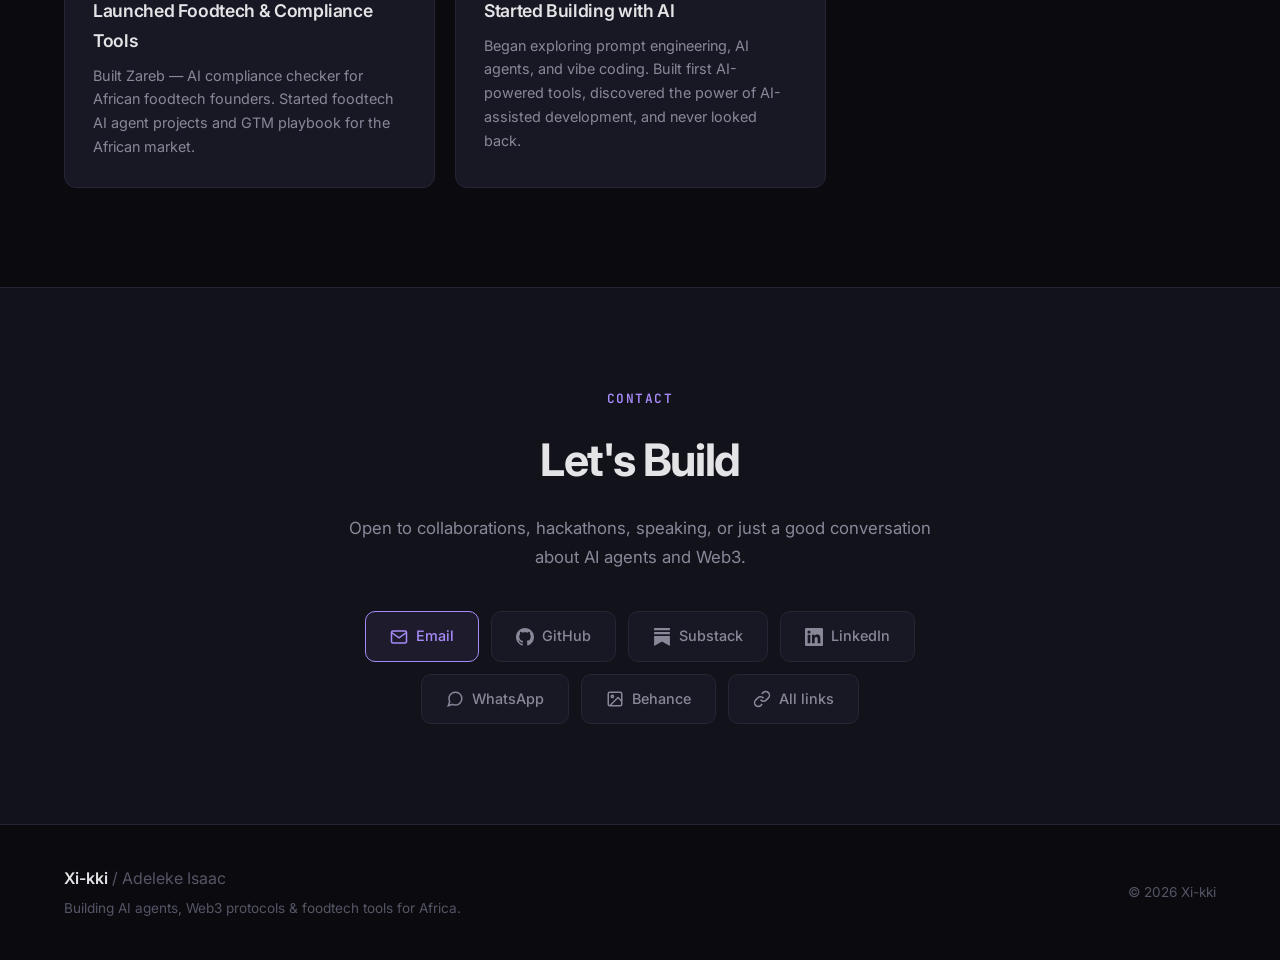
==== commit f20dc74b: "Point Quizfinity to live deploy" ====
--- a/index.html
+++ b/index.html
@@ -634,7 +634,7 @@
             <span>Tailwind</span>
           </div>
           <div class="venture-links">
-            <a href="https://quizfinity.vercel.app" target="_blank" class="venture-link">Live Demo →</a>
+            <a href="https://quizfinity-gamma.vercel.app" target="_blank" class="venture-link">Live Demo →</a>
             <a href="https://github.com/xi-kki/quizfinity" target="_blank" class="venture-link-gh">GitHub</a>
           </div>
           </div>
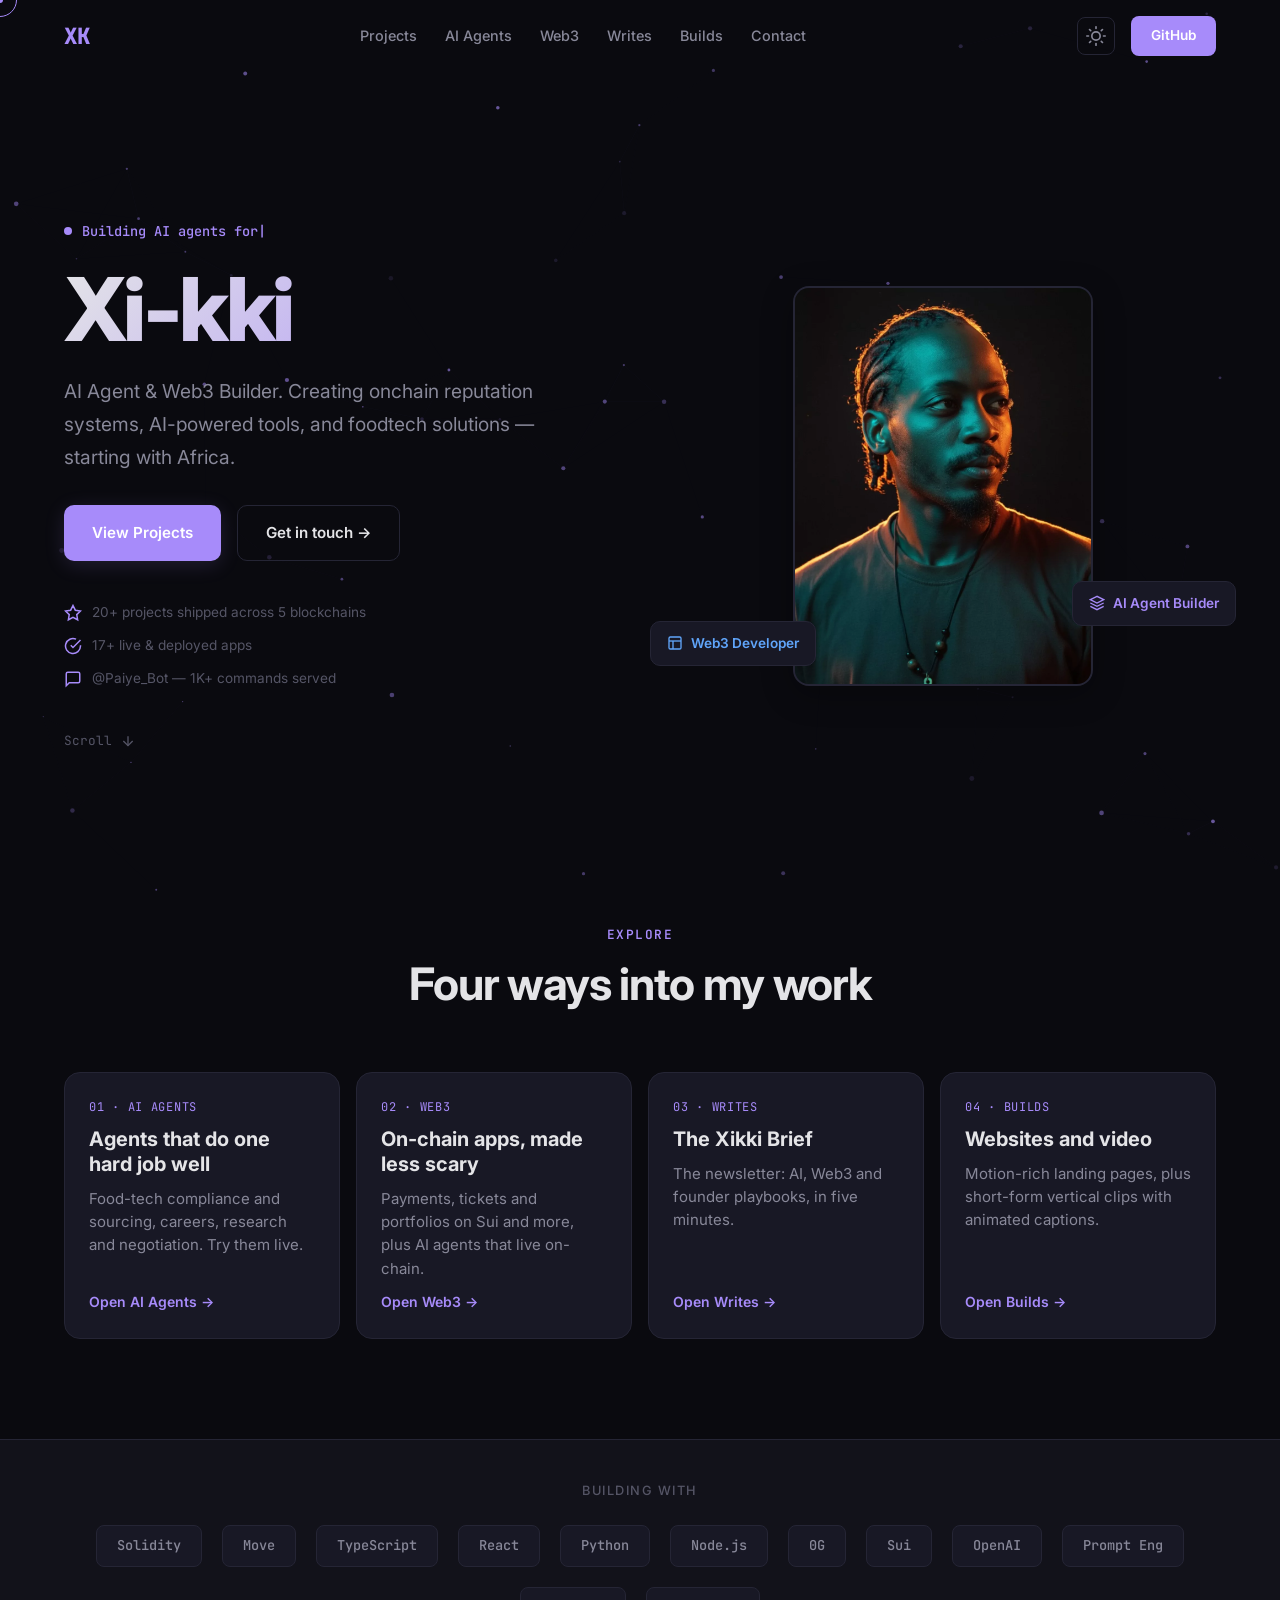
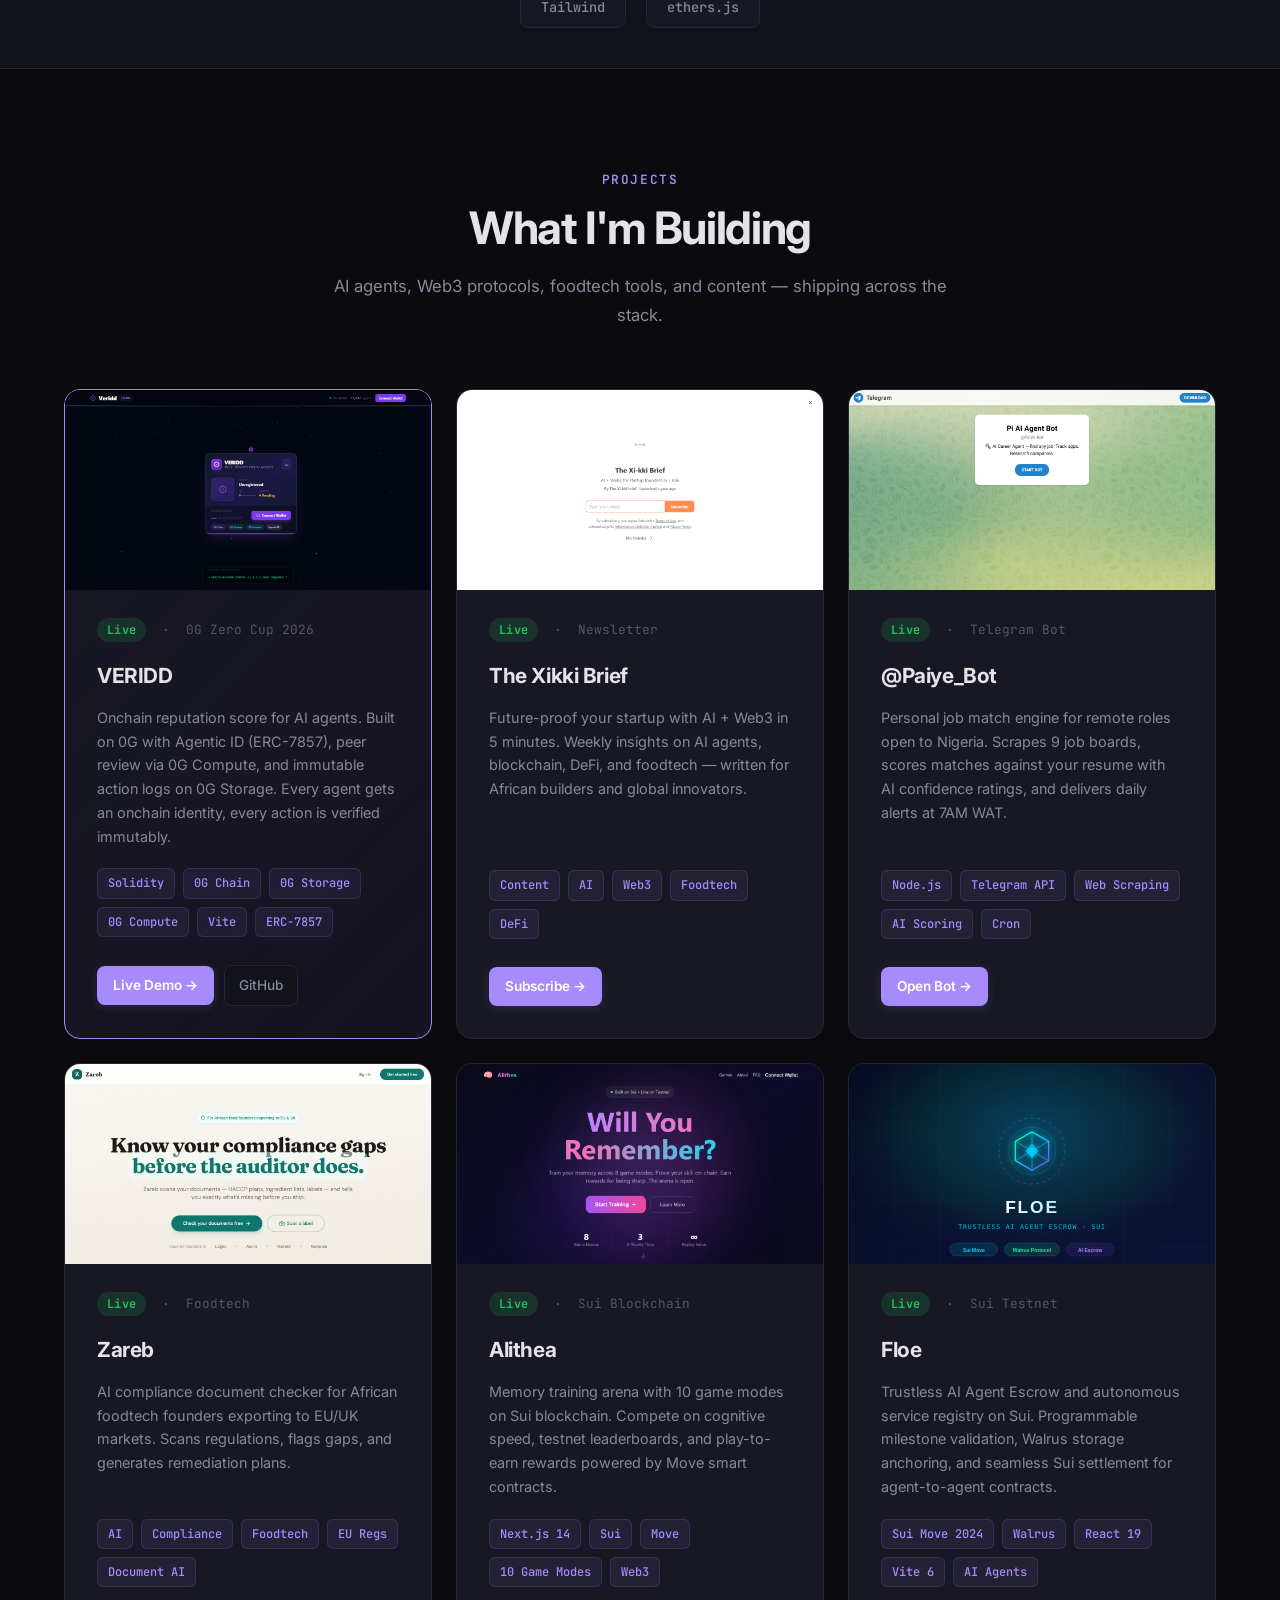
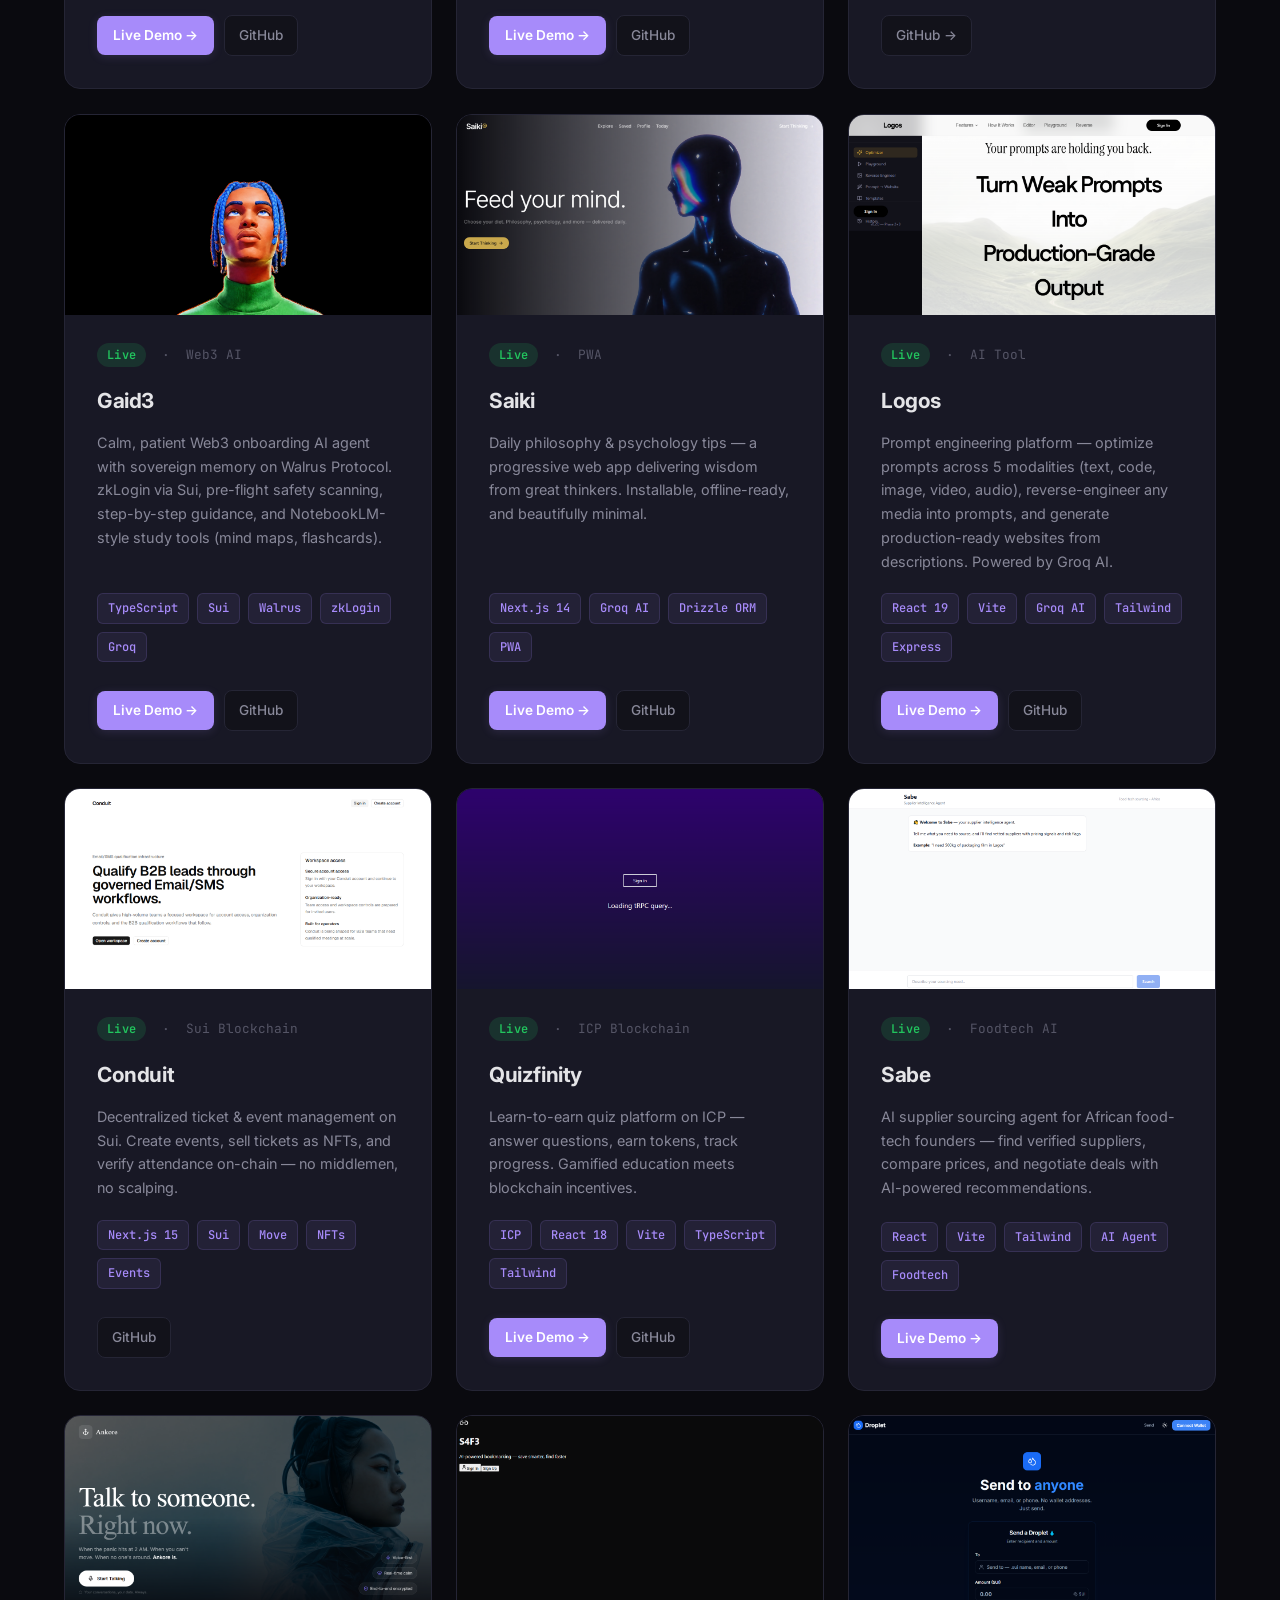
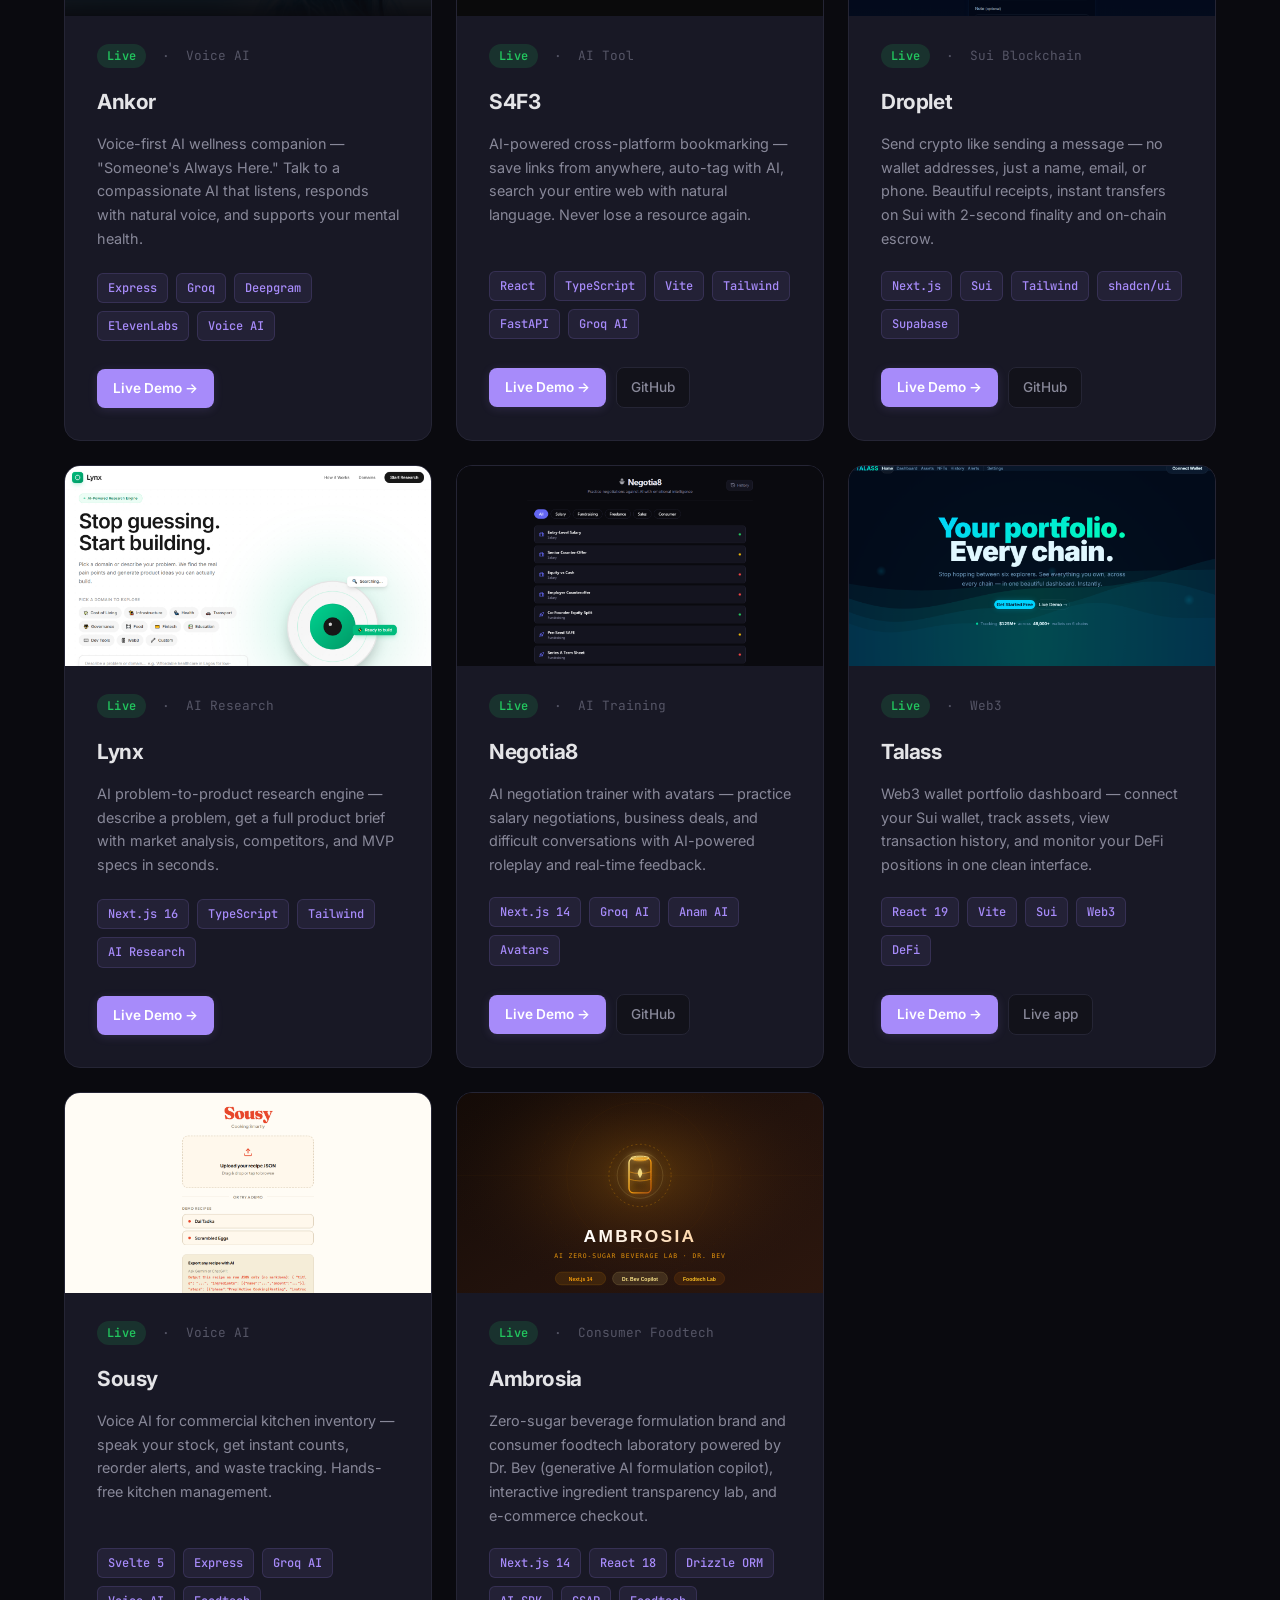
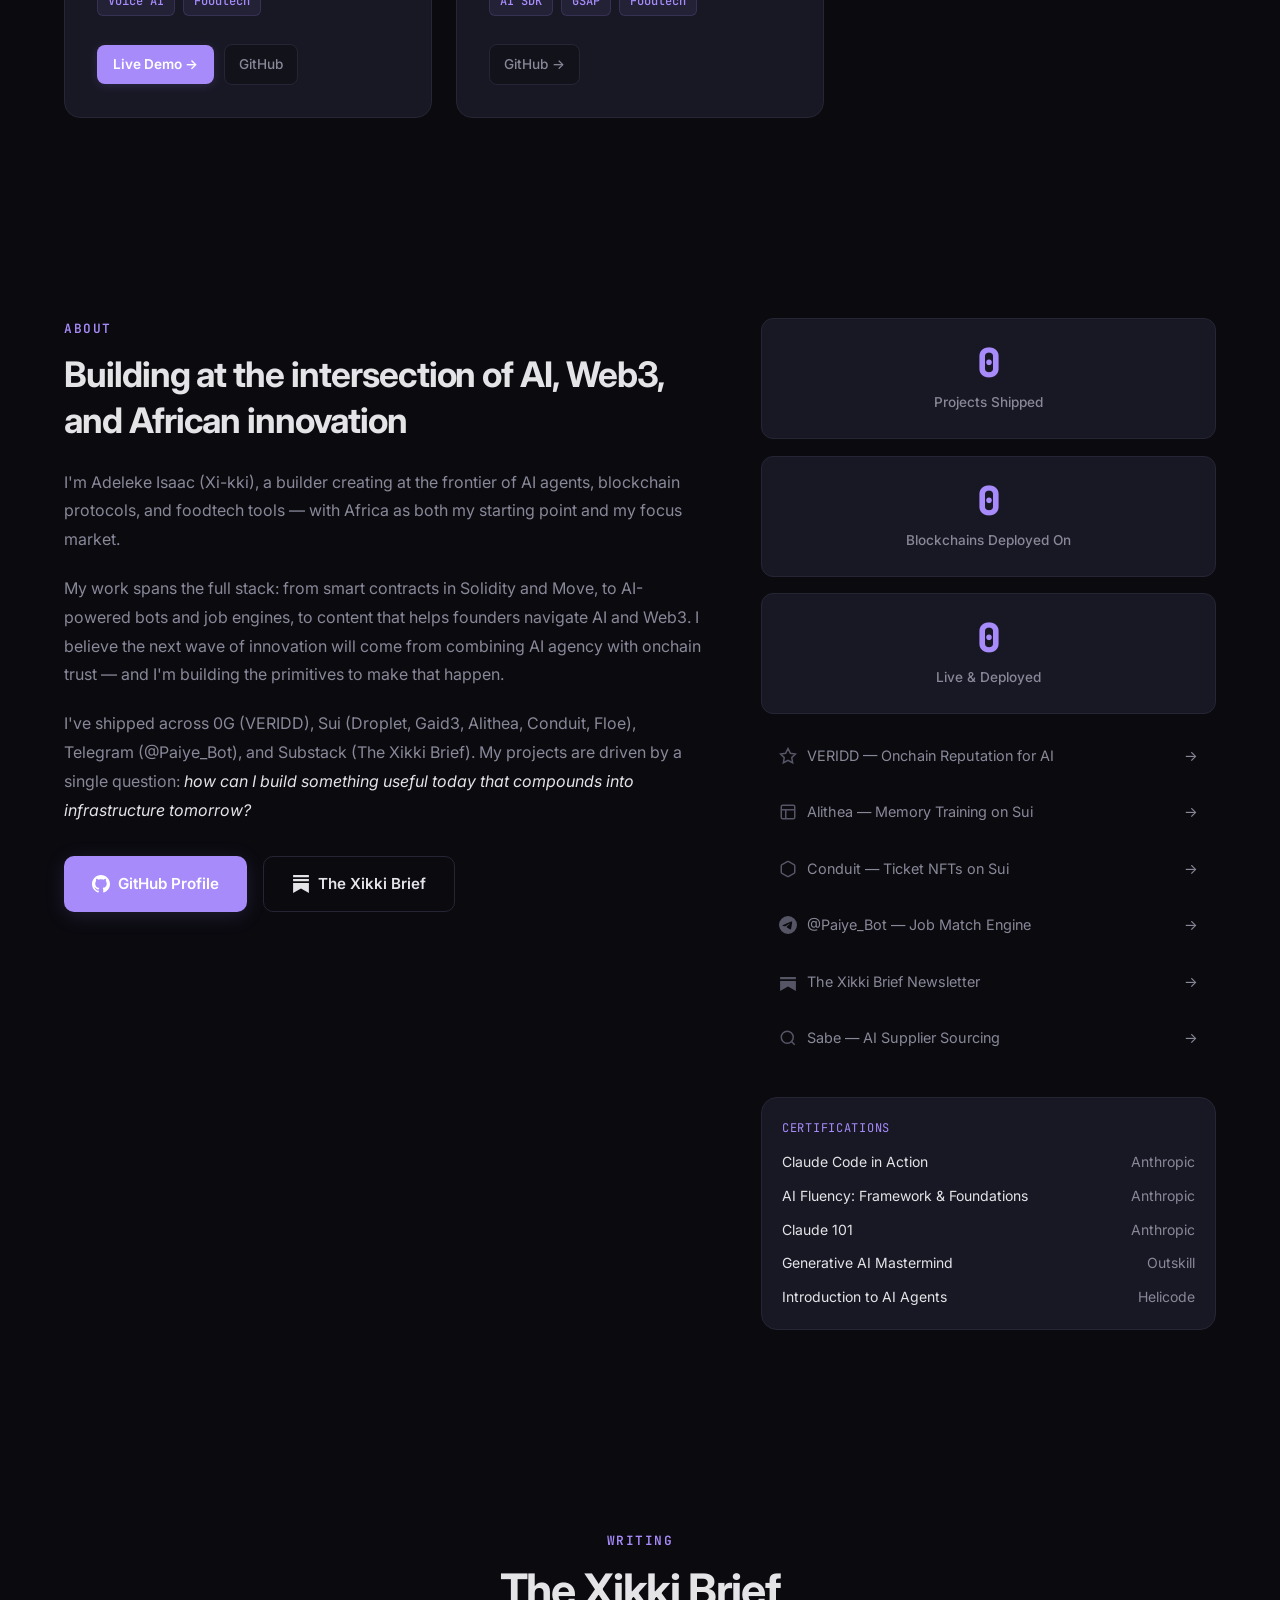
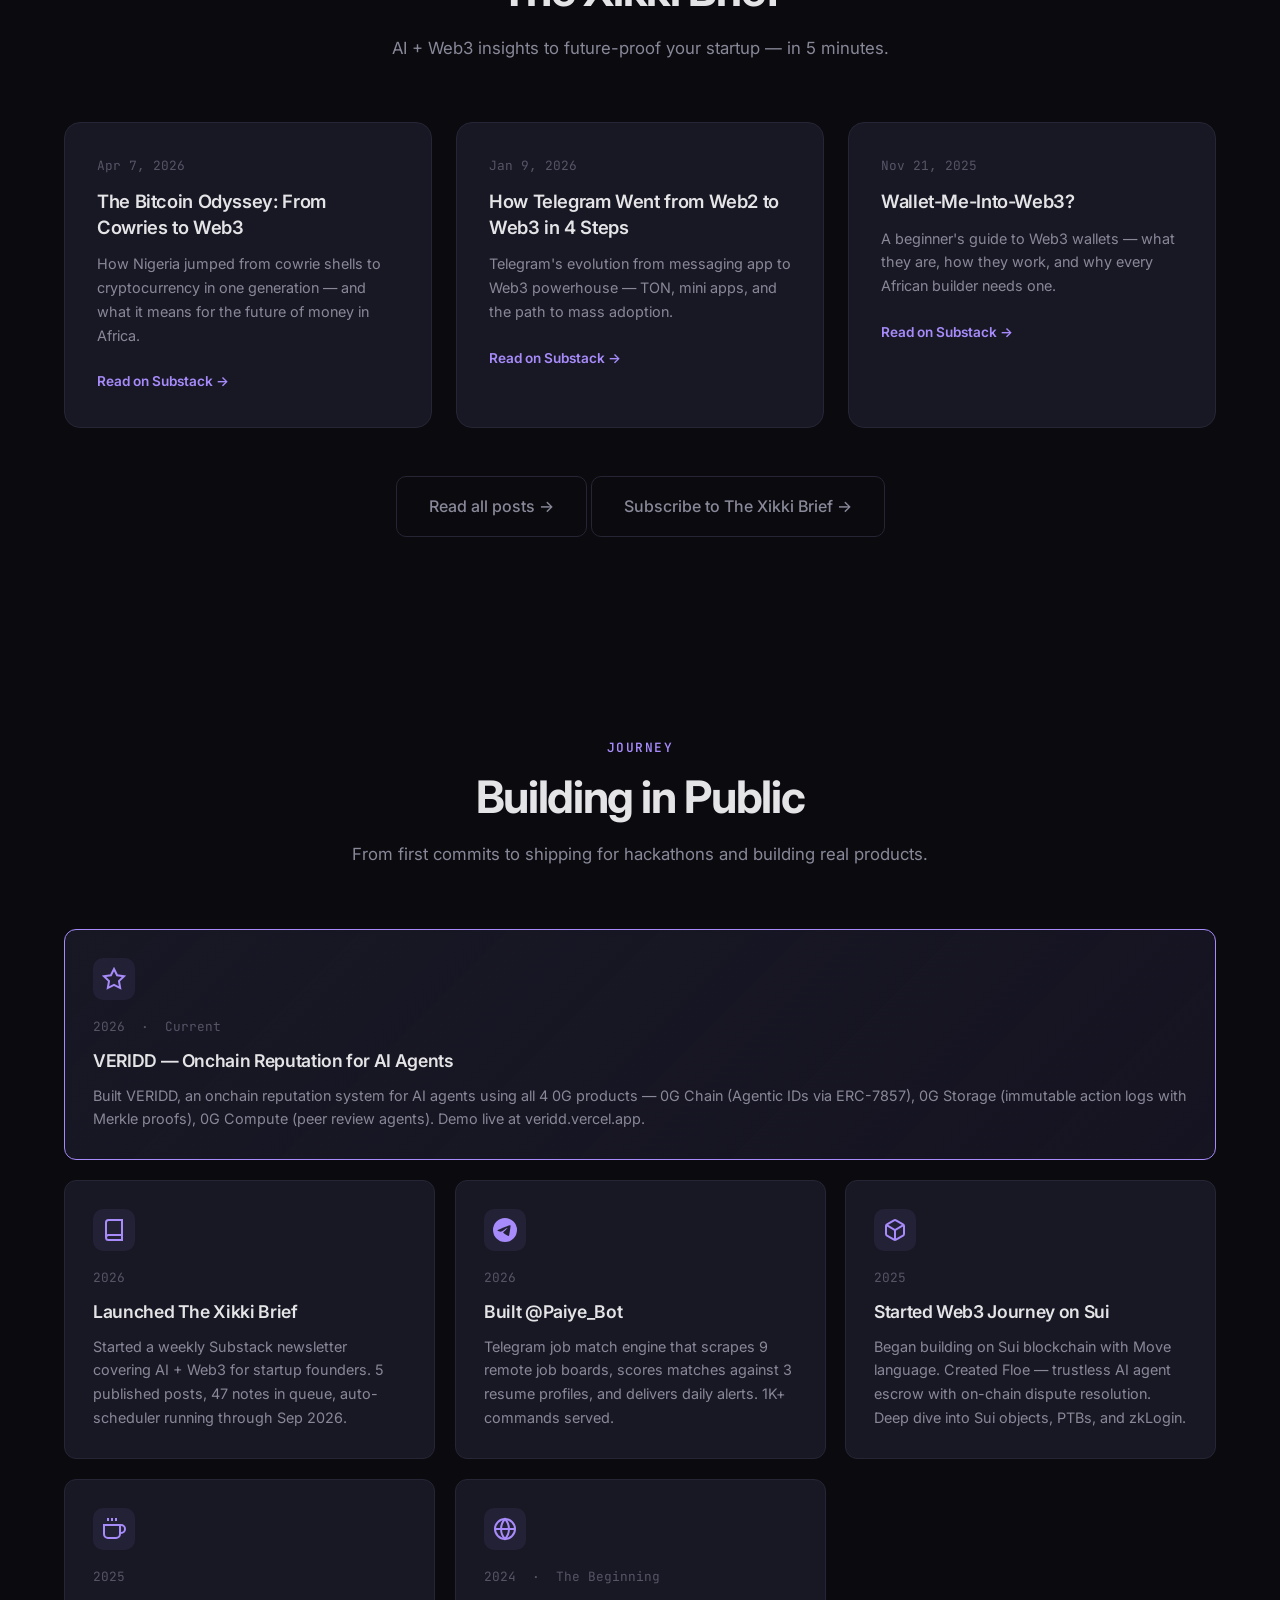
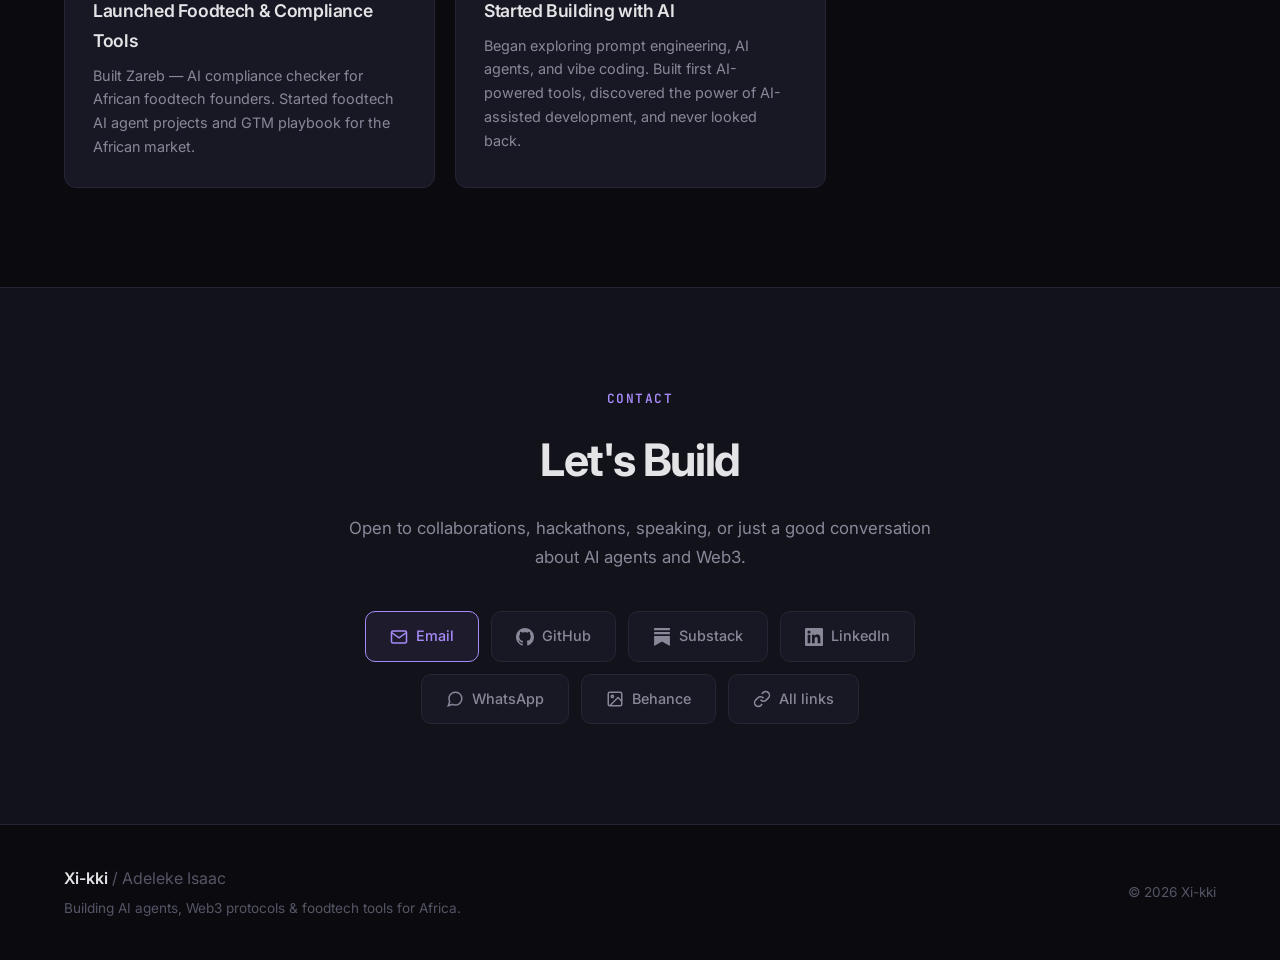
==== commit ae527ad0: "Paiye: real job-board count (9)" ====
--- a/index.html
+++ b/index.html
@@ -421,7 +421,7 @@
             &nbsp;·&nbsp; Telegram Bot
           </div>
           <h3>@Paiye_Bot</h3>
-          <p>Personal job match engine for remote roles open to Nigeria. Scrapes 5+ job boards, scores matches against your resume with AI confidence ratings, and delivers daily alerts at 7AM WAT.</p>
+          <p>Personal job match engine for remote roles open to Nigeria. Scrapes 9 job boards, scores matches against your resume with AI confidence ratings, and delivers daily alerts at 7AM WAT.</p>
           <div class="venture-tags">
             <span>Node.js</span>
             <span>Telegram API</span>
@@ -1036,7 +1036,7 @@
           </div>
           <div class="milestone-year-badge">2026</div>
           <h3>Built @Paiye_Bot</h3>
-          <p>Telegram job match engine that scrapes 5+ remote job boards, scores matches against 3 resume profiles, and delivers daily alerts. 1K+ commands served.</p>
+          <p>Telegram job match engine that scrapes 9 remote job boards, scores matches against 3 resume profiles, and delivers daily alerts. 1K+ commands served.</p>
         </div>
 
         <div class="milestone-card reveal tilt-card" data-year="2025">
